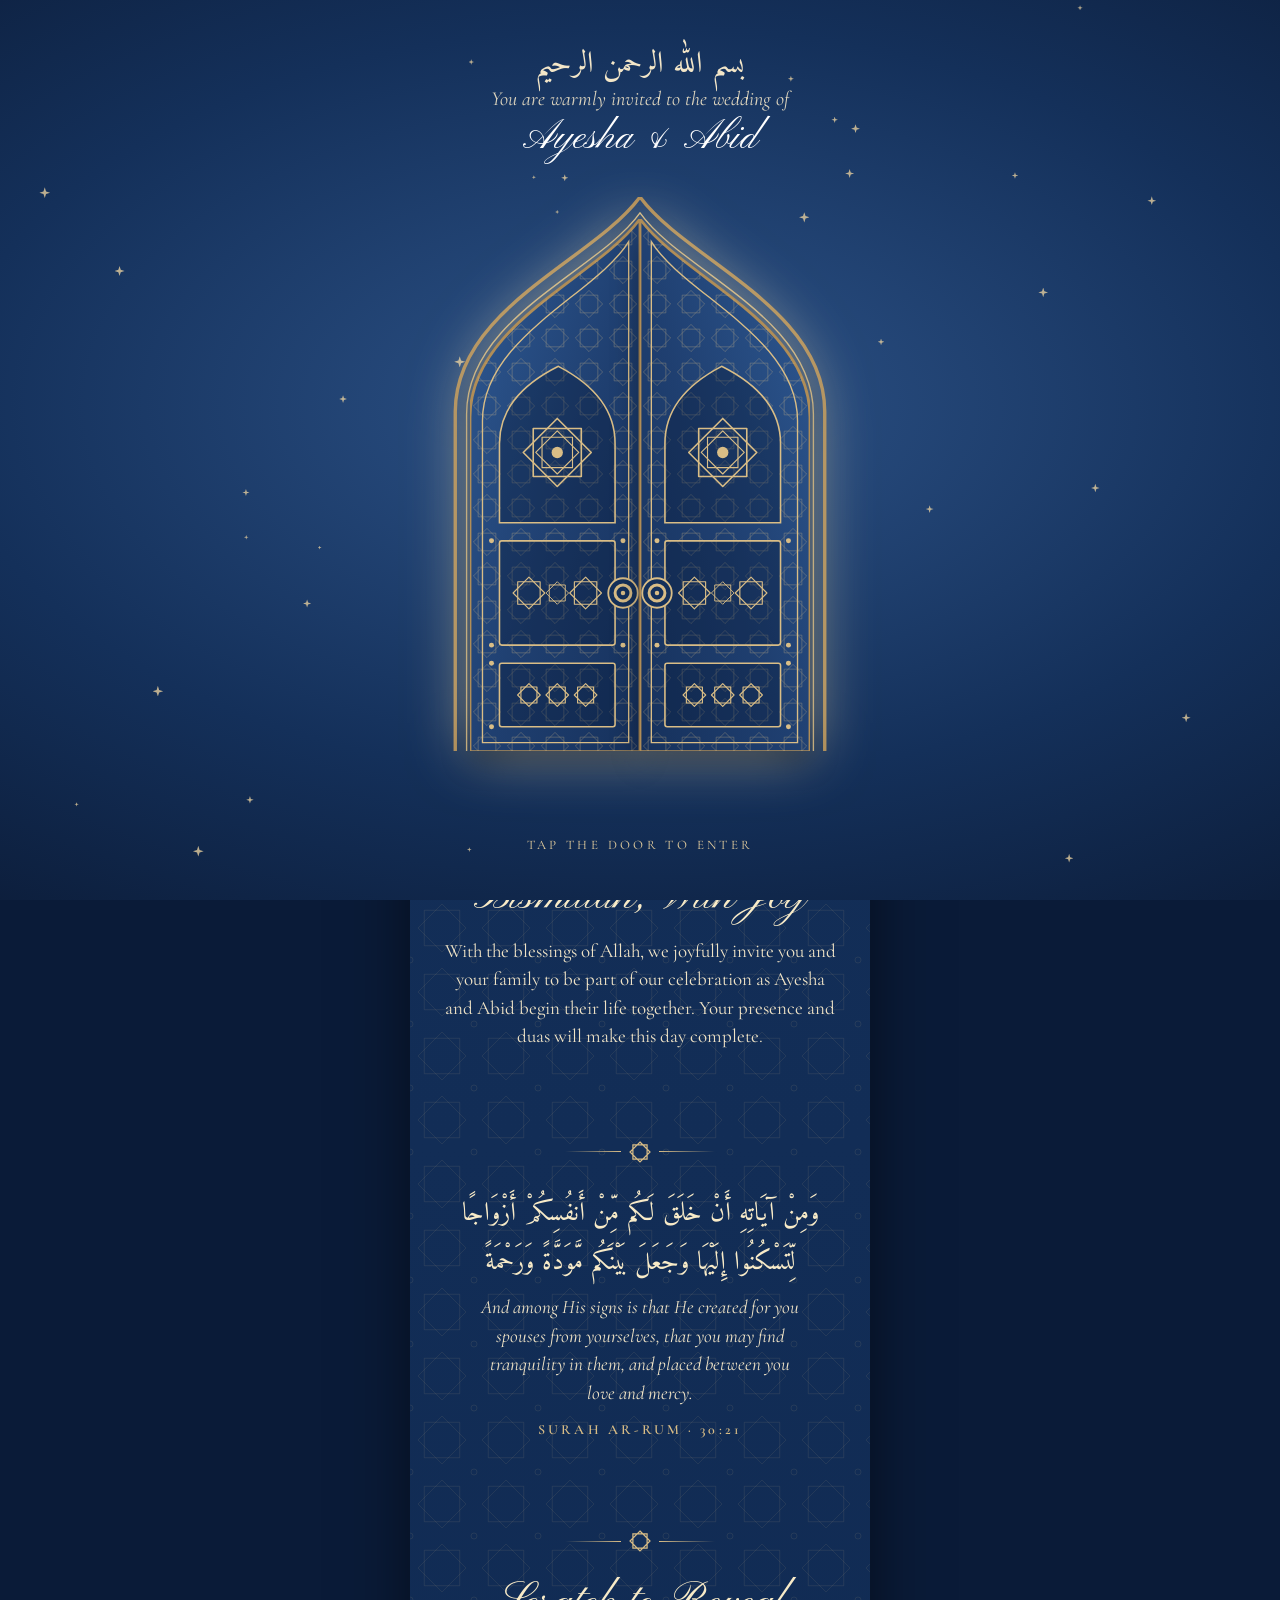
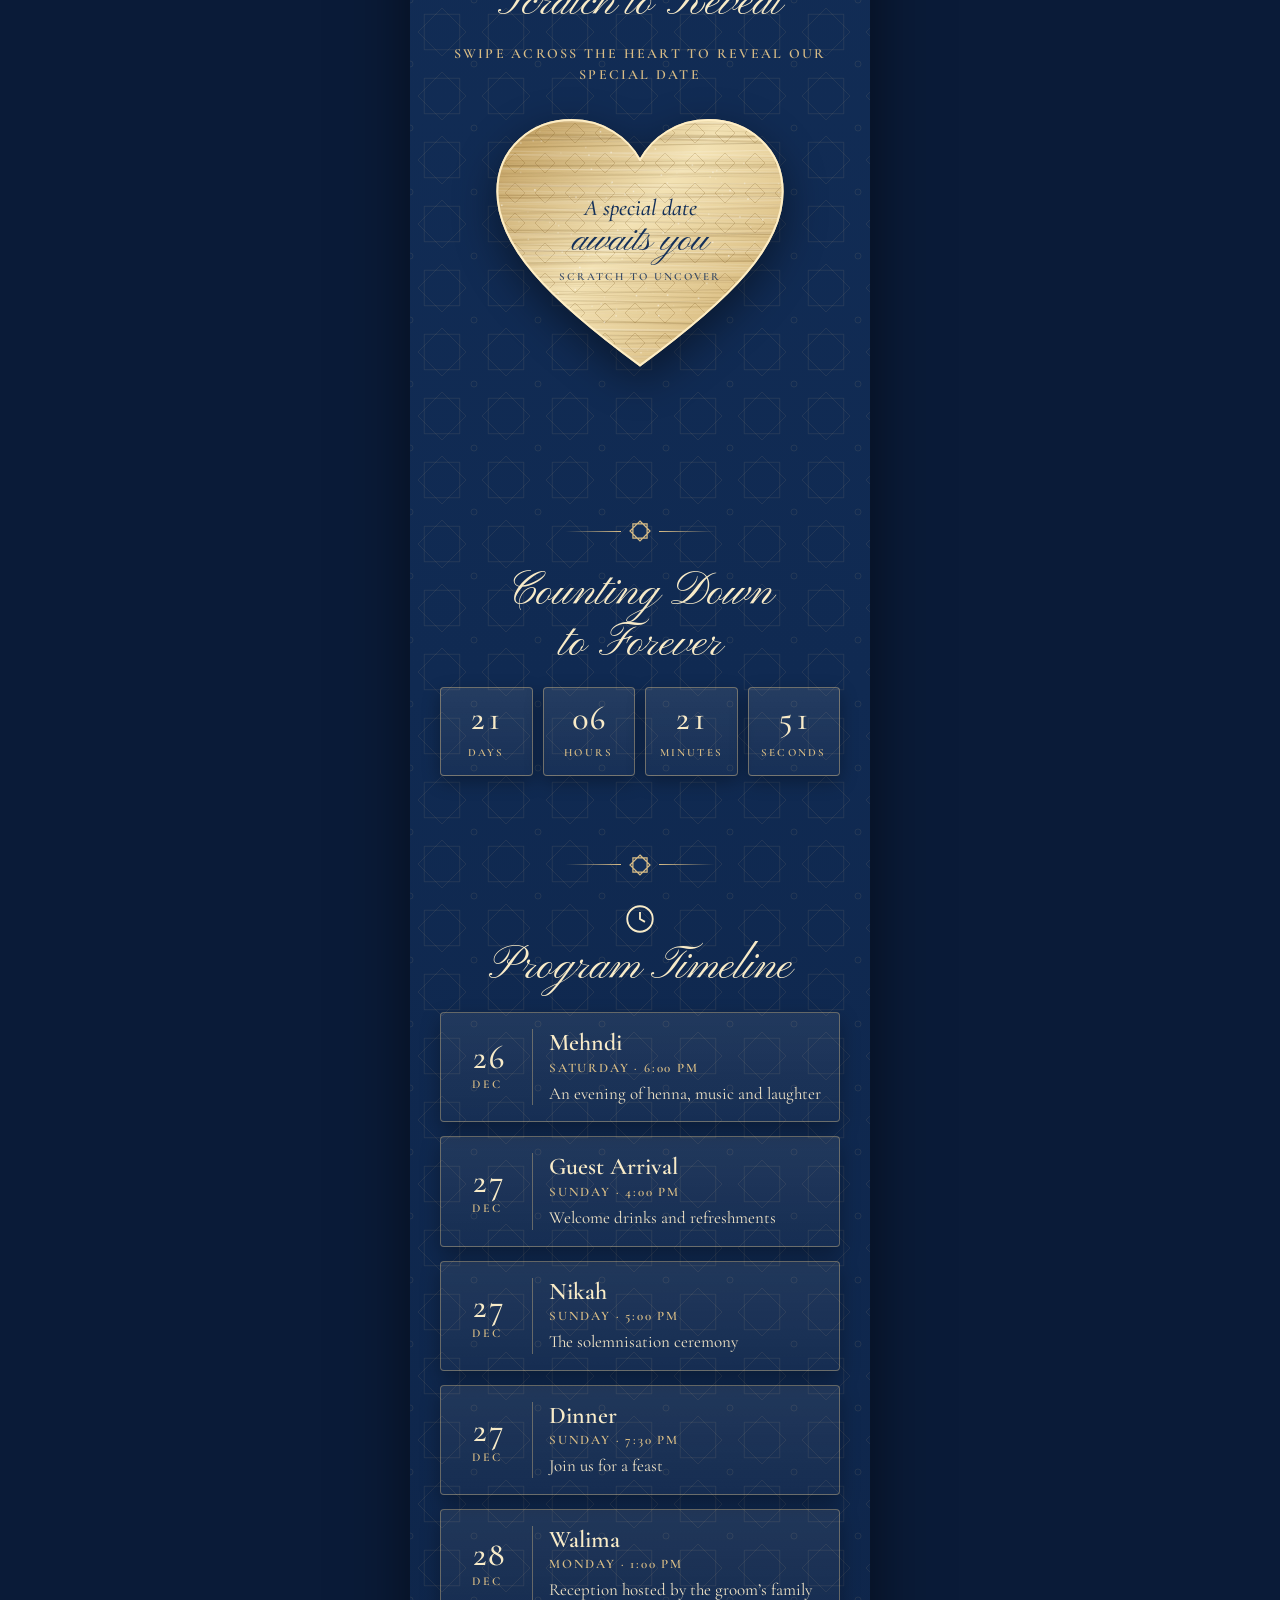
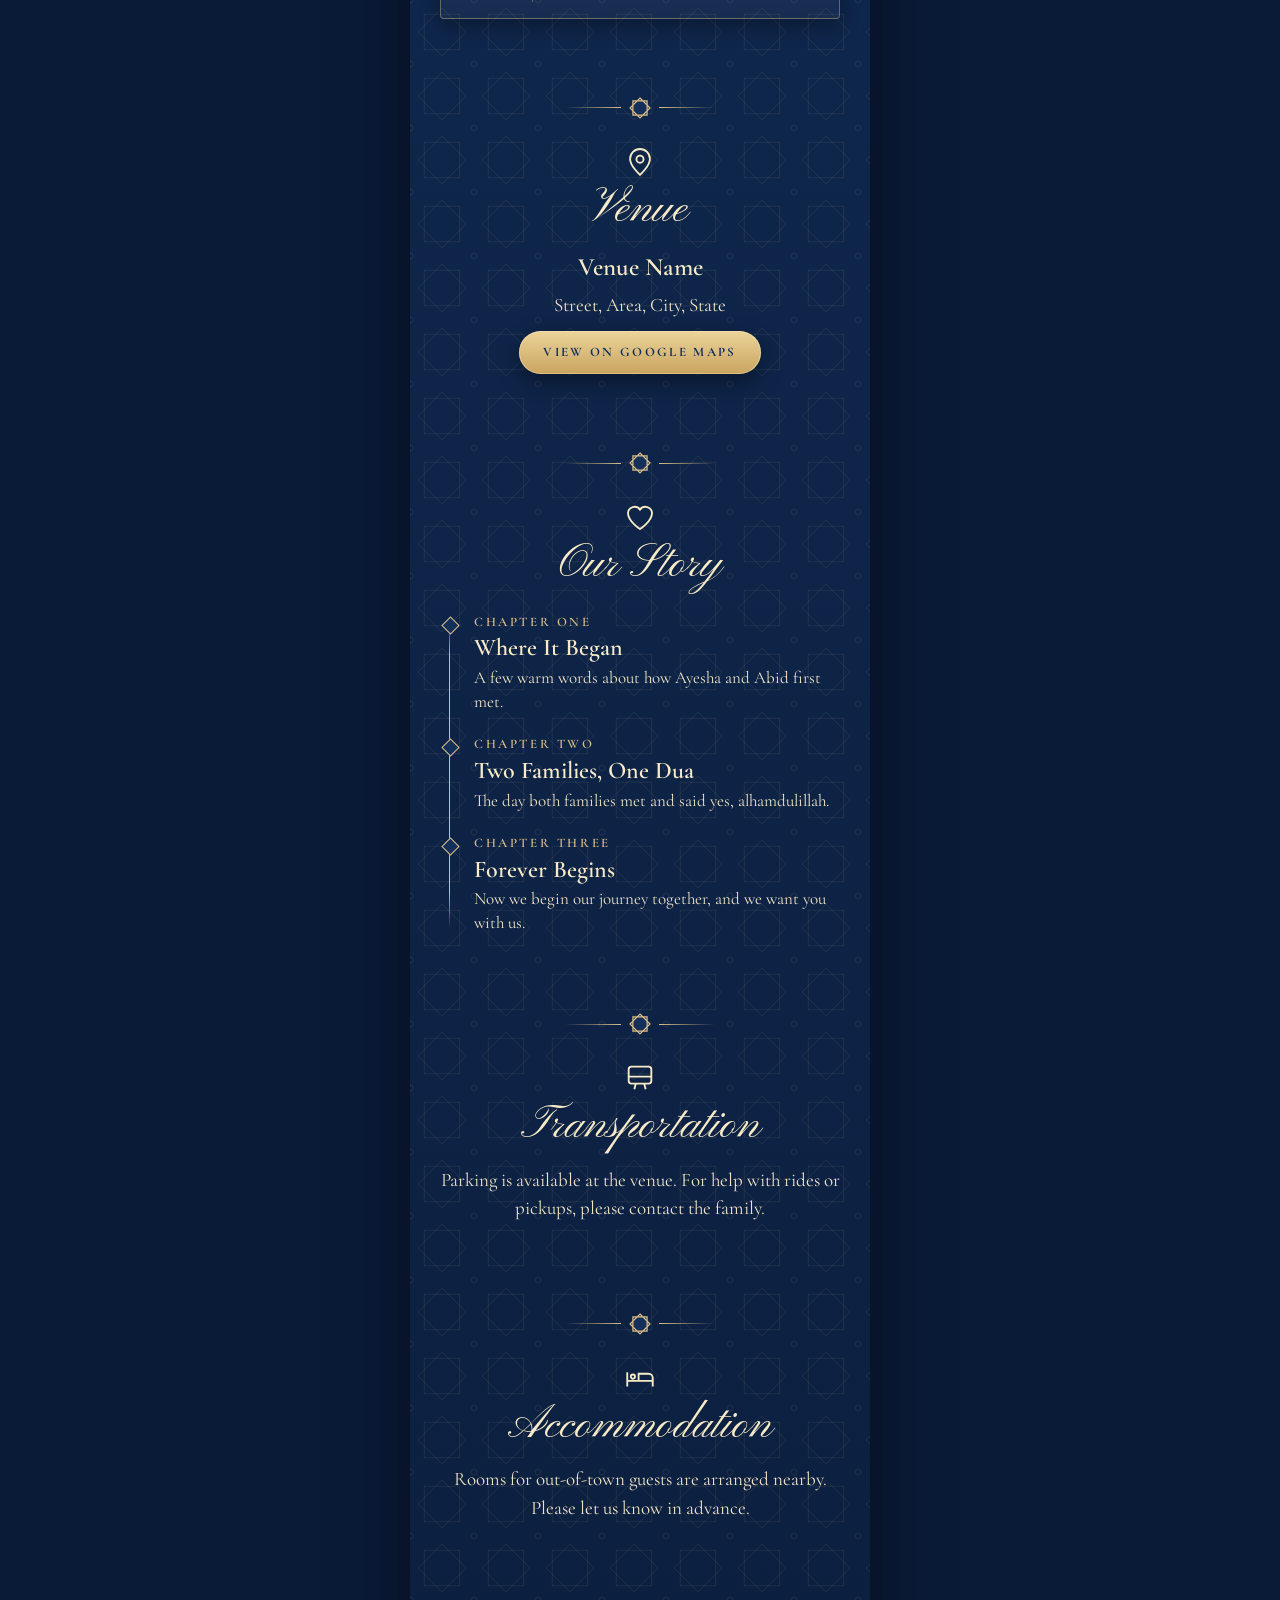
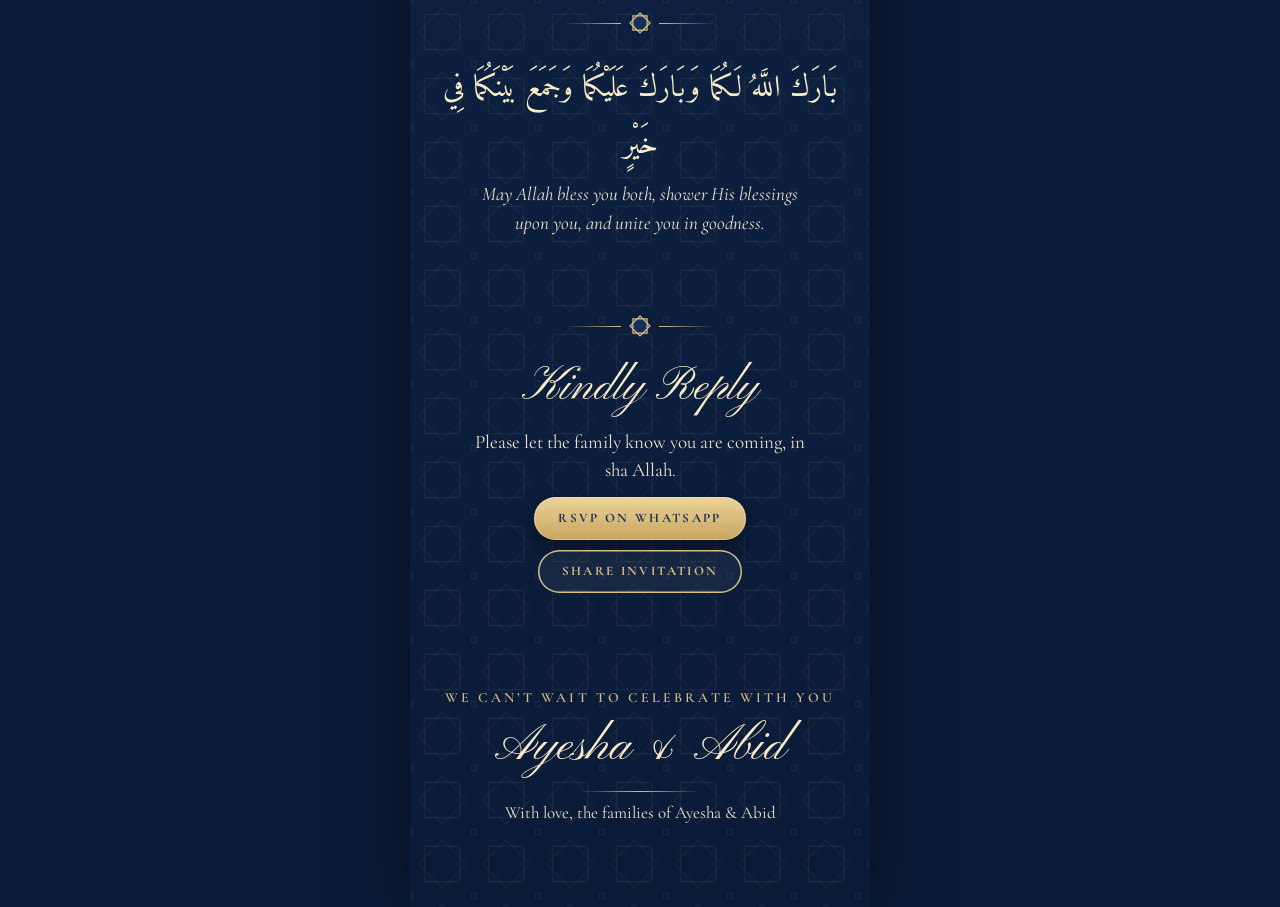
==== index.html @ 870f2bc2 "Initial commit" ====
<!doctype html>
<html lang="en">
<head>
  <meta charset="utf-8">
  <meta name="viewport" content="width=device-width, initial-scale=1, viewport-fit=cover">
  <title>Ayesha &amp; Abid Wedding Invitation</title>
  <link rel="stylesheet" href="https://fonts.googleapis.com/css2?family=Cormorant+Garamond:ital,wght@0,400;0,500;0,600;1,400;1,500&family=Pinyon+Script&family=Amiri:wght@400;700&display=swap">
  <link rel="stylesheet" href="styles.css">
</head>
<body>
  <div id="env" role="dialog" aria-label="Wedding invitation door">
    <div class="cap">
      <div class="a">بسم الله الرحمن الرحيم</div>
      <div class="b">You are warmly invited to the wedding of</div>
      <div class="c" id="lt"></div>
    </div>
    <div class="scene" id="envelope">
      <div class="light" id="doorLight"></div>
      <div class="leaf l" id="leafL"></div>
      <div class="leaf r" id="leafR"></div>
      <div class="glow" id="doorGlow"></div>
      <button class="doorbtn" id="seal" aria-label="Open the door to enter the invitation"></button>
    </div>
    <div class="hint">Tap the door to enter</div>
  </div>

  <canvas id="petals" aria-hidden="true"></canvas>
  <canvas id="spark" aria-hidden="true"></canvas>
  <button class="sound" id="sound" aria-label="Toggle background music">
    <svg class="snd" viewBox="0 0 24 24" fill="none" stroke="currentColor" stroke-width="1.6" stroke-linecap="round"><path d="M4 9v6h4l5 4V5L8 9H4z"/><path d="M16.500 8.500a5 5 0 0 1 0 7M19 6a8.500 8.500 0 0 1 0 12"/></svg>
    <svg class="off" viewBox="0 0 24 24" fill="none" stroke="currentColor" stroke-width="1.6" stroke-linecap="round"><path d="M4 9v6h4l5 4V5L8 9H4z"/><path d="m17 9 5 6M22 9l-5 6"/></svg>
  </button>

  <main class="page" id="page">
    <section class="hero">
      <svg class="hero-art" id="heroArt" viewBox="0 0 400 800" preserveAspectRatio="xMidYMax slice" aria-hidden="true"></svg>
      <div class="arabic bismillah rise">بسم الله الرحمن الرحيم</div>
      <p class="small rise d1" style="margin-bottom:10px">Assalamu Alaikum</p>
      <p class="lead rise d1">Together with our families, we invite you to the Nikah of</p>
      <div class="names rise d2"><span id="n1"></span><span class="amp">&amp;</span><span id="n2"></span></div>
      <p class="fam rise d3" id="parents"></p>
    </section>

    <section class="rule">
      <h2>Bismillah, With Joy</h2>
      <p id="welcome"></p>
    </section>

    <section class="rule">
      <div class="arabic dua" style="font-size:26px">وَمِنْ آيَاتِهِ أَنْ خَلَقَ لَكُم مِّنْ أَنفُسِكُمْ أَزْوَاجًا لِّتَسْكُنُوا إِلَيْهَا وَجَعَلَ بَيْنَكُم مَّوَدَّةً وَرَحْمَةً</div>
      <p style="font-style:italic;max-width:320px;margin:0 auto">And among His signs is that He created for you spouses from yourselves, that you may find tranquility in them, and placed between you love and mercy.</p>
      <p class="small" style="margin-top:12px">Surah Ar-Rum · 30:21</p>
    </section>

    <section class="rule">
      <h2>Scratch to Reveal</h2>
      <p class="small" style="letter-spacing:.16em">Swipe across the heart to reveal our special date</p>
      <div class="scratch-wrap" id="sw">
        <svg class="heart-outline" viewBox="0 0 300 276" aria-hidden="true"><defs><linearGradient id="hf" x1="0" y1="0" x2="0" y2="1"><stop offset="0" stop-color="#244d8a"/><stop offset="1" stop-color="#0f2447"/></linearGradient></defs><path id="hp" d="" fill="url(#hf)" stroke="#e6cf9e" stroke-width="2" stroke-linejoin="round"/></svg>
        <div class="scratch-under">
          <div class="you">Save the date</div>
          <div class="date" id="dDate"></div>
          <div class="day" id="dDay"></div>
        </div>
        <canvas id="sc" aria-label="Scratch card hiding the wedding date. Press Enter to reveal."></canvas>
        <span class="scratch-hint" aria-hidden="true"></span>
      </div>
      <div class="after" id="after"><a class="btn" id="calbtn" href="#" target="_blank" rel="noopener">Add to calendar</a></div>
    </section>

    <section class="rule" id="gal" hidden>
      <div class="gallery" id="galGrid"></div>
    </section>

    <section class="rule">
      <h2>Counting Down to Forever</h2>
      <div class="count" id="count">
        <div><b id="cd">0</b><i>Days</i></div><div><b id="ch">0</b><i>Hours</i></div>
        <div><b id="cm">0</b><i>Minutes</i></div><div><b id="cs">0</b><i>Seconds</i></div>
      </div>
    </section>

    <section class="rule">
      <svg class="icon" viewBox="0 0 24 24" fill="none" stroke="currentColor" stroke-width="1.3" aria-hidden="true"><circle cx="12" cy="12" r="9"/><path d="M12 7v5l3.500 2"/></svg>
      <h2>Program Timeline</h2>
      <div class="events" id="events"></div>
    </section>

    <section class="rule">
      <svg class="icon" viewBox="0 0 24 24" fill="none" stroke="currentColor" stroke-width="1.3" aria-hidden="true"><path d="M12 21s-7-6.200-7-11.200A7 7 0 0 1 19 9.800C19 14.800 12 21 12 21z"/><circle cx="12" cy="10" r="2.500"/></svg>
      <h2>Venue</h2>
      <p class="big" id="vName"></p>
      <p id="vAddr"></p>
      <a class="btn" id="mapbtn" href="#" target="_blank" rel="noopener">View on Google Maps</a>
    </section>

    <section class="rule">
      <svg class="icon" viewBox="0 0 24 24" fill="none" stroke="currentColor" stroke-width="1.3" aria-hidden="true"><path d="M12 20.500S3.500 15 3.500 9.200A4.700 4.700 0 0 1 12 6.800a4.700 4.700 0 0 1 8.500 2.400C20.500 15 12 20.500 12 20.500z"/></svg>
      <h2>Our Story</h2>
      <div class="story" id="story"></div>
    </section>

    <section class="rule">
      <svg class="icon" viewBox="0 0 24 24" fill="none" stroke="currentColor" stroke-width="1.3" aria-hidden="true"><rect x="4" y="4" width="16" height="12" rx="2"/><path d="M4 11h16M8 20l1-4M16 20l-1-4"/></svg>
      <h2>Transportation</h2>
      <p id="transport"></p>
    </section>

    <section class="rule" id="stay">
      <svg class="icon" viewBox="0 0 24 24" fill="none" stroke="currentColor" stroke-width="1.3" aria-hidden="true"><path d="M3 18V8M3 14h18v4M21 14v-2a3 3 0 0 0-3-3h-7v5"/><circle cx="7" cy="11" r="1.500"/></svg>
      <h2>Accommodation</h2>
      <p id="accom"></p>
    </section>

    <section class="rule">
      <div class="arabic dua">بَارَكَ اللَّهُ لَكُمَا وَبَارَكَ عَلَيْكُمَا وَجَمَعَ بَيْنَكُمَا فِي خَيْرٍ</div>
      <p style="font-style:italic;max-width:320px;margin:0 auto">May Allah bless you both, shower His blessings upon you, and unite you in goodness.</p>
    </section>

    <section class="rule">
      <h2>Kindly Reply</h2>
      <p id="rsvpText">Please let us know if you can join us.</p>
      <p class="phone" id="rsvpNum"></p>
      <div class="row">
        <a class="btn" id="rsvpbtn" href="#" target="_blank" rel="noopener">RSVP on WhatsApp</a>
        <a class="btn ghost" id="sharebtn" href="#" target="_blank" rel="noopener">Share invitation</a>
      </div>
    </section>

    <footer>
      <p class="small">We can’t wait to celebrate with you</p>
      <div class="script" id="sign"></div>
      <p style="font-size:17px;margin-top:8px" id="hosts"></p>
    </footer>
  </main>

  <script src="script.js"></script>
</body>
</html>
---- styles.css ----
/* Layout: phone-width invitation. Envelope overlay -> Islamic hero (mihrab arch, mosque, fanoos lanterns, crescent) -> stacked sections on a faint geometric star tile. */
:root{
  --sky:#16315f;
  --mist:#0c1d3a;
  --line:#d9bd86;
  --blue:#d9bd86;
  --gold:#d9bd86;
  --ink:#efe3c6;
  --deep:#f8ebc8;
  --paper:#0f2447;
  --navy:#14305a;
  --serif:'Cormorant Garamond',Georgia,serif;
  --script:'Pinyon Script','Snell Roundhand',cursive;
  --arabic:'Amiri','Times New Roman',serif;
  color-scheme:dark;
}
*{box-sizing:border-box}
html,body{margin:0}
body{
  background:#0a1b38;color:var(--ink);font-family:var(--serif);font-size:19px;line-height:1.5;
  padding-left:max(16px,env(safe-area-inset-left,0px));padding-right:max(16px,env(safe-area-inset-right,0px));
  padding-block:0;-webkit-tap-highlight-color:transparent;
}
body.locked{overflow:hidden;height:100%}
.page{
  max-width:460px;margin:0 auto;position:relative;overflow:hidden;
  background:
    url("data:image/svg+xml,%3Csvg xmlns='http://www.w3.org/2000/svg' width='64' height='64' viewBox='0 0 64 64' fill='none' stroke='%23d9bd86' stroke-opacity='.09' stroke-width='1'%3E%3Cpath d='M32 8 56 32 32 56 8 32ZM14.300 14.300H49.700V49.700H14.300Z'/%3E%3Ccircle cx='0' cy='0' r='3'/%3E%3Ccircle cx='64' cy='0' r='3'/%3E%3Ccircle cx='0' cy='64' r='3'/%3E%3Ccircle cx='64' cy='64' r='3'/%3E%3C/svg%3E") 0 0/64px 64px,
    radial-gradient(120% 600px at 50% 8%,rgba(230,190,110,.16),transparent 70%),
    linear-gradient(180deg,#14305a,#102a52 40%,#0d2244 75%,#0a1b38);
  box-shadow:0 0 60px rgba(0,0,0,.5);
}
section{position:relative;padding:54px 30px;text-align:center}
section.rule::before{content:"";display:block;width:150px;height:22px;margin:-30px auto 26px;
  background:
    url("data:image/svg+xml,%3Csvg xmlns='http://www.w3.org/2000/svg' viewBox='0 0 22 22' fill='%2314305a' stroke='%23d9bd86' stroke-width='1.200'%3E%3Cpath d='M11 1 21 11 11 21 1 11ZM3.900 3.900H18.100V18.100H3.900Z'/%3E%3C/svg%3E") center/22px 22px no-repeat,
    linear-gradient(90deg,transparent,#d9bd86) left center/56px 1px no-repeat,
    linear-gradient(270deg,transparent,#d9bd86) right center/56px 1px no-repeat}
h2{font-family:var(--script);font-weight:400;font-size:46px;line-height:1.1;margin:0 0 14px;color:var(--deep);text-wrap:balance}
p{margin:0 0 12px;text-wrap:pretty}
.small{font-size:14px;letter-spacing:.22em;text-transform:uppercase;color:var(--blue);font-weight:600}
.arabic{font-family:var(--arabic);color:var(--deep);direction:rtl}

.hero{min-height:800px;padding:196px 24px 0;display:flex;flex-direction:column;align-items:center}
.hero-art{position:absolute;inset:0;width:100%;height:100%}
.hero>*:not(.hero-art){position:relative}
.hero .bismillah{font-size:30px;margin-bottom:14px}
.hero .lead{font-style:italic;font-size:20px;max-width:300px;margin-bottom:6px}
.names{font-family:var(--script);font-size:clamp(66px,22vw,92px);line-height:.95;color:var(--deep);margin:2px 0;text-shadow:0 0 28px rgba(230,190,110,.45),0 2px 0 rgba(0,0,0,.25)}
.amp{font-family:var(--script);font-size:40px;color:var(--blue);display:block;margin:-2px 0}
.hero .fam{font-size:17px;max-width:300px}
.rise{animation:rise 1.2s cubic-bezier(.2,.7,.2,1) both}
.d1{animation-delay:.2s}.d2{animation-delay:.5s}.d3{animation-delay:.8s}.d4{animation-delay:1.1s}
@keyframes rise{from{opacity:0;transform:translateY(20px)}to{opacity:1;transform:none}}
.sway{animation:sway 6s ease-in-out infinite;transform-origin:200px 0}
@keyframes sway{50%{transform:rotate(1.6deg)}}
.names span{animation:breathe 6s ease-in-out 1.6s infinite}
@keyframes breathe{0%,100%{filter:drop-shadow(0 0 10px rgba(230,190,110,.28))}50%{filter:drop-shadow(0 0 24px rgba(230,190,110,.55))}}
.lamp{animation:lampF 3.6s ease-in-out infinite}
@keyframes lampF{0%,100%{opacity:.95}18%{opacity:.78}36%{opacity:1}55%{opacity:.82}72%{opacity:1}}
.htw{animation:htw 4.5s ease-in-out infinite}
.htw2{animation-delay:2.2s}
@keyframes htw{0%,100%{opacity:.35}50%{opacity:1}}

.scratch-wrap{position:relative;width:min(310px,100%);aspect-ratio:1/.92;margin:18px auto 8px;touch-action:none}
.scratch-under,.scratch-wrap canvas,.heart-outline{position:absolute;inset:0;width:100%;height:100%}
.heart-outline{filter:drop-shadow(0 14px 22px rgba(0,0,0,.45))}
.scratch-under{display:flex;flex-direction:column;align-items:center;justify-content:center;padding:6% 16% 0}
.scratch-under .you{font-style:italic;font-size:18px;color:var(--gold);letter-spacing:.03em}
.scratch-under .date{font-family:var(--script);font-size:40px;line-height:1.1;color:var(--deep);margin:2px 0}
.scratch-under .day{font-size:14px;letter-spacing:.18em;text-transform:uppercase;color:var(--blue);font-weight:600}

.scratch-hint{position:absolute;top:30%;left:8%;width:18px;height:18px;border-radius:50%;background:#d9bd86;box-shadow:0 0 0 5px rgba(217,189,134,.2);pointer-events:none;opacity:0;animation:swipe 2.4s ease-in-out .6s 3 forwards}
@keyframes swipe{0%{top:30%;left:8%;opacity:0}8%{opacity:1}30%{top:26%;left:30%}50%{top:28%;left:60%}72%{top:26%;left:82%;opacity:1}92%,100%{opacity:0}}

.btn{
  display:inline-flex;align-items:center;gap:8px;border:0;cursor:pointer;text-decoration:none;position:relative;overflow:hidden;
  background:linear-gradient(180deg,#ecd49a,#c9a45f);color:#14305a;font:700 13px/1 var(--serif);letter-spacing:.18em;text-transform:uppercase;
  padding:15px 24px;border-radius:999px;box-shadow:0 8px 22px rgba(0,0,0,.4),0 0 0 1px rgba(255,236,190,.4) inset;
}
.btn.ghost{background:rgba(255,255,255,.05);color:var(--gold);box-shadow:inset 0 0 0 1.5px var(--gold)}
.btn::after{content:"";position:absolute;inset:-2px;background:linear-gradient(115deg,transparent 32%,rgba(255,255,255,.5) 50%,transparent 68%);transform:translateX(-130%);transition:transform .7s ease;pointer-events:none}
.btn:hover::after,.btn:focus-visible::after{transform:translateX(130%)}
.btn:active{transform:translateY(1px)}
.btn:focus-visible,.seal:focus-visible,.sound:focus-visible,#sc:focus-visible{outline:3px solid var(--gold);outline-offset:3px}
.row{display:flex;flex-wrap:wrap;gap:10px;justify-content:center}
.after{opacity:0;transform:translateY(8px);transition:.8s;pointer-events:none;min-height:46px}
.after.on{opacity:1;transform:none;pointer-events:auto}

.gallery{display:grid;gap:12px;margin-top:6px}
.gallery img{width:100%;border-radius:4px;border:6px solid #e6cf9e;box-shadow:0 10px 28px rgba(0,0,0,.4)}

.count{display:grid;grid-template-columns:repeat(4,1fr);gap:10px;margin-top:18px}
.count div{background:linear-gradient(180deg,rgba(255,255,255,.09),rgba(255,255,255,.03));border:1px solid rgba(217,189,134,.45);padding:14px 4px 10px;border-radius:4px;box-shadow:0 6px 18px rgba(0,0,0,.3)}
.count b{display:block;font-size:34px;font-weight:500;color:var(--deep);font-variant-numeric:tabular-nums;line-height:1;transform-origin:center}
.count i{font-style:normal;font-size:11px;letter-spacing:.2em;text-transform:uppercase;color:var(--blue);font-weight:600}

.events{display:grid;gap:14px;margin-top:20px;text-align:left}
.ev{display:grid;grid-template-columns:76px 1fr;gap:16px;background:linear-gradient(180deg,rgba(255,255,255,.08),rgba(255,255,255,.03));border:1px solid rgba(217,189,134,.4);border-radius:4px;padding:16px;box-shadow:0 8px 20px rgba(0,0,0,.3);transition:transform .35s ease,border-color .35s ease}
.ev .dt{text-align:center;border-right:1px solid rgba(217,189,134,.4);padding-right:14px;display:flex;flex-direction:column;justify-content:center}
.ev .dd{font-size:34px;line-height:1;color:var(--deep);font-weight:500;font-variant-numeric:tabular-nums}
.ev .mm{font-size:12px;letter-spacing:.2em;text-transform:uppercase;color:var(--blue);font-weight:600}
.ev .n{font-size:24px;font-weight:600;color:var(--deep);line-height:1.15}
.ev .t{font-size:13px;letter-spacing:.14em;text-transform:uppercase;color:var(--blue);font-weight:600;margin:2px 0 4px}
.ev .d{font-size:17px;line-height:1.35}
.ev:hover{transform:translateY(-3px);border-color:rgba(217,189,134,.75)}
.story{position:relative;display:grid;gap:22px;margin-top:22px;text-align:left;padding-left:34px}
.story::before{content:"";position:absolute;left:9px;top:6px;bottom:6px;width:1px;background:linear-gradient(180deg,transparent,#d9bd86 12%,#d9bd86 88%,transparent)}
.st{position:relative}
.st::before{content:"";position:absolute;left:-30px;top:6px;width:11px;height:11px;background:#14305a;border:1.5px solid #d9bd86;transform:rotate(45deg)}
.st .y{font-size:13px;letter-spacing:.2em;text-transform:uppercase;color:var(--blue);font-weight:600}
.st .h{font-size:24px;font-weight:600;color:var(--deep);line-height:1.15;margin:2px 0 4px}
.st .b{font-size:17px;line-height:1.4}
.icon{width:34px;height:34px;margin:0 auto 6px;display:block;color:var(--deep)}
.big{font-size:25px;font-weight:600;color:var(--deep);margin-bottom:4px}
.dua{font-size:30px;line-height:1.9;margin-bottom:6px}
.phone{font-variant-numeric:tabular-nums;user-select:all;font-weight:600;color:var(--deep);font-size:22px}
footer{padding:40px 30px 70px;text-align:center;position:relative}
footer .script{font-family:var(--script);font-size:50px;color:var(--deep);line-height:1.1}
footer .script::after{content:"";display:block;width:120px;height:1px;margin:16px auto 0;background:linear-gradient(90deg,transparent,var(--gold),transparent)}

.sound{
  position:fixed;z-index:30;top:max(14px,env(safe-area-inset-top,0px));right:max(14px,env(safe-area-inset-right,0px));
  width:42px;height:42px;border-radius:50%;cursor:pointer;background:rgba(15,36,71,.85);color:var(--gold);border:1px solid rgba(217,189,134,.5);
  box-shadow:0 4px 14px rgba(0,0,0,.4);display:grid;place-items:center;opacity:0;pointer-events:none;transition:opacity .6s;
}
.sound.on{opacity:1;pointer-events:auto}
.sound svg{width:22px;height:22px}
.sound .off{display:none}.sound.muted .off{display:block}.sound.muted .snd{display:none}
.sound.on:not(.muted)::before{content:"";position:absolute;inset:-5px;border-radius:50%;border:1.5px solid rgba(217,189,134,.65);animation:ring 2.4s ease-out infinite;pointer-events:none}
@keyframes ring{from{transform:scale(.75);opacity:.9}to{transform:scale(1.55);opacity:0}}

#env{
  position:fixed;inset:0;z-index:50;display:grid;place-items:center;overflow:hidden;
  background:radial-gradient(90% 70% at 50% 45%,#2d5388,#14305a 60%,#0c1d3a);
  transition:opacity .6s ease 1.1s,visibility 0s linear 1.7s;
  animation:envIn .8s ease;
}
#env.gone{opacity:0;visibility:hidden}
@keyframes envIn{from{opacity:0}}
#env .tw{position:absolute;width:9px;height:9px;background:#e6cf9e;clip-path:polygon(50% 0,62% 38%,100% 50%,62% 62%,50% 100%,38% 62%,0 50%,38% 38%);opacity:.8;animation:tw 3s ease-in-out infinite}
@keyframes tw{50%{opacity:.15;transform:scale(.6)}}
#env .cap{position:absolute;top:max(5vh,calc(env(safe-area-inset-top,0px) + 20px));left:0;right:0;text-align:center;color:#f3e6c8;padding:0 24px;transition:opacity .6s}
#env .cap .a{font-family:var(--arabic);font-size:clamp(22px,4.5vh,30px);line-height:1.3}
#env .cap .b{font-style:italic;font-size:20px;opacity:.9}
#env .cap .c{font-family:var(--script);font-size:clamp(30px,5.5vh,40px);line-height:1.1;color:#fff;margin-top:2px}
#env .hint{position:absolute;bottom:max(5vh,calc(env(safe-area-inset-bottom,0px) + 20px));left:0;right:0;text-align:center;font-size:13px;letter-spacing:.26em;text-transform:uppercase;color:#e6cf9e;animation:pulse 2s infinite;transition:opacity .5s}
@keyframes pulse{50%{opacity:.35}}
#env.opening .cap,#env.opening .hint{opacity:0;animation:none}
.scene{
  position:relative;width:min(80vw,340px,calc((100vh - 270px)*300/470));min-width:150px;aspect-ratio:300/470;perspective:1500px;margin-top:70px;
  transition:transform 1s cubic-bezier(.55,0,.3,1) .6s,opacity .5s ease 1.1s;
}
.scene.open{transform:scale(2.6);opacity:0}
.scene svg{display:block;width:100%;height:100%}
.frame{position:absolute;inset:-4% -5% 0;width:110%;height:104%}
.light{position:absolute;inset:0;transition:opacity 1.2s ease .2s}
.light svg{filter:drop-shadow(0 0 30px rgba(255,236,190,.6))}
.leaf{position:absolute;top:0;bottom:0;width:50%;transition:transform 1.1s cubic-bezier(.6,0,.2,1)}
.leaf.l{left:0;transform-origin:0 50%}
.leaf.r{right:0;transform-origin:100% 50%}
.scene.open .leaf.l{transform:rotateY(78deg)}
.scene.open .leaf.r{transform:rotateY(-78deg)}
.leaf svg{filter:drop-shadow(0 10px 14px rgba(0,0,0,.35))}
.glow{position:absolute;inset:0;pointer-events:none;opacity:0;transition:opacity 1.2s ease .3s;mix-blend-mode:screen}
.scene.open .glow{opacity:1}
.doorbtn{position:absolute;inset:0;z-index:5;border:0;background:transparent;cursor:pointer;border-radius:40% 40% 0 0}
.doorbtn:focus-visible{outline:3px solid #e6cf9e;outline-offset:6px}
.knock{animation:knock 2.6s ease-in-out infinite}
@keyframes knock{0%,60%,100%{transform:scale(1)}70%{transform:scale(1.12)}80%{transform:scale(1)}90%{transform:scale(1.08)}}
canvas#petals{position:fixed;inset:0;width:100%;height:100%;pointer-events:none;z-index:20}
canvas#spark{position:fixed;inset:0;width:100%;height:100%;pointer-events:none;z-index:90}

.rv{opacity:0}
.rv.in{animation:rise 1s cubic-bezier(.2,.7,.2,1) both}
.count b.pop{animation:pop .55s cubic-bezier(.2,.7,.2,1)}
@keyframes pop{from{transform:scale(1.3);color:#fffbe9}to{transform:scale(1)}}
::-webkit-scrollbar{width:10px}
::-webkit-scrollbar-track{background:#0a1b38}
::-webkit-scrollbar-thumb{background:linear-gradient(180deg,#2c4d7e,#1b355c);border-radius:99px;border:2px solid #0a1b38}
html{scrollbar-color:#2c4d7e #0a1b38;scrollbar-width:thin}
@media (prefers-reduced-motion:reduce){
  .rise,.sway,#env .hint,#env .tw,.knock,.names span,.lamp,.htw,.count b.pop{animation:none}
  .scene,.leaf,.glow,.light,#env,.after{transition-duration:.01s;transition-delay:0s}
  .rv{opacity:1}
  .btn::after{display:none}
  .sound.on:not(.muted)::before{display:none}
  .scratch-hint{display:none}
  #env{animation:none}
}
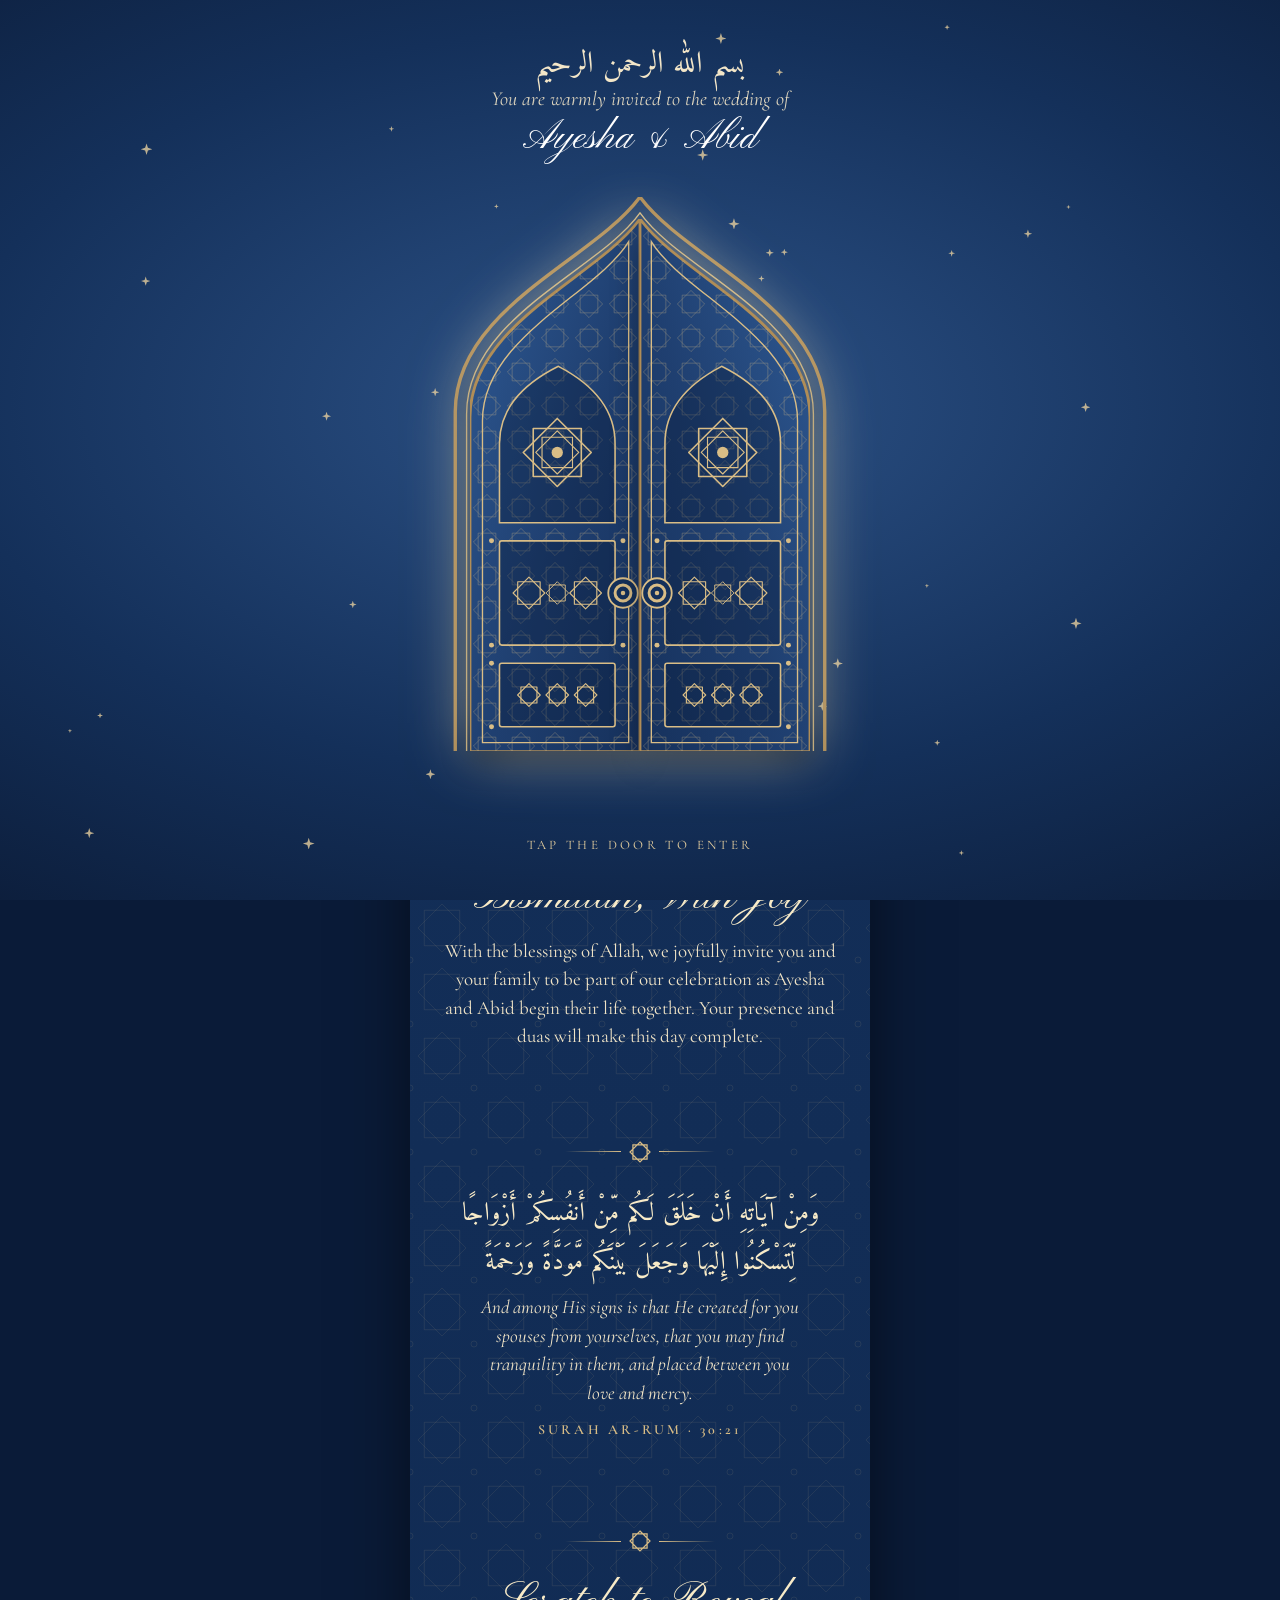
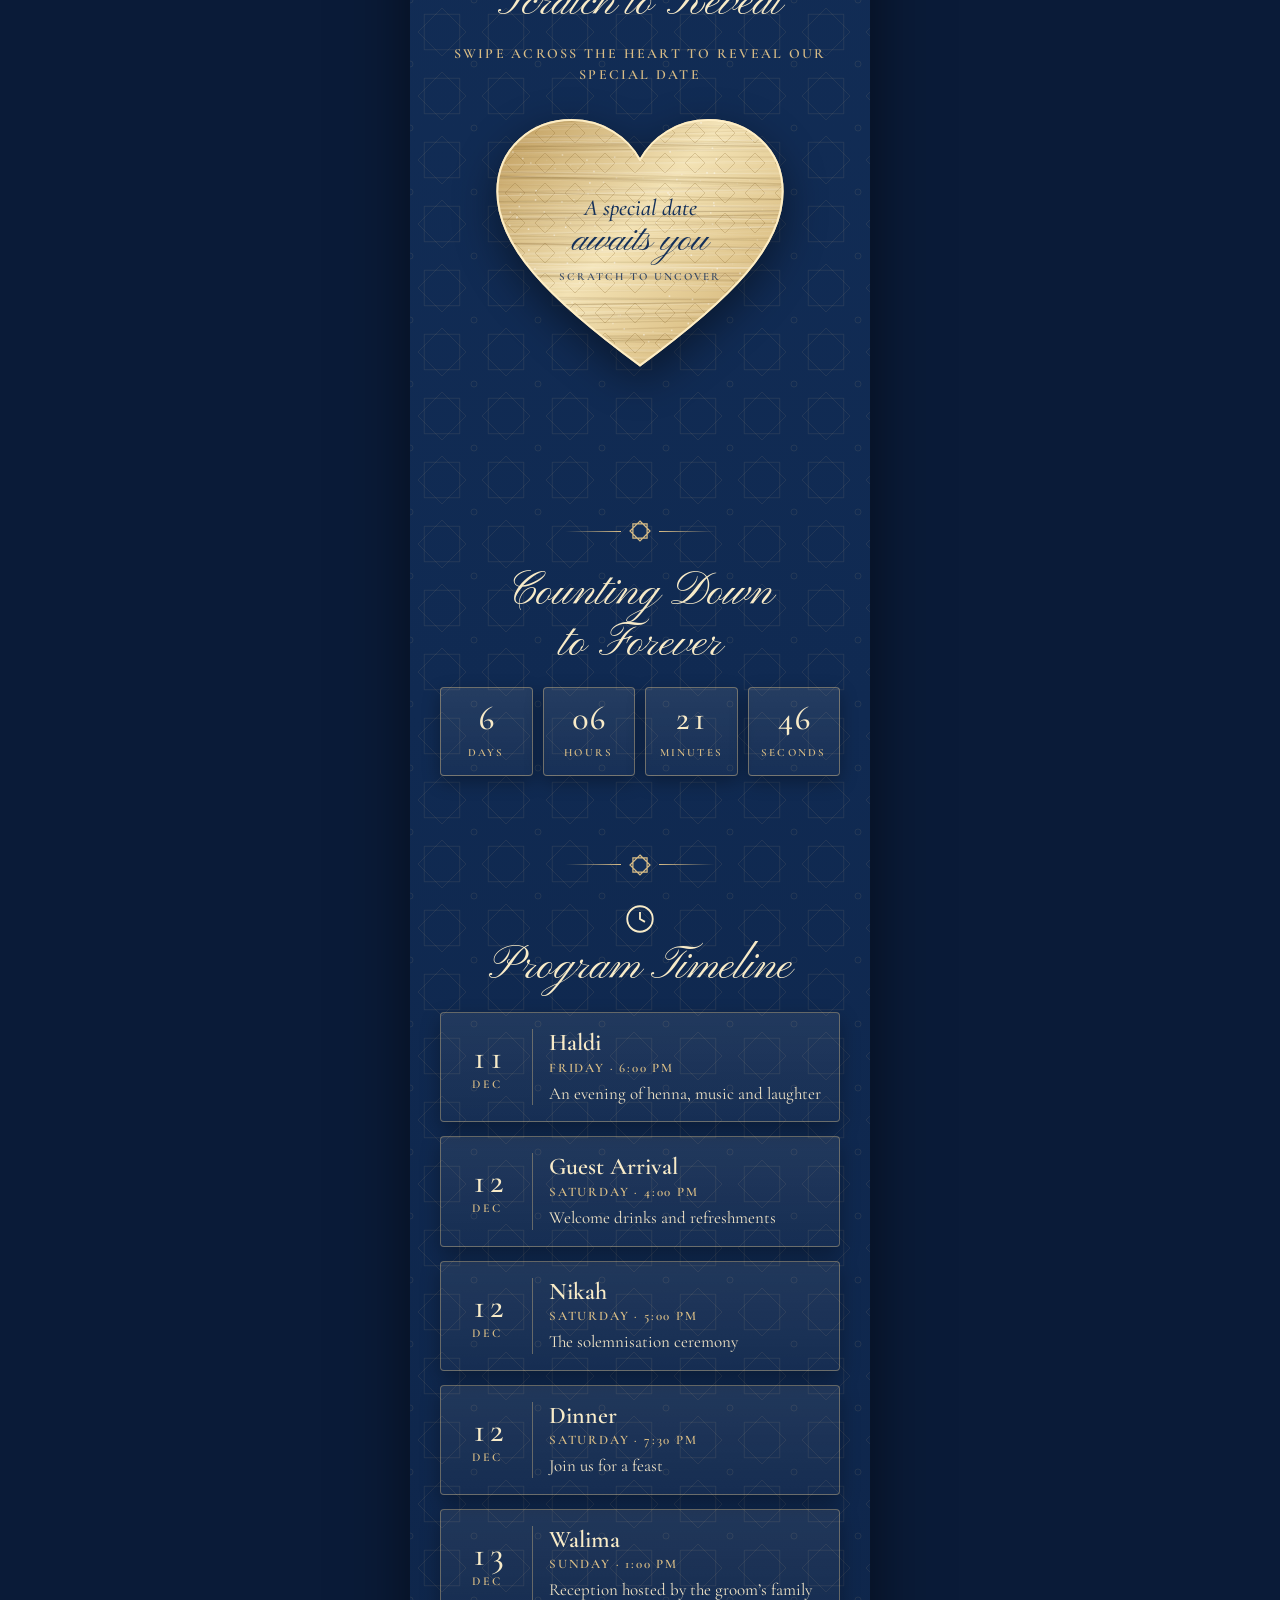
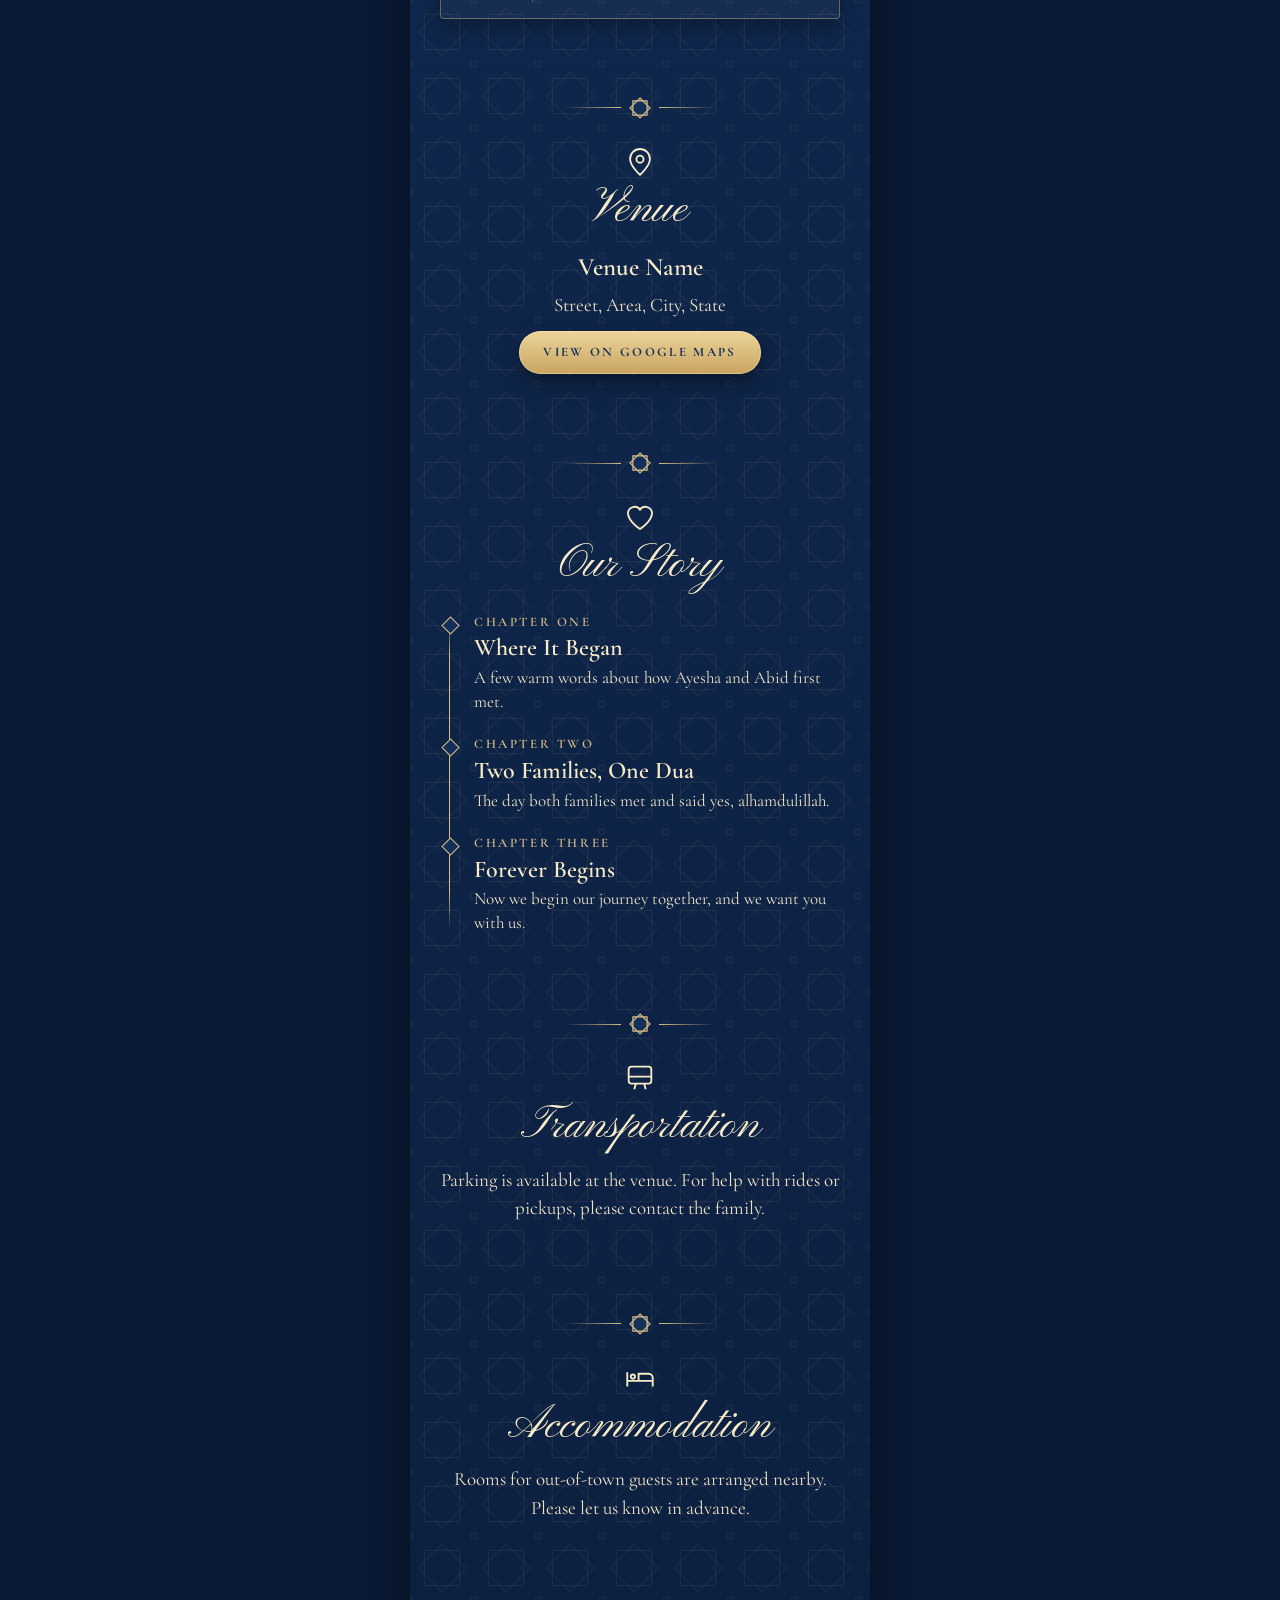
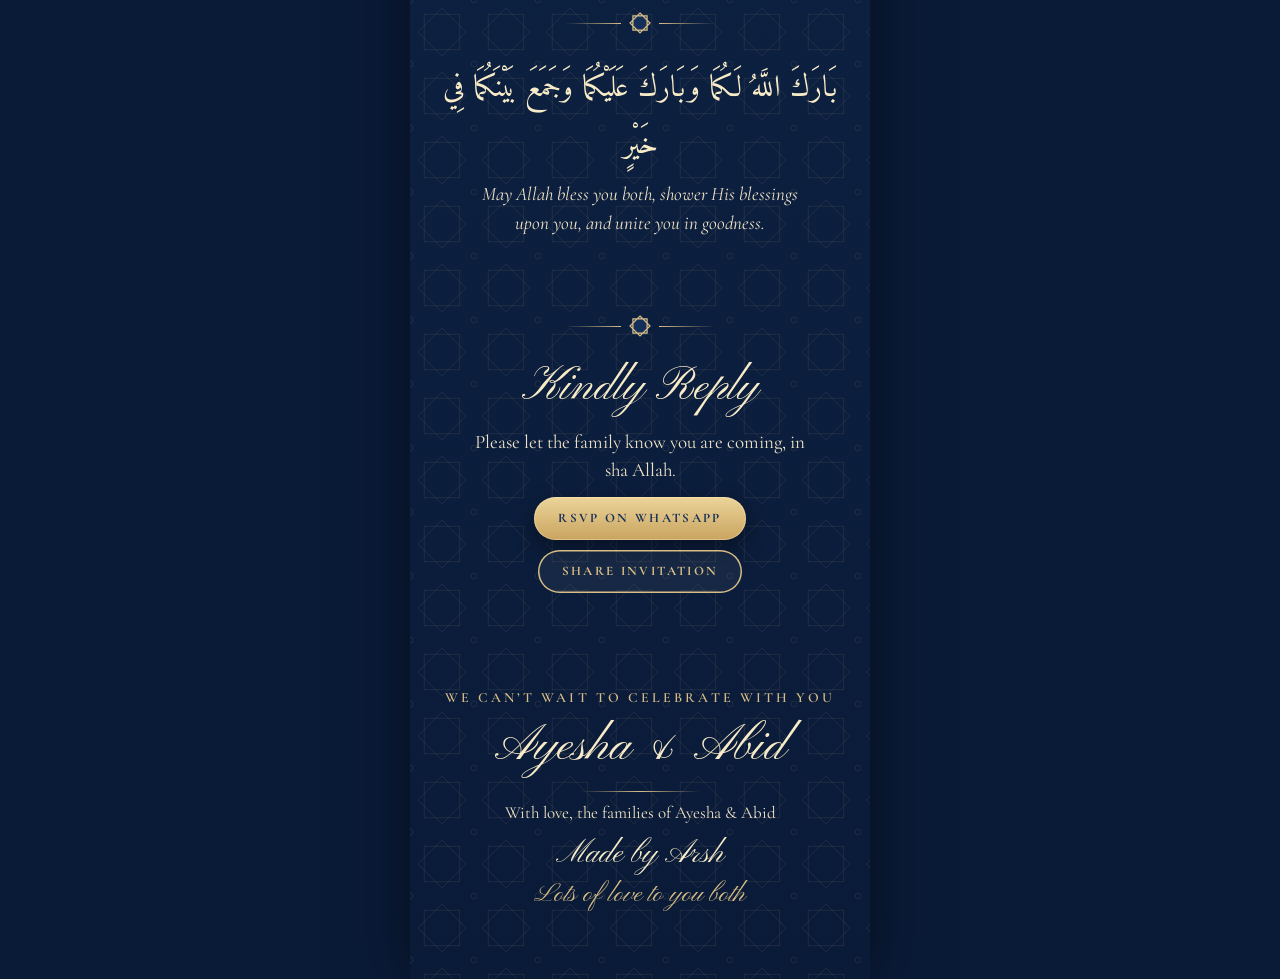
==== commit e5a366ed: "Done with perfect date and all" ====
--- a/index.html
+++ b/index.html
@@ -131,10 +131,11 @@
       <p class="small">We can’t wait to celebrate with you</p>
       <div class="script" id="sign"></div>
       <p style="font-size:17px;margin-top:8px" id="hosts"></p>
+      <p class="made-by" id="madeBy">Made by Arsh</p>
+      <p class="love-note" id="loveNote">Lots of love to you both</p>
     </footer>
   </main>
 
   <script src="script.js"></script>
 </body>
 </html>
-
--- a/styles.css
+++ b/styles.css
@@ -189,3 +189,17 @@
   #env{animation:none}
 }
 
+
+footer .made-by,
+footer .love-note{
+  margin:12px auto 0;
+  color:var(--deep);
+  font-family:var(--script);
+  font-size:32px;
+  line-height:1.1;
+}
+footer .love-note{
+  margin-top:8px;
+  font-size:26px;
+  color:var(--gold);
+}
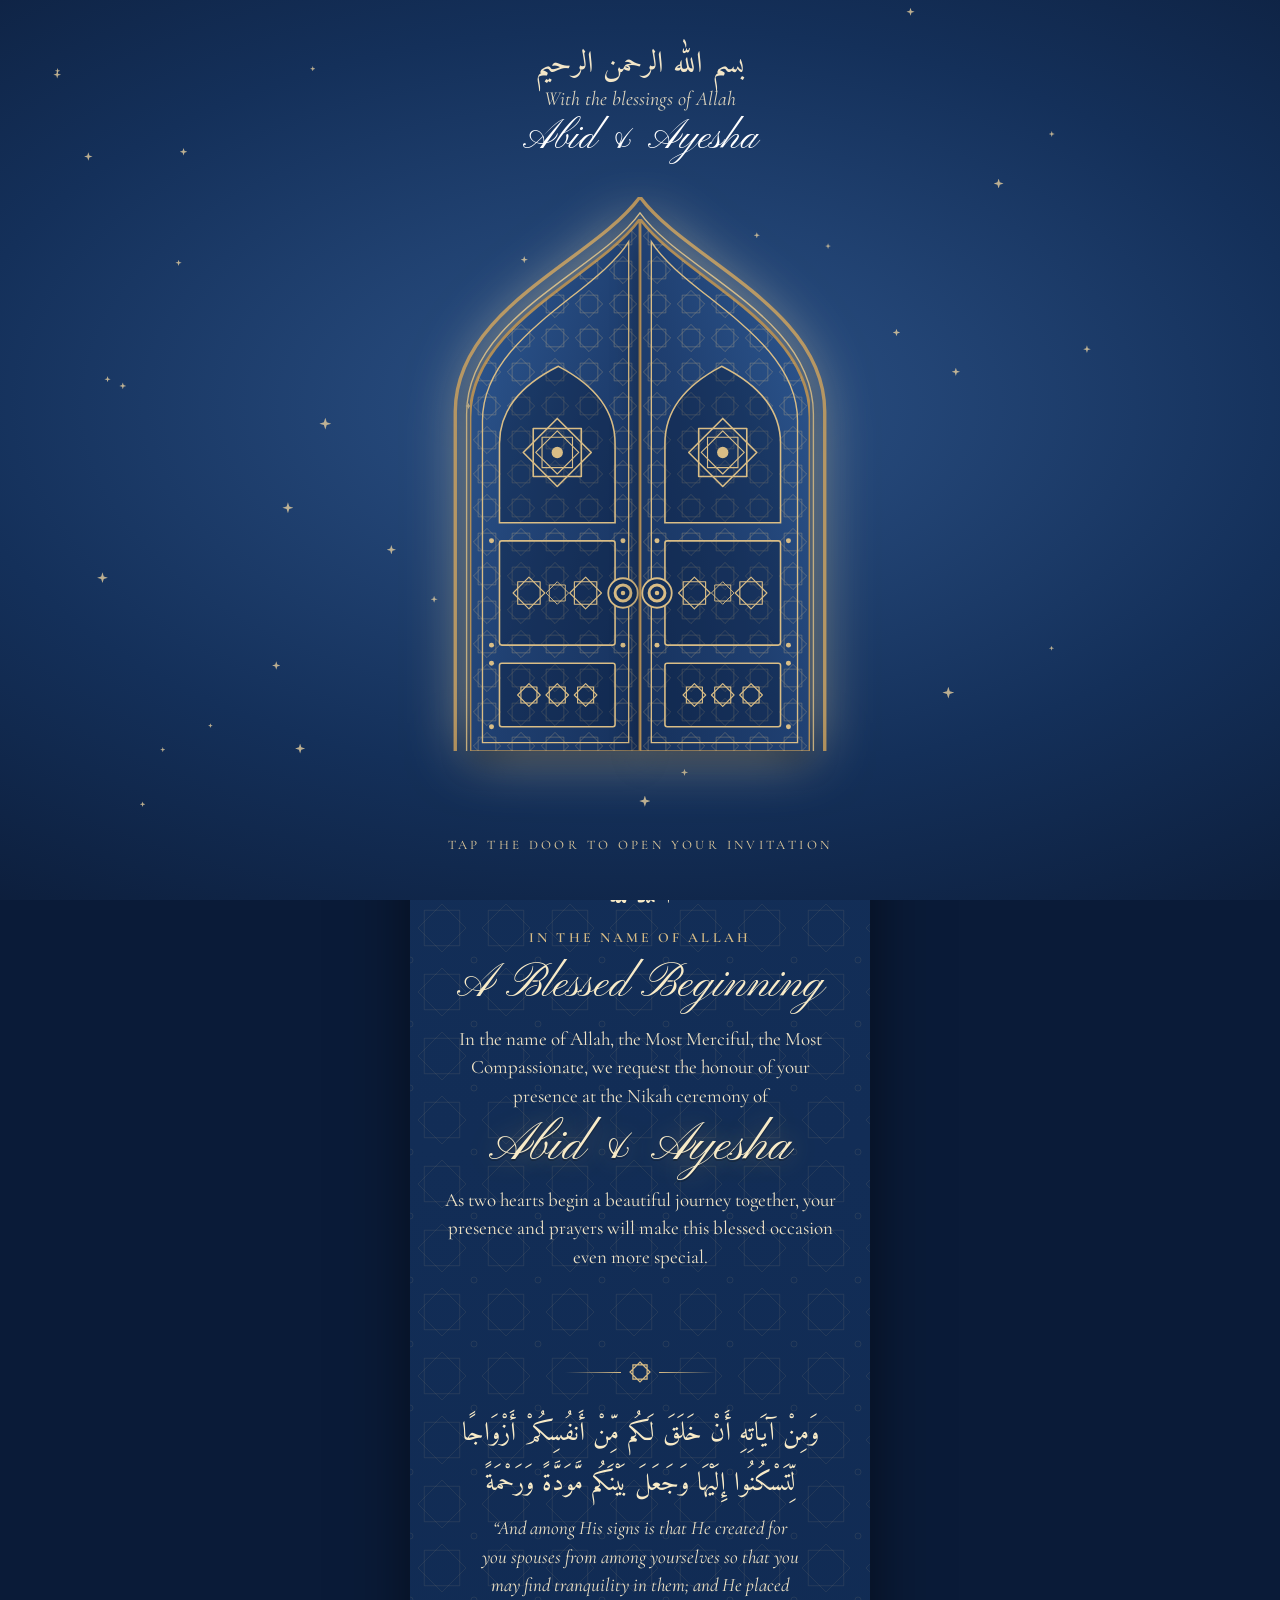
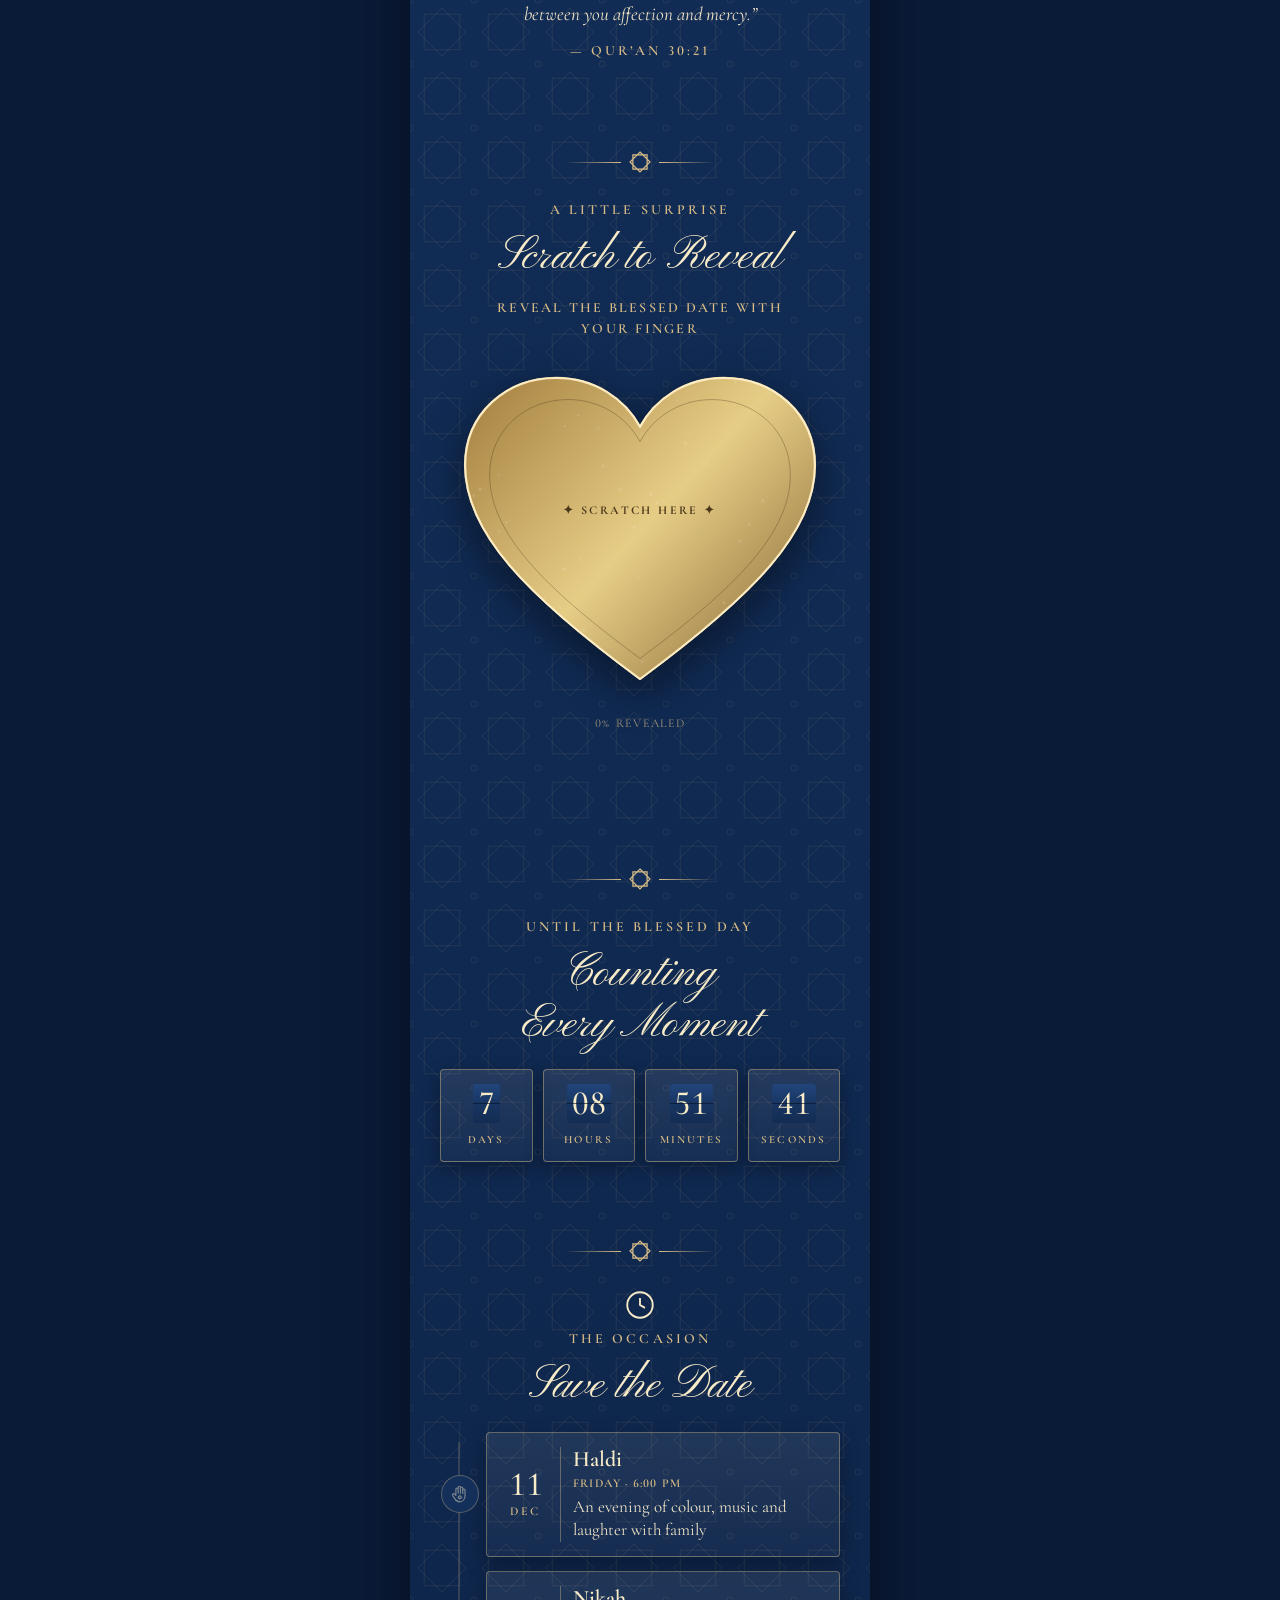
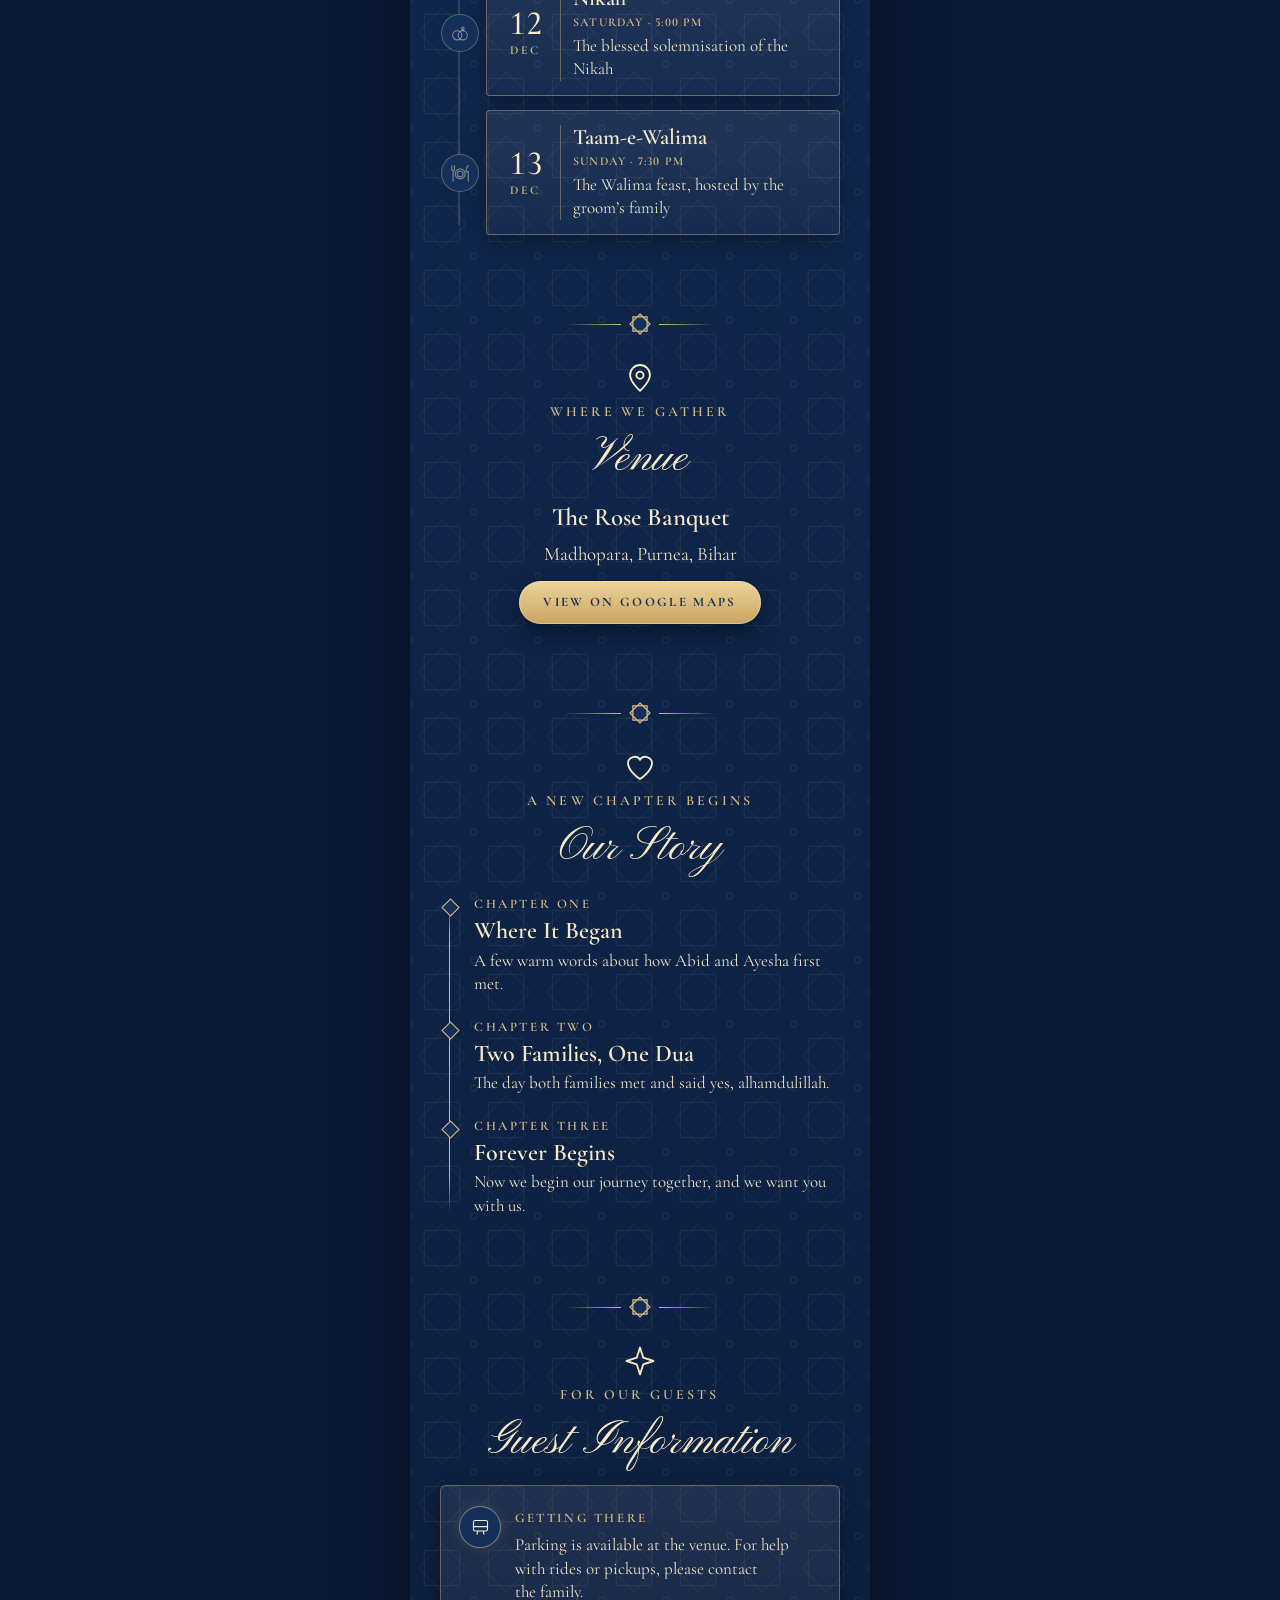
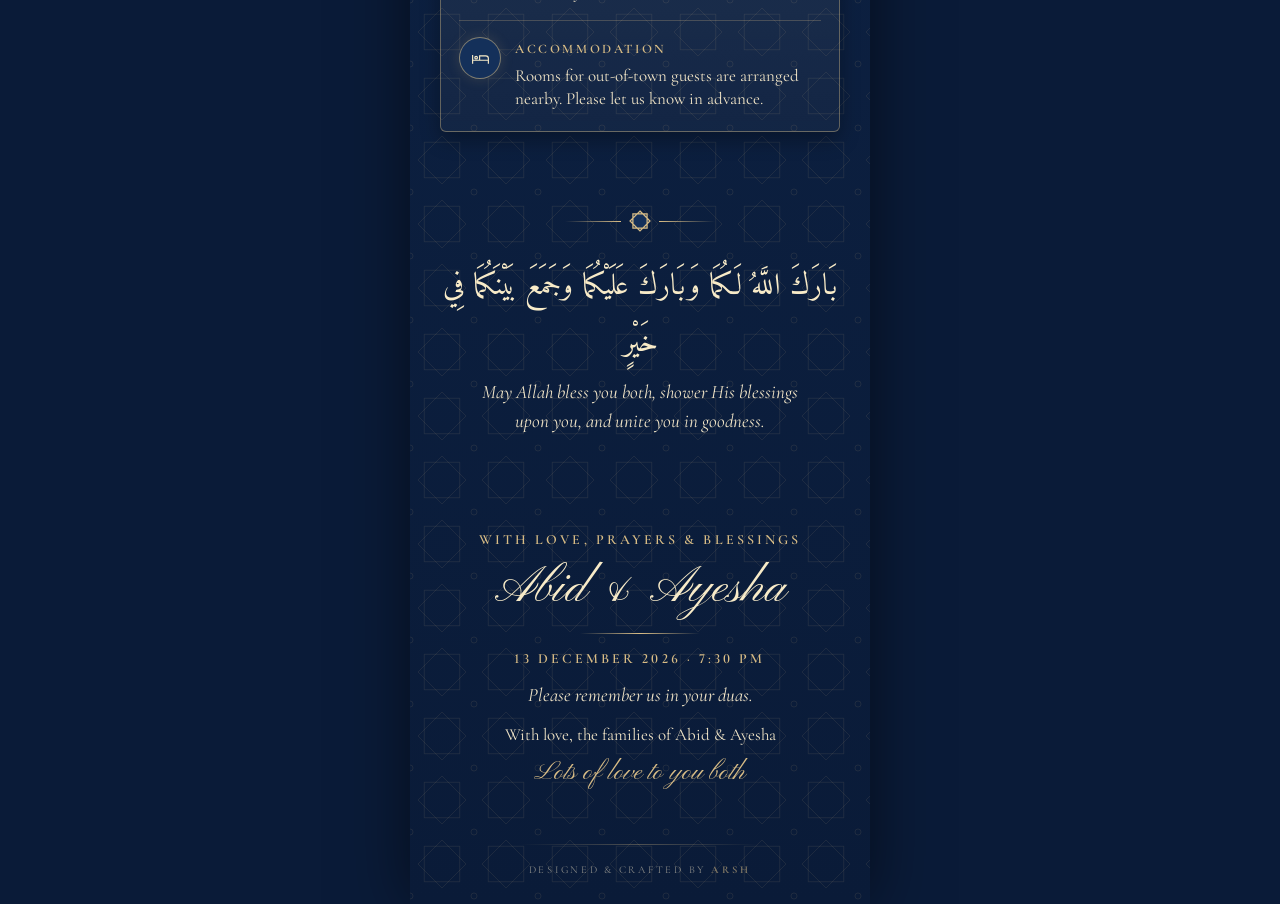
==== commit b2643df8: "Redesign invitation: new content, scratch card, animations and venue - Rewrite copy in a blessed/for" ====
--- a/index.html
+++ b/index.html
@@ -3,17 +3,18 @@
 <head>
   <meta charset="utf-8">
   <meta name="viewport" content="width=device-width, initial-scale=1, viewport-fit=cover">
-  <title>Ayesha &amp; Abid Wedding Invitation</title>
+  <title>Abid &amp; Ayesha Wedding Invitation</title>
   <link rel="stylesheet" href="https://fonts.googleapis.com/css2?family=Cormorant+Garamond:ital,wght@0,400;0,500;0,600;1,400;1,500&family=Pinyon+Script&family=Amiri:wght@400;700&display=swap">
-  <link rel="stylesheet" href="styles.css">
+  <link rel="stylesheet" href="css/styles.css">
 </head>
 <body>
   <div id="env" role="dialog" aria-label="Wedding invitation door">
     <div class="cap">
       <div class="a">بسم الله الرحمن الرحيم</div>
-      <div class="b">You are warmly invited to the wedding of</div>
+      <div class="b">With the blessings of Allah</div>
       <div class="c" id="lt"></div>
     </div>
+    <div class="rays" aria-hidden="true"></div>
     <div class="scene" id="envelope">
       <div class="light" id="doorLight"></div>
       <div class="leaf l" id="leafL"></div>
@@ -21,13 +22,15 @@
       <div class="glow" id="doorGlow"></div>
       <button class="doorbtn" id="seal" aria-label="Open the door to enter the invitation"></button>
     </div>
-    <div class="hint">Tap the door to enter</div>
+    <div class="hint">Tap the door to open your invitation</div>
   </div>
 
+  <audio id="bgAudio" src="assets/tere-bina-na-guzara-ae.mp3" loop preload="auto"></audio>
   <canvas id="petals" aria-hidden="true"></canvas>
   <canvas id="spark" aria-hidden="true"></canvas>
+  <div class="dust" id="dust" aria-hidden="true"></div>
   <button class="sound" id="sound" aria-label="Toggle background music">
-    <svg class="snd" viewBox="0 0 24 24" fill="none" stroke="currentColor" stroke-width="1.6" stroke-linecap="round"><path d="M4 9v6h4l5 4V5L8 9H4z"/><path d="M16.500 8.500a5 5 0 0 1 0 7M19 6a8.500 8.500 0 0 1 0 12"/></svg>
+    <span class="snd bars" aria-hidden="true"><i></i><i></i><i></i><i></i></span>
     <svg class="off" viewBox="0 0 24 24" fill="none" stroke="currentColor" stroke-width="1.6" stroke-linecap="round"><path d="M4 9v6h4l5 4V5L8 9H4z"/><path d="m17 9 5 6M22 9l-5 6"/></svg>
   </button>
 
@@ -35,37 +38,47 @@
     <section class="hero">
       <svg class="hero-art" id="heroArt" viewBox="0 0 400 800" preserveAspectRatio="xMidYMax slice" aria-hidden="true"></svg>
       <div class="arabic bismillah rise">بسم الله الرحمن الرحيم</div>
-      <p class="small rise d1" style="margin-bottom:10px">Assalamu Alaikum</p>
-      <p class="lead rise d1">Together with our families, we invite you to the Nikah of</p>
+      <p class="small rise d1" style="margin-bottom:10px">A Wedding Celebration</p>
       <div class="names rise d2"><span id="n1"></span><span class="amp">&amp;</span><span id="n2"></span></div>
-      <p class="fam rise d3" id="parents"></p>
+      <p class="lead rise d5" id="tagline"></p>
+      <p class="fam rise d5" id="parents"></p>
     </section>
 
     <section class="rule">
-      <h2>Bismillah, With Joy</h2>
+      <div class="arabic dua" style="font-size:26px">الحمد لله</div>
+      <p class="small">In the Name of Allah</p>
+      <h2>A Blessed Beginning</h2>
       <p id="welcome"></p>
+      <div class="names" style="font-size:52px;margin:10px 0 14px" id="wNames"></div>
+      <p id="welcomeNote"></p>
     </section>
 
     <section class="rule">
       <div class="arabic dua" style="font-size:26px">وَمِنْ آيَاتِهِ أَنْ خَلَقَ لَكُم مِّنْ أَنفُسِكُمْ أَزْوَاجًا لِّتَسْكُنُوا إِلَيْهَا وَجَعَلَ بَيْنَكُم مَّوَدَّةً وَرَحْمَةً</div>
-      <p style="font-style:italic;max-width:320px;margin:0 auto">And among His signs is that He created for you spouses from yourselves, that you may find tranquility in them, and placed between you love and mercy.</p>
-      <p class="small" style="margin-top:12px">Surah Ar-Rum · 30:21</p>
+      <p style="font-style:italic;max-width:320px;margin:0 auto">“And among His signs is that He created for you spouses from among yourselves so that you may find tranquility in them; and He placed between you affection and mercy.”</p>
+      <p class="small" style="margin-top:12px">— Qur’an 30:21</p>
     </section>
 
     <section class="rule">
+      <p class="small">A Little Surprise</p>
       <h2>Scratch to Reveal</h2>
-      <p class="small" style="letter-spacing:.16em">Swipe across the heart to reveal our special date</p>
+      <p class="small" style="letter-spacing:.16em">Reveal the blessed date with your finger</p>
       <div class="scratch-wrap" id="sw">
         <svg class="heart-outline" viewBox="0 0 300 276" aria-hidden="true"><defs><linearGradient id="hf" x1="0" y1="0" x2="0" y2="1"><stop offset="0" stop-color="#244d8a"/><stop offset="1" stop-color="#0f2447"/></linearGradient></defs><path id="hp" d="" fill="url(#hf)" stroke="#e6cf9e" stroke-width="2" stroke-linejoin="round"/></svg>
         <div class="scratch-under">
-          <div class="you">Save the date</div>
+          <div class="you">The Blessed Day</div>
           <div class="date" id="dDate"></div>
           <div class="day" id="dDay"></div>
+          <div class="dua-line">Please keep the couple in your duas.</div>
         </div>
         <canvas id="sc" aria-label="Scratch card hiding the wedding date. Press Enter to reveal."></canvas>
+        <div class="scratch-instruction" aria-hidden="true">✦ Scratch Here ✦</div>
         <span class="scratch-hint" aria-hidden="true"></span>
       </div>
-      <div class="after" id="after"><a class="btn" id="calbtn" href="#" target="_blank" rel="noopener">Add to calendar</a></div>
+      <p class="scratch-progress" id="scProg" aria-live="polite">0% revealed</p>
+      <div class="after" id="after">
+        <a class="btn" id="calbtn" href="#" target="_blank" rel="noopener">Add to calendar</a>
+      </div>
     </section>
 
     <section class="rule" id="gal" hidden>
@@ -73,7 +86,8 @@
     </section>
 
     <section class="rule">
-      <h2>Counting Down to Forever</h2>
+      <p class="small">Until the Blessed Day</p>
+      <h2>Counting Every Moment</h2>
       <div class="count" id="count">
         <div><b id="cd">0</b><i>Days</i></div><div><b id="ch">0</b><i>Hours</i></div>
         <div><b id="cm">0</b><i>Minutes</i></div><div><b id="cs">0</b><i>Seconds</i></div>
@@ -82,12 +96,14 @@
 
     <section class="rule">
       <svg class="icon" viewBox="0 0 24 24" fill="none" stroke="currentColor" stroke-width="1.3" aria-hidden="true"><circle cx="12" cy="12" r="9"/><path d="M12 7v5l3.500 2"/></svg>
-      <h2>Program Timeline</h2>
+      <p class="small">The Occasion</p>
+      <h2>Save the Date</h2>
       <div class="events" id="events"></div>
     </section>
 
     <section class="rule">
       <svg class="icon" viewBox="0 0 24 24" fill="none" stroke="currentColor" stroke-width="1.3" aria-hidden="true"><path d="M12 21s-7-6.200-7-11.200A7 7 0 0 1 19 9.800C19 14.800 12 21 12 21z"/><circle cx="12" cy="10" r="2.500"/></svg>
+      <p class="small">Where We Gather</p>
       <h2>Venue</h2>
       <p class="big" id="vName"></p>
       <p id="vAddr"></p>
@@ -96,20 +112,25 @@
 
     <section class="rule">
       <svg class="icon" viewBox="0 0 24 24" fill="none" stroke="currentColor" stroke-width="1.3" aria-hidden="true"><path d="M12 20.500S3.500 15 3.500 9.200A4.700 4.700 0 0 1 12 6.800a4.700 4.700 0 0 1 8.500 2.400C20.500 15 12 20.500 12 20.500z"/></svg>
+      <p class="small">A New Chapter Begins</p>
       <h2>Our Story</h2>
       <div class="story" id="story"></div>
     </section>
 
     <section class="rule">
-      <svg class="icon" viewBox="0 0 24 24" fill="none" stroke="currentColor" stroke-width="1.3" aria-hidden="true"><rect x="4" y="4" width="16" height="12" rx="2"/><path d="M4 11h16M8 20l1-4M16 20l-1-4"/></svg>
-      <h2>Transportation</h2>
-      <p id="transport"></p>
-    </section>
-
-    <section class="rule" id="stay">
-      <svg class="icon" viewBox="0 0 24 24" fill="none" stroke="currentColor" stroke-width="1.3" aria-hidden="true"><path d="M3 18V8M3 14h18v4M21 14v-2a3 3 0 0 0-3-3h-7v5"/><circle cx="7" cy="11" r="1.500"/></svg>
-      <h2>Accommodation</h2>
-      <p id="accom"></p>
+      <svg class="icon" viewBox="0 0 24 24" fill="none" stroke="currentColor" stroke-width="1.3" stroke-linejoin="round" aria-hidden="true"><path d="M12 2.500 14.300 9.700 21.500 12 14.300 14.300 12 21.500 9.700 14.300 2.500 12 9.700 9.700Z"/></svg>
+      <p class="small">For Our Guests</p>
+      <h2>Guest Information</h2>
+      <div class="info">
+        <div class="info-row">
+          <span class="info-ico"><svg viewBox="0 0 24 24" fill="none" stroke="currentColor" stroke-width="1.3" aria-hidden="true"><rect x="4" y="4" width="16" height="12" rx="2"/><path d="M4 11h16M8 20l1-4M16 20l-1-4"/></svg></span>
+          <div><div class="info-h">Getting There</div><p id="transport"></p></div>
+        </div>
+        <div class="info-row" id="stay">
+          <span class="info-ico"><svg viewBox="0 0 24 24" fill="none" stroke="currentColor" stroke-width="1.3" aria-hidden="true"><path d="M3 18V8M3 14h18v4M21 14v-2a3 3 0 0 0-3-3h-7v5"/><circle cx="7" cy="11" r="1.500"/></svg></span>
+          <div><div class="info-h">Accommodation</div><p id="accom"></p></div>
+        </div>
+      </div>
     </section>
 
     <section class="rule">
@@ -117,25 +138,17 @@
       <p style="font-style:italic;max-width:320px;margin:0 auto">May Allah bless you both, shower His blessings upon you, and unite you in goodness.</p>
     </section>
 
-    <section class="rule">
-      <h2>Kindly Reply</h2>
-      <p id="rsvpText">Please let us know if you can join us.</p>
-      <p class="phone" id="rsvpNum"></p>
-      <div class="row">
-        <a class="btn" id="rsvpbtn" href="#" target="_blank" rel="noopener">RSVP on WhatsApp</a>
-        <a class="btn ghost" id="sharebtn" href="#" target="_blank" rel="noopener">Share invitation</a>
-      </div>
-    </section>
-
     <footer>
-      <p class="small">We can’t wait to celebrate with you</p>
+      <p class="small">With love, prayers &amp; blessings</p>
       <div class="script" id="sign"></div>
+      <p class="small" id="fDate" style="margin-top:14px"></p>
+      <p style="font-style:italic">Please remember us in your duas.</p>
       <p style="font-size:17px;margin-top:8px" id="hosts"></p>
-      <p class="made-by" id="madeBy">Made by Arsh</p>
       <p class="love-note" id="loveNote">Lots of love to you both</p>
+      <p class="credit" id="madeBy">Designed &amp; crafted by <b>Arsh</b></p>
     </footer>
   </main>
 
-  <script src="script.js"></script>
+  <script src="js/script.js"></script>
 </body>
 </html>
--- a/css/styles.css
+++ b/css/styles.css
@@ -0,0 +1,288 @@
+/* Layout: phone-width invitation. Envelope overlay -> Islamic hero (mihrab arch, mosque, fanoos lanterns, crescent) -> stacked sections on a faint geometric star tile. */
+:root{
+  --sky:#16315f;
+  --mist:#0c1d3a;
+  --line:#d9bd86;
+  --blue:#d9bd86;
+  --gold:#d9bd86;
+  --ink:#efe3c6;
+  --deep:#f8ebc8;
+  --paper:#0f2447;
+  --navy:#14305a;
+  --serif:'Cormorant Garamond',Georgia,serif;
+  --script:'Pinyon Script','Snell Roundhand',cursive;
+  --arabic:'Amiri','Times New Roman',serif;
+  color-scheme:dark;
+}
+*{box-sizing:border-box}
+html,body{margin:0}
+body{
+  background:#0a1b38;color:var(--ink);font-family:var(--serif);font-size:19px;line-height:1.5;font-variant-numeric:lining-nums;
+  padding-left:max(16px,env(safe-area-inset-left,0px));padding-right:max(16px,env(safe-area-inset-right,0px));
+  padding-block:0;-webkit-tap-highlight-color:transparent;
+}
+body.locked{overflow:hidden;height:100%}
+.page{
+  max-width:460px;margin:0 auto;position:relative;overflow:hidden;
+  background:
+    url("data:image/svg+xml,%3Csvg xmlns='http://www.w3.org/2000/svg' width='64' height='64' viewBox='0 0 64 64' fill='none' stroke='%23d9bd86' stroke-opacity='.09' stroke-width='1'%3E%3Cpath d='M32 8 56 32 32 56 8 32ZM14.300 14.300H49.700V49.700H14.300Z'/%3E%3Ccircle cx='0' cy='0' r='3'/%3E%3Ccircle cx='64' cy='0' r='3'/%3E%3Ccircle cx='0' cy='64' r='3'/%3E%3Ccircle cx='64' cy='64' r='3'/%3E%3C/svg%3E") 0 0/64px 64px,
+    radial-gradient(120% 600px at 50% 8%,rgba(230,190,110,.16),transparent 70%),
+    linear-gradient(180deg,#14305a,#102a52 40%,#0d2244 75%,#0a1b38);
+  box-shadow:0 0 60px rgba(0,0,0,.5);
+}
+section{position:relative;padding:54px 30px;text-align:center}
+section.rule::before{content:"";display:block;width:150px;height:22px;margin:-30px auto 26px;
+  background:url("data:image/svg+xml,%3Csvg xmlns='http://www.w3.org/2000/svg' viewBox='0 0 22 22' fill='%2314305a' stroke='%23d9bd86' stroke-width='1.200'%3E%3Cpath d='M11 1 21 11 11 21 1 11ZM3.900 3.900H18.100V18.100H3.900Z'/%3E%3C/svg%3E") center/22px 22px no-repeat;
+  opacity:0;transform:scale(0) rotate(-135deg);transition:transform .9s cubic-bezier(.2,.8,.2,1) .1s,opacity .5s ease .1s}
+section.rule::after{content:"";position:absolute;top:35px;left:50%;width:150px;height:1px;margin-left:-75px;pointer-events:none;
+  background:linear-gradient(90deg,transparent,#d9bd86 37.3%,transparent 37.3% 62.7%,#d9bd86 62.7%,transparent);
+  transform:scaleX(0);transition:transform 1.1s cubic-bezier(.2,.8,.2,1) .35s}
+section.rule.drawn::before{opacity:1;transform:none}
+section.rule.drawn::after{transform:scaleX(1)}
+h2{font-family:var(--script);font-weight:400;font-size:46px;line-height:1.1;margin:0 0 14px;color:var(--deep);text-wrap:balance}
+p{margin:0 0 12px;text-wrap:pretty}
+.small{font-size:14px;letter-spacing:.22em;text-transform:uppercase;color:var(--blue);font-weight:600}
+.arabic{font-family:var(--arabic);color:var(--deep);direction:rtl}
+
+.hero{min-height:800px;padding:120px 24px 0;display:flex;flex-direction:column;align-items:center}
+.hero-art{position:absolute;inset:0;width:100%;height:100%}
+.hero>*:not(.hero-art){position:relative}
+.hero .bismillah{font-size:30px;margin-bottom:14px}
+.hero .lead{font-style:italic;font-size:20px;max-width:300px;margin-bottom:6px}
+.names{font-family:var(--script);font-size:clamp(66px,22vw,92px);line-height:.95;color:var(--deep);margin:2px 0;text-shadow:0 0 28px rgba(230,190,110,.45),0 2px 0 rgba(0,0,0,.25)}
+.amp{font-family:var(--script);font-size:40px;color:var(--blue);display:block;margin:-2px 0}
+.hero .fam{font-size:17px;max-width:300px}
+/* hero waits behind the door; body.entered (set as the door opens) starts it */
+.rise{opacity:0}
+body.entered .rise{animation-name:rise;animation-duration:1.2s;animation-timing-function:cubic-bezier(.2,.7,.2,1);animation-fill-mode:both}
+.d1{animation-delay:.2s}.d2{animation-delay:.5s}.d3{animation-delay:.8s}.d4{animation-delay:1.1s}.d5{animation-delay:3.4s}
+
+/* names write themselves in with a gold pen, then a shimmer sweeps across */
+.hero #n1,.hero #n2{display:inline-block;padding:.15em .3em .35em;margin:-.15em -.3em -.35em;
+  background:linear-gradient(105deg,#f8ebc8 0 40%,#fffaf0 47%,#ffdf9a 50%,#f8ebc8 57% 100%) 100% 0/300% 100% no-repeat;
+  -webkit-background-clip:text;background-clip:text;-webkit-text-fill-color:transparent;text-shadow:none;filter:drop-shadow(0 0 14px rgba(230,190,110,.35))}
+.hero #n1,.hero #n2,.hero .amp{-webkit-mask-image:linear-gradient(90deg,#000 40%,transparent 60%);mask-image:linear-gradient(90deg,#000 40%,transparent 60%);
+  -webkit-mask-size:260% 100%;mask-size:260% 100%;-webkit-mask-repeat:no-repeat;mask-repeat:no-repeat;-webkit-mask-position:100% 0;mask-position:100% 0}
+.hero .amp{padding:.1em 0;margin:-.1em 0}
+body.entered .hero #n1{animation:write 1.5s cubic-bezier(.45,.1,.3,1) .6s both,shimmer 7s ease-in-out 4.6s infinite,breathe 6s ease-in-out 4s infinite}
+body.entered .hero .amp{animation:write .6s cubic-bezier(.45,.1,.3,1) 2s both,breathe 6s ease-in-out 4s infinite}
+body.entered .hero #n2{animation:write 1.7s cubic-bezier(.45,.1,.3,1) 2.4s both,shimmer 7s ease-in-out 4.9s infinite,breathe 6s ease-in-out 4s infinite}
+@keyframes write{to{-webkit-mask-position:0 0;mask-position:0 0}}
+@keyframes shimmer{0%,60%{background-position:100% 0}90%,100%{background-position:0 0}}
+
+/* night sky */
+.sky{animation:skytw 3s ease-in-out infinite}
+@keyframes skytw{0%,100%{opacity:.2}50%{opacity:1}}
+.moonglow{animation:moonp 5s ease-in-out infinite}
+@keyframes moonp{50%{opacity:.55}}
+.shoot{opacity:0;animation:shoot 11s linear 3s infinite}
+@keyframes shoot{0%{transform:translate(60px,150px);opacity:0}2%{opacity:1}9%{transform:translate(330px,250px);opacity:0}100%{transform:translate(330px,250px);opacity:0}}
+@keyframes rise{from{opacity:0;transform:translateY(20px)}to{opacity:1;transform:none}}
+.sway{animation:sway 6s ease-in-out infinite;transform-origin:200px 0}
+@keyframes sway{50%{transform:rotate(1.6deg)}}
+.names span{animation:breathe 6s ease-in-out 1.6s infinite}
+@keyframes breathe{0%,100%{filter:drop-shadow(0 0 10px rgba(230,190,110,.28))}50%{filter:drop-shadow(0 0 24px rgba(230,190,110,.55))}}
+.lamp{animation:lampF 3.6s ease-in-out infinite}
+@keyframes lampF{0%,100%{opacity:.95}18%{opacity:.78}36%{opacity:1}55%{opacity:.82}72%{opacity:1}}
+.htw{animation:htw 4.5s ease-in-out infinite}
+.htw2{animation-delay:2.2s}
+@keyframes htw{0%,100%{opacity:.35}50%{opacity:1}}
+
+.scratch-wrap{position:relative;width:min(380px,100%);aspect-ratio:1/.92;margin:18px auto 8px;touch-action:none;container-type:inline-size;animation:beat 2.4s ease-in-out infinite}
+.scratch-wrap.touched,.scratch-wrap.revealed{animation:none}
+@keyframes beat{0%,40%,100%{transform:scale(1)}10%{transform:scale(1.045)}20%{transform:scale(.995)}30%{transform:scale(1.03)}}
+.scratch-under,.scratch-wrap canvas,.heart-outline{position:absolute;inset:0;width:100%;height:100%}
+.scratch-wrap canvas{touch-action:none;cursor:crosshair;-webkit-user-select:none;user-select:none;-webkit-touch-callout:none}
+.heart-outline{filter:drop-shadow(0 14px 22px rgba(0,0,0,.45))}
+.scratch-under{display:flex;flex-direction:column;align-items:center;justify-content:center;padding:0 6% 16%;text-align:center}
+.scratch-under .you{font-size:3.4cqw;letter-spacing:.24em;text-transform:uppercase;color:var(--gold);font-weight:600}
+.scratch-under .date{font-size:8.2cqw;font-weight:500;line-height:1.1;text-transform:uppercase;color:#f1d98f;margin:2.5cqw 0 1.8cqw;white-space:nowrap;text-shadow:0 0 18px rgba(240,200,120,.35)}
+.scratch-under .day{font-size:3.4cqw;letter-spacing:.16em;text-transform:uppercase;color:var(--ink);font-weight:600}
+.scratch-under .dua-line{font-size:4.2cqw;font-style:italic;color:var(--ink);opacity:.8;margin-top:1.6cqw}
+.scratch-instruction{position:absolute;left:0;right:0;top:42%;text-align:center;font:700 12px/1 var(--serif);letter-spacing:.2em;text-transform:uppercase;color:#4b371a;pointer-events:none;transition:opacity .6s}
+.scratch-wrap.revealed .scratch-instruction{opacity:0}
+.scratch-progress{font-size:12px;letter-spacing:.14em;text-transform:uppercase;color:var(--gold);opacity:.75;margin:4px 0 12px}
+
+.scratch-hint{position:absolute;top:30%;left:8%;width:18px;height:18px;border-radius:50%;background:#d9bd86;box-shadow:0 0 0 5px rgba(217,189,134,.2);pointer-events:none;opacity:0;animation:swipe 2.4s ease-in-out .6s 3 forwards}
+@keyframes swipe{0%{top:30%;left:8%;opacity:0}8%{opacity:1}30%{top:26%;left:30%}50%{top:28%;left:60%}72%{top:26%;left:82%;opacity:1}92%,100%{opacity:0}}
+
+.btn{
+  display:inline-flex;align-items:center;gap:8px;border:0;cursor:pointer;text-decoration:none;position:relative;overflow:hidden;
+  background:linear-gradient(180deg,#ecd49a,#c9a45f);color:#14305a;font:700 13px/1 var(--serif);letter-spacing:.18em;text-transform:uppercase;
+  padding:15px 24px;border-radius:999px;box-shadow:0 8px 22px rgba(0,0,0,.4),0 0 0 1px rgba(255,236,190,.4) inset;
+}
+.btn::after{content:"";position:absolute;inset:-2px;background:linear-gradient(115deg,transparent 32%,rgba(255,255,255,.5) 50%,transparent 68%);transform:translateX(-130%);transition:transform .7s ease;pointer-events:none}
+.btn:hover::after,.btn:focus-visible::after{transform:translateX(130%)}
+.btn:active{transform:translateY(1px)}
+.btn:focus-visible,.seal:focus-visible,.sound:focus-visible,#sc:focus-visible{outline:3px solid var(--gold);outline-offset:3px}
+.after{opacity:0;transform:translateY(8px);transition:.8s;pointer-events:none;min-height:46px}
+.after.on{opacity:1;transform:none;pointer-events:auto}
+
+.gallery{display:grid;gap:12px;margin-top:6px}
+.gallery img{width:100%;border-radius:4px;border:6px solid #e6cf9e;box-shadow:0 10px 28px rgba(0,0,0,.4)}
+
+.count{display:grid;grid-template-columns:repeat(4,1fr);gap:10px;margin-top:18px}
+.count div{background:linear-gradient(180deg,rgba(255,255,255,.09),rgba(255,255,255,.03));border:1px solid rgba(217,189,134,.45);padding:14px 4px 10px;border-radius:4px;box-shadow:0 6px 18px rgba(0,0,0,.3)}
+.count b{display:block;font-size:34px;font-weight:500;color:var(--deep);font-variant-numeric:lining-nums tabular-nums;line-height:1;transform-origin:center}
+.flip{position:relative;display:inline-block;height:1.15em;line-height:1.15em;padding:0 .14em;perspective:260px}
+.flip .sz{visibility:hidden}
+.flip .h{position:absolute;left:0;right:0;height:50%;overflow:hidden;background:linear-gradient(180deg,#21457c,#183663);-webkit-backface-visibility:hidden;backface-visibility:hidden}
+.flip .h>span{display:block;height:1.15em;line-height:1.15em}
+.flip .u,.flip .fu{top:0;border-radius:4px 4px 0 0}
+.flip .l,.flip .fl{bottom:0;border-radius:0 0 4px 4px;background:linear-gradient(180deg,#183663,#132c52)}
+.flip .l>span,.flip .fl>span{margin-top:-.575em}
+.flip .fu{transform-origin:50% 100%}
+.flip .fl{transform-origin:50% 0;transform:rotateX(90deg)}
+.flip.go .fu{animation:fu .3s ease-in forwards}
+.flip.go .fl{animation:fl .3s ease-out .3s forwards}
+@keyframes fu{to{transform:rotateX(-90deg)}}
+@keyframes fl{to{transform:rotateX(0)}}
+.flip::after{content:"";position:absolute;left:0;right:0;top:50%;height:1px;background:rgba(5,15,35,.6);z-index:3}
+.count i{font-style:normal;font-size:11px;letter-spacing:.2em;text-transform:uppercase;color:var(--blue);font-weight:600}
+
+.events{display:grid;gap:14px;margin-top:20px;text-align:left;position:relative;padding-left:46px;--tl:0}
+.events::before,.events::after{content:"";position:absolute;left:18px;top:10px;bottom:10px;width:1.5px}
+.events::before{background:rgba(217,189,134,.18)}
+.events::after{background:linear-gradient(180deg,#f3e2b4,#d9bd86);transform-origin:top;transform:scaleY(var(--tl));box-shadow:0 0 8px rgba(240,200,120,.6)}
+.ev .node{position:absolute;left:-46px;top:50%;margin-top:-19px;width:38px;height:38px;border-radius:50%;display:grid;place-items:center;z-index:1;
+  background:#14305a;border:1px solid rgba(217,189,134,.35);color:rgba(248,235,200,.45);transition:color .6s ease,border-color .6s ease,box-shadow .6s ease}
+.ev .node svg{width:22px;height:22px}
+.ev.lit .node{border-color:#e6cf9e;color:var(--deep);box-shadow:0 0 0 4px rgba(217,189,134,.12),0 0 18px rgba(240,200,120,.45)}
+.ev{position:relative;display:grid;grid-template-columns:60px 1fr;gap:12px;background:linear-gradient(180deg,rgba(255,255,255,.08),rgba(255,255,255,.03));border:1px solid rgba(217,189,134,.4);border-radius:4px;padding:14px;box-shadow:0 8px 20px rgba(0,0,0,.3);transition:transform .35s ease,border-color .35s ease}
+.ev .dt{text-align:center;border-right:1px solid rgba(217,189,134,.4);padding-right:10px;display:flex;flex-direction:column;justify-content:center}
+.ev .dd{font-size:34px;line-height:1;color:var(--deep);font-weight:500;font-variant-numeric:lining-nums tabular-nums}
+.ev .mm{font-size:12px;letter-spacing:.2em;text-transform:uppercase;color:var(--blue);font-weight:600}
+.ev .n{font-size:22px;font-weight:600;color:var(--deep);line-height:1.15}
+.ev .t{font-size:12px;letter-spacing:.1em;text-transform:uppercase;color:var(--blue);font-weight:600;margin:2px 0 4px}
+.ev .d{font-size:17px;line-height:1.35}
+.ev:hover{transform:translateY(-3px);border-color:rgba(217,189,134,.75)}
+.story{position:relative;display:grid;gap:22px;margin-top:22px;text-align:left;padding-left:34px}
+.story::before{content:"";position:absolute;left:9px;top:6px;bottom:6px;width:1px;background:linear-gradient(180deg,transparent,#d9bd86 12%,#d9bd86 88%,transparent)}
+.st{position:relative}
+.st::before{content:"";position:absolute;left:-30px;top:6px;width:11px;height:11px;background:#14305a;border:1.5px solid #d9bd86;transform:rotate(45deg)}
+.st .y{font-size:13px;letter-spacing:.2em;text-transform:uppercase;color:var(--blue);font-weight:600}
+.st .h{font-size:24px;font-weight:600;color:var(--deep);line-height:1.15;margin:2px 0 4px}
+.st .b{font-size:17px;line-height:1.4}
+.info{margin-top:18px;text-align:left;border:1px solid rgba(217,189,134,.4);border-radius:6px;background:linear-gradient(180deg,rgba(255,255,255,.08),rgba(255,255,255,.03));box-shadow:0 8px 20px rgba(0,0,0,.3);padding:4px 18px}
+.info-row{display:grid;grid-template-columns:42px 1fr;gap:14px;align-items:start;padding:16px 0}
+.info-row[hidden]{display:none}
+.info-row+.info-row{border-top:1px solid rgba(217,189,134,.25)}
+.info-ico{width:42px;height:42px;border-radius:50%;display:grid;place-items:center;border:1px solid rgba(217,189,134,.55);background:#14305a;color:var(--deep);box-shadow:0 0 14px rgba(240,200,120,.15)}
+.info-ico svg{width:21px;height:21px}
+.info-h{font-size:13px;letter-spacing:.2em;text-transform:uppercase;color:var(--gold);font-weight:600;margin:3px 0 4px}
+.info p{font-size:17px;line-height:1.4;margin:0}
+.icon{width:34px;height:34px;margin:0 auto 6px;display:block;color:var(--deep)}
+.big{font-size:25px;font-weight:600;color:var(--deep);margin-bottom:4px}
+.dua{font-size:30px;line-height:1.9;margin-bottom:6px}
+footer{padding:40px 30px 26px;text-align:center;position:relative}
+footer .script{font-family:var(--script);font-size:50px;color:var(--deep);line-height:1.1}
+footer .script::after{content:"";display:block;width:120px;height:1px;margin:16px auto 0;background:linear-gradient(90deg,transparent,var(--gold),transparent)}
+
+.sound{
+  position:fixed;z-index:30;top:max(14px,env(safe-area-inset-top,0px));right:max(14px,env(safe-area-inset-right,0px));
+  width:42px;height:42px;border-radius:50%;cursor:pointer;background:rgba(15,36,71,.85);color:var(--gold);border:1px solid rgba(217,189,134,.5);
+  box-shadow:0 4px 14px rgba(0,0,0,.4);display:grid;place-items:center;opacity:0;pointer-events:none;transition:opacity .6s;
+}
+.sound.on{opacity:1;pointer-events:auto}
+.sound svg{width:22px;height:22px}
+.bars{display:flex;align-items:flex-end;gap:2.5px;height:16px}
+.bars i{width:3px;height:100%;background:currentColor;border-radius:2px;transform-origin:bottom;animation:eq 1s ease-in-out infinite}
+.bars i:nth-child(2){animation-delay:-.4s;animation-duration:.8s}.bars i:nth-child(3){animation-delay:-.2s;animation-duration:1.15s}.bars i:nth-child(4){animation-delay:-.6s;animation-duration:.9s}
+@keyframes eq{0%,100%{transform:scaleY(.3)}50%{transform:scaleY(1)}}
+.sound .off{display:none}.sound.muted .off{display:block}.sound.muted .snd{display:none}
+.sound.on:not(.muted)::before{content:"";position:absolute;inset:-5px;border-radius:50%;border:1.5px solid rgba(217,189,134,.65);animation:ring 2.4s ease-out infinite;pointer-events:none}
+@keyframes ring{from{transform:scale(.75);opacity:.9}to{transform:scale(1.55);opacity:0}}
+
+#env{
+  position:fixed;inset:0;z-index:50;display:grid;place-items:center;overflow:hidden;
+  background:radial-gradient(90% 70% at 50% 45%,#2d5388,#14305a 60%,#0c1d3a);
+  transition:opacity .7s ease,visibility 0s linear .7s;
+  animation:envIn .8s ease;
+}
+#env.gone{opacity:0;visibility:hidden}
+#env .rays{position:absolute;left:50%;top:calc(50% + 35px);width:240vmax;height:240vmax;margin:-120vmax 0 0 -120vmax;pointer-events:none;opacity:0;transform:scale(.2);
+  background:repeating-conic-gradient(from 0deg,rgba(255,228,170,0) 0deg 7deg,rgba(255,228,170,.28) 9deg 11deg,rgba(255,228,170,0) 13deg 20deg);
+  -webkit-mask-image:radial-gradient(circle,#000 0,rgba(0,0,0,.6) 18%,transparent 42%);mask-image:radial-gradient(circle,#000 0,rgba(0,0,0,.6) 18%,transparent 42%);
+  transition:opacity .7s ease .25s,transform 2.4s cubic-bezier(.2,.7,.2,1) .2s}
+#env.opening .rays{opacity:1;transform:scale(1) rotate(30deg)}
+@keyframes envIn{from{opacity:0}}
+#env .tw{position:absolute;width:9px;height:9px;background:#e6cf9e;clip-path:polygon(50% 0,62% 38%,100% 50%,62% 62%,50% 100%,38% 62%,0 50%,38% 38%);opacity:.8;animation:tw 3s ease-in-out infinite}
+@keyframes tw{50%{opacity:.15;transform:scale(.6)}}
+#env .cap{position:absolute;top:max(5vh,calc(env(safe-area-inset-top,0px) + 20px));left:0;right:0;text-align:center;color:#f3e6c8;padding:0 24px;transition:opacity .6s}
+#env .cap .a{font-family:var(--arabic);font-size:clamp(22px,4.5vh,30px);line-height:1.3}
+#env .cap .b{font-style:italic;font-size:20px;opacity:.9}
+#env .cap .c{font-family:var(--script);font-size:clamp(30px,5.5vh,40px);line-height:1.1;color:#fff;margin-top:2px}
+#env .hint{position:absolute;bottom:max(5vh,calc(env(safe-area-inset-bottom,0px) + 20px));left:0;right:0;text-align:center;font-size:13px;letter-spacing:.26em;text-transform:uppercase;color:#e6cf9e;animation:pulse 2s infinite;transition:opacity .5s}
+@keyframes pulse{50%{opacity:.35}}
+#env.opening .cap,#env.opening .hint{opacity:0;animation:none}
+.scene{
+  position:relative;width:min(80vw,340px,calc((100vh - 270px)*300/470));min-width:150px;aspect-ratio:300/470;perspective:1500px;margin-top:70px;
+  transition:transform 1s cubic-bezier(.55,0,.3,1) .6s,opacity .5s ease 1.1s;
+}
+.scene.open{transform:scale(2.6);opacity:0}
+.scene svg{display:block;width:100%;height:100%}
+.frame{position:absolute;inset:-4% -5% 0;width:110%;height:104%}
+.light{position:absolute;inset:0;transition:opacity 1.2s ease .2s}
+.light svg{filter:drop-shadow(0 0 30px rgba(255,236,190,.6))}
+.leaf{position:absolute;top:0;bottom:0;width:50%;transition:transform 1.1s cubic-bezier(.6,0,.2,1)}
+.leaf.l{left:0;transform-origin:0 50%}
+.leaf.r{right:0;transform-origin:100% 50%}
+.scene.open .leaf.l{transform:rotateY(78deg)}
+.scene.open .leaf.r{transform:rotateY(-78deg)}
+.leaf svg{filter:drop-shadow(0 10px 14px rgba(0,0,0,.35))}
+.glow{position:absolute;inset:0;pointer-events:none;opacity:0;transition:opacity 1.2s ease .3s;mix-blend-mode:screen}
+.scene.open .glow{opacity:1}
+.doorbtn{position:absolute;inset:0;z-index:5;border:0;background:transparent;cursor:pointer;border-radius:40% 40% 0 0}
+.doorbtn:focus-visible{outline:3px solid #e6cf9e;outline-offset:6px}
+.knock{animation:knock 2.6s ease-in-out infinite}
+@keyframes knock{0%,60%,100%{transform:scale(1)}70%{transform:scale(1.12)}80%{transform:scale(1)}90%{transform:scale(1.08)}}
+canvas#petals{position:fixed;inset:0;width:100%;height:100%;pointer-events:none;z-index:20}
+.dust{position:fixed;inset:0;pointer-events:none;z-index:6;overflow:hidden}
+.dust i{position:absolute;bottom:-10px;border-radius:50%;background:#f0d48f;box-shadow:0 0 8px 1px rgba(240,200,120,.55);opacity:0;animation:dust 16s linear infinite}
+@keyframes dust{0%{transform:translate(0,0);opacity:0}15%{opacity:.7}85%{opacity:.45}100%{transform:translate(var(--dx),-108vh);opacity:0}}
+canvas#spark{position:fixed;inset:0;width:100%;height:100%;pointer-events:none;z-index:90}
+
+.rv{opacity:0}
+.rv.in{animation:rise 1s cubic-bezier(.2,.7,.2,1) both}
+.count b.pop{animation:pop .55s cubic-bezier(.2,.7,.2,1)}
+@keyframes pop{from{transform:scale(1.3);color:#fffbe9}to{transform:scale(1)}}
+::-webkit-scrollbar{width:10px}
+::-webkit-scrollbar-track{background:#0a1b38}
+::-webkit-scrollbar-thumb{background:linear-gradient(180deg,#2c4d7e,#1b355c);border-radius:99px;border:2px solid #0a1b38}
+html{scrollbar-color:#2c4d7e #0a1b38;scrollbar-width:thin}
+@media (prefers-reduced-motion:reduce){
+  .rise,.sway,#env .hint,#env .tw,.knock,.names span,.lamp,.htw,.count b.pop{animation:none}
+  .scene,.leaf,.glow,.light,#env,.after{transition-duration:.01s;transition-delay:0s}
+  .rv{opacity:1}
+  .rise{opacity:1}
+  .hero #n1,.hero #n2,.hero .amp{-webkit-mask:none;mask:none}
+  .dust,.shoot,#env .rays{display:none}
+  .scratch-wrap,.sky,.moonglow,.bars i{animation:none}
+  section.rule::before,section.rule::after{transition:none}
+  .btn::after{display:none}
+  .sound.on:not(.muted)::before{display:none}
+  .scratch-hint{display:none}
+  #env{animation:none}
+}
+
+
+footer .love-note{
+  margin:12px auto 0;
+  font-family:var(--script);
+  font-size:26px;
+  line-height:1.1;
+  color:var(--gold);
+}
+/* designer credit: small, quiet, at the very bottom */
+footer .credit{
+  margin:56px auto 0;
+  padding-top:18px;
+  max-width:240px;
+  font-size:10.5px;
+  letter-spacing:.26em;
+  text-transform:uppercase;
+  color:var(--ink);
+  opacity:.55;
+  background:linear-gradient(90deg,transparent,rgba(217,189,134,.6),transparent) top center/100% 1px no-repeat;
+}
+footer .credit b{font-weight:700;color:var(--gold);letter-spacing:.3em}
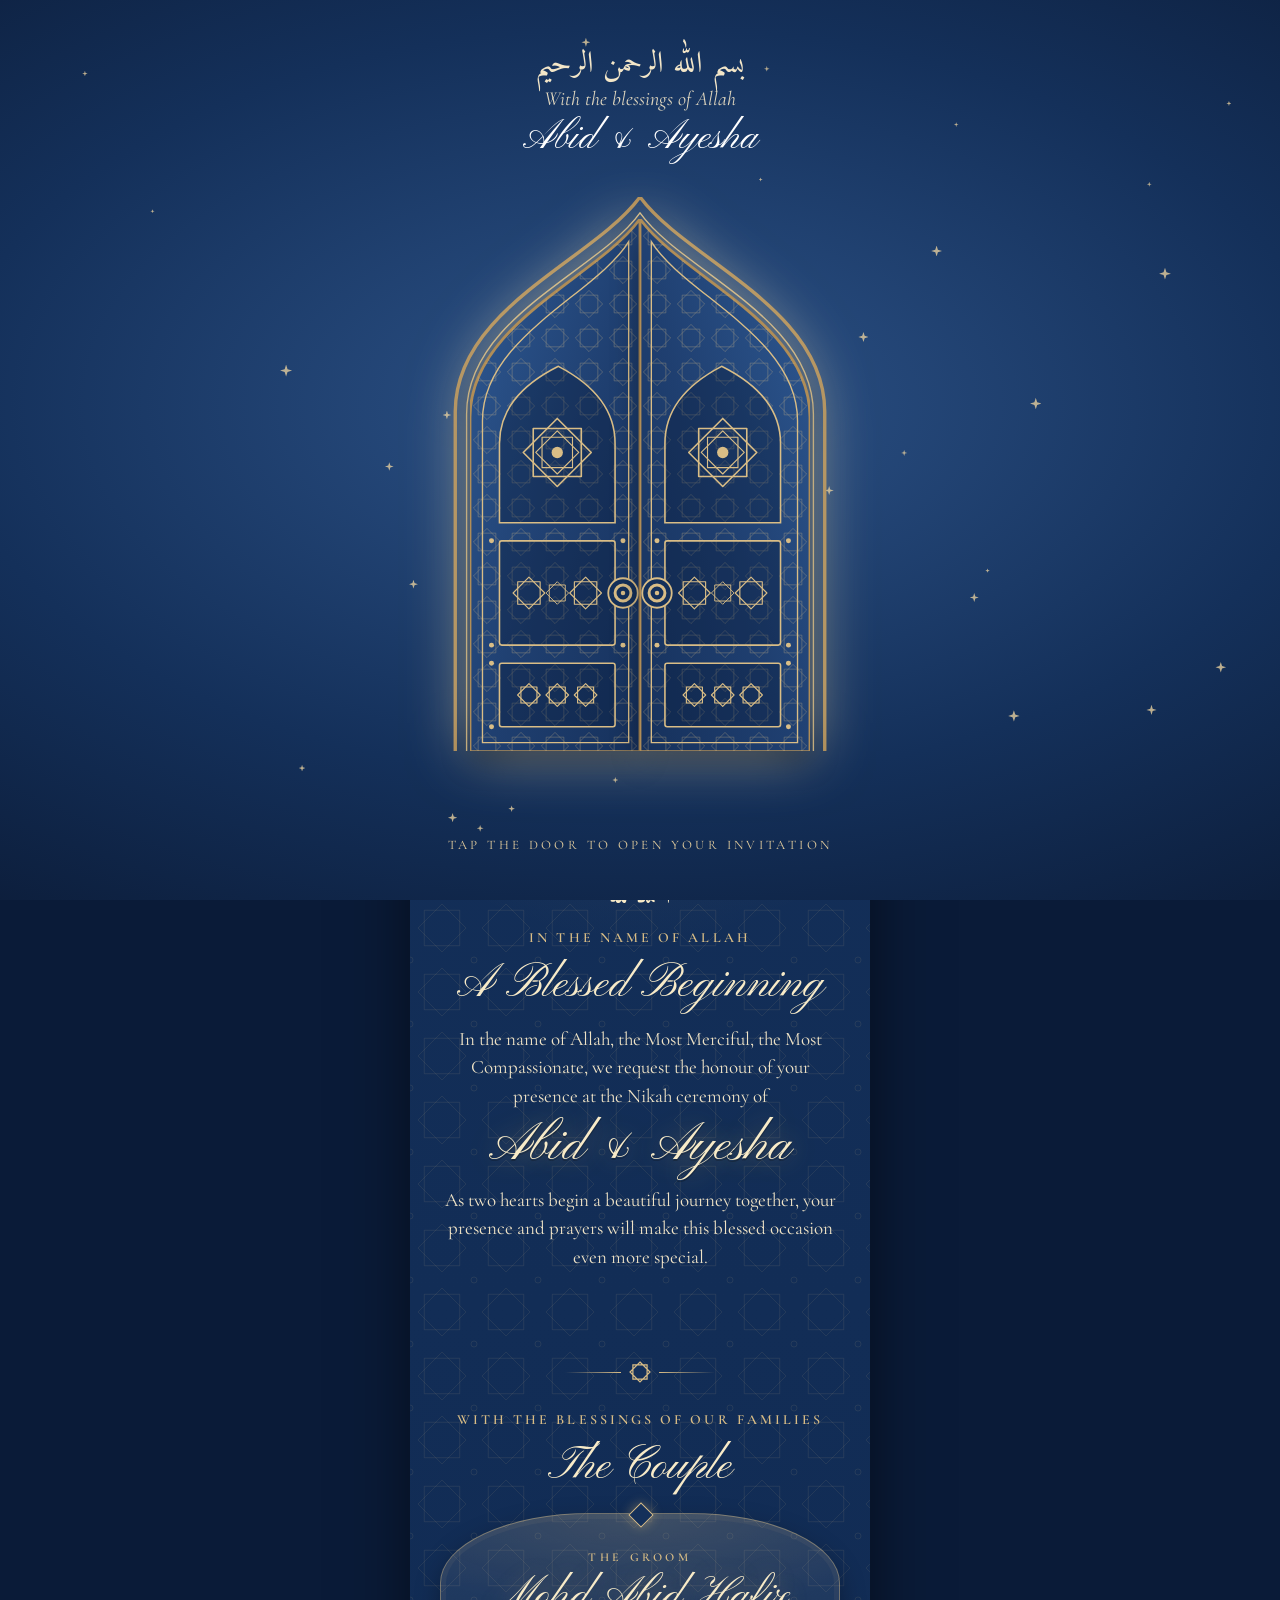
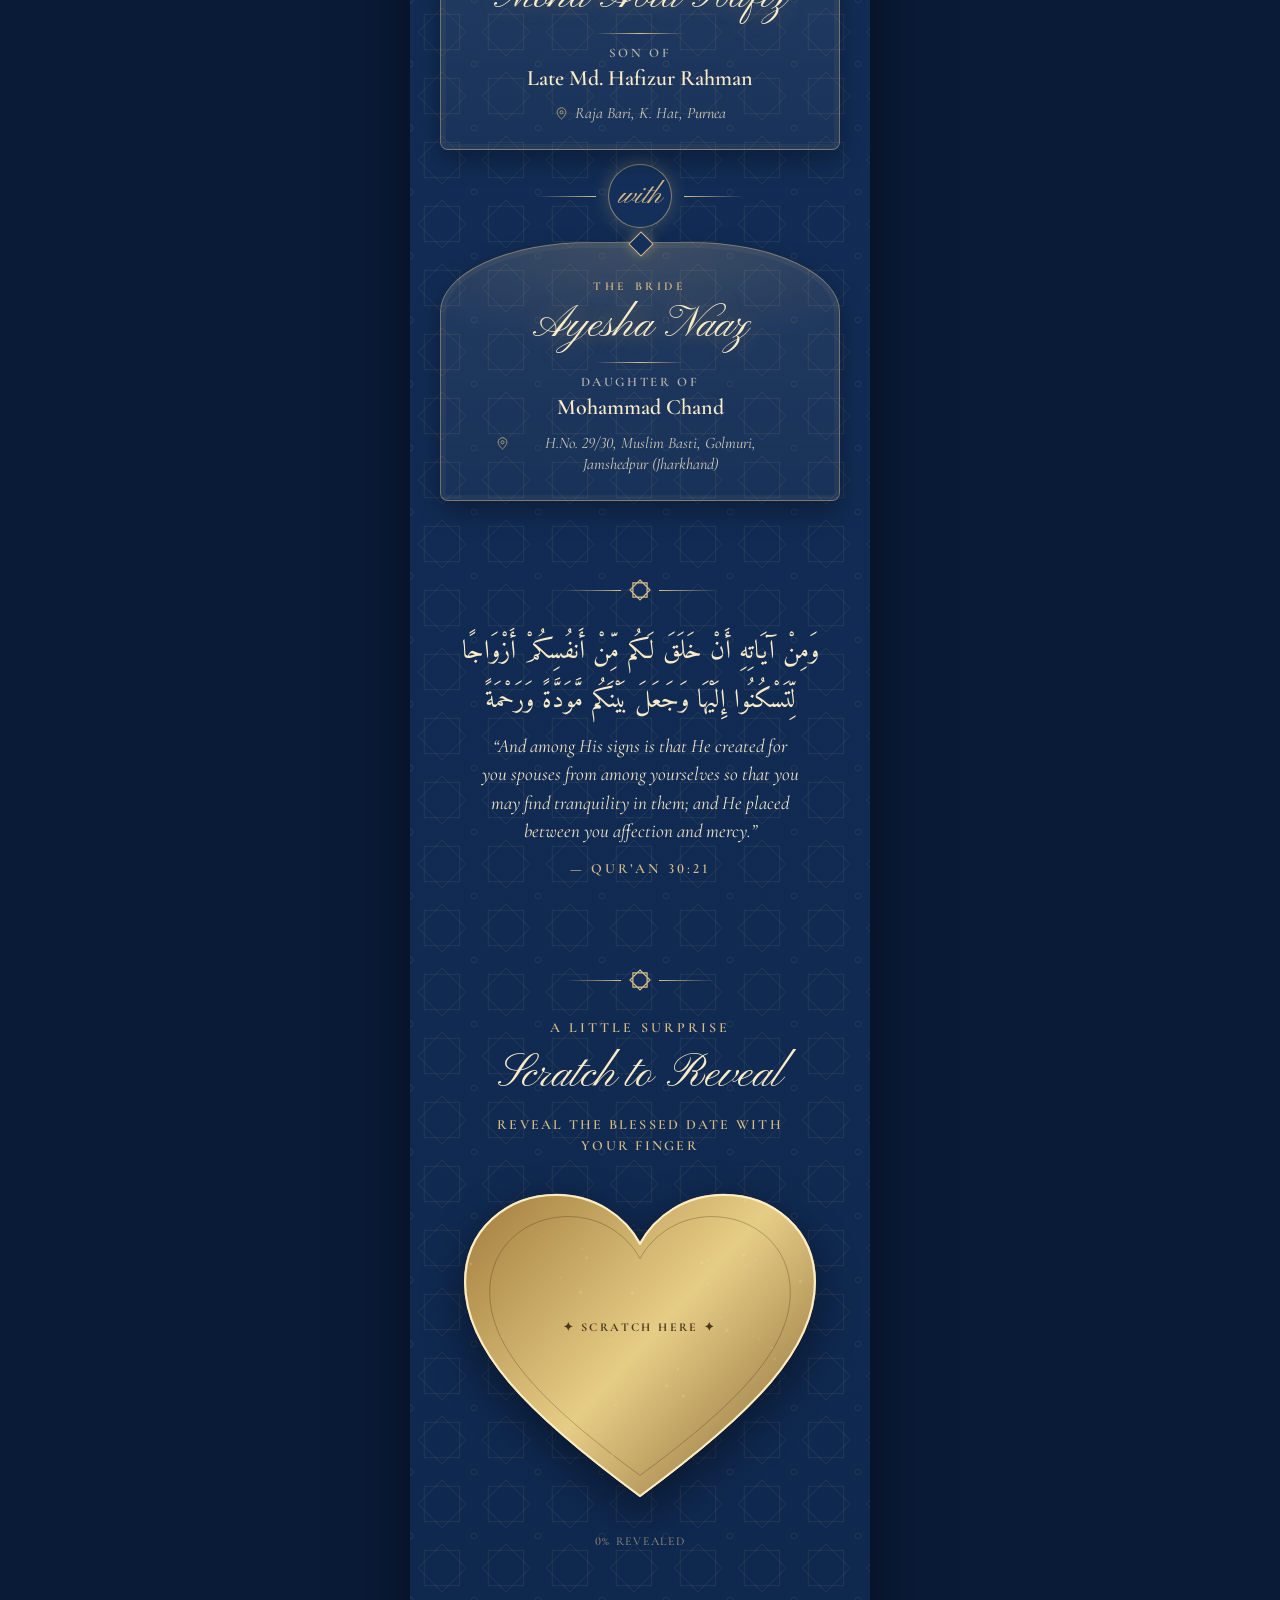
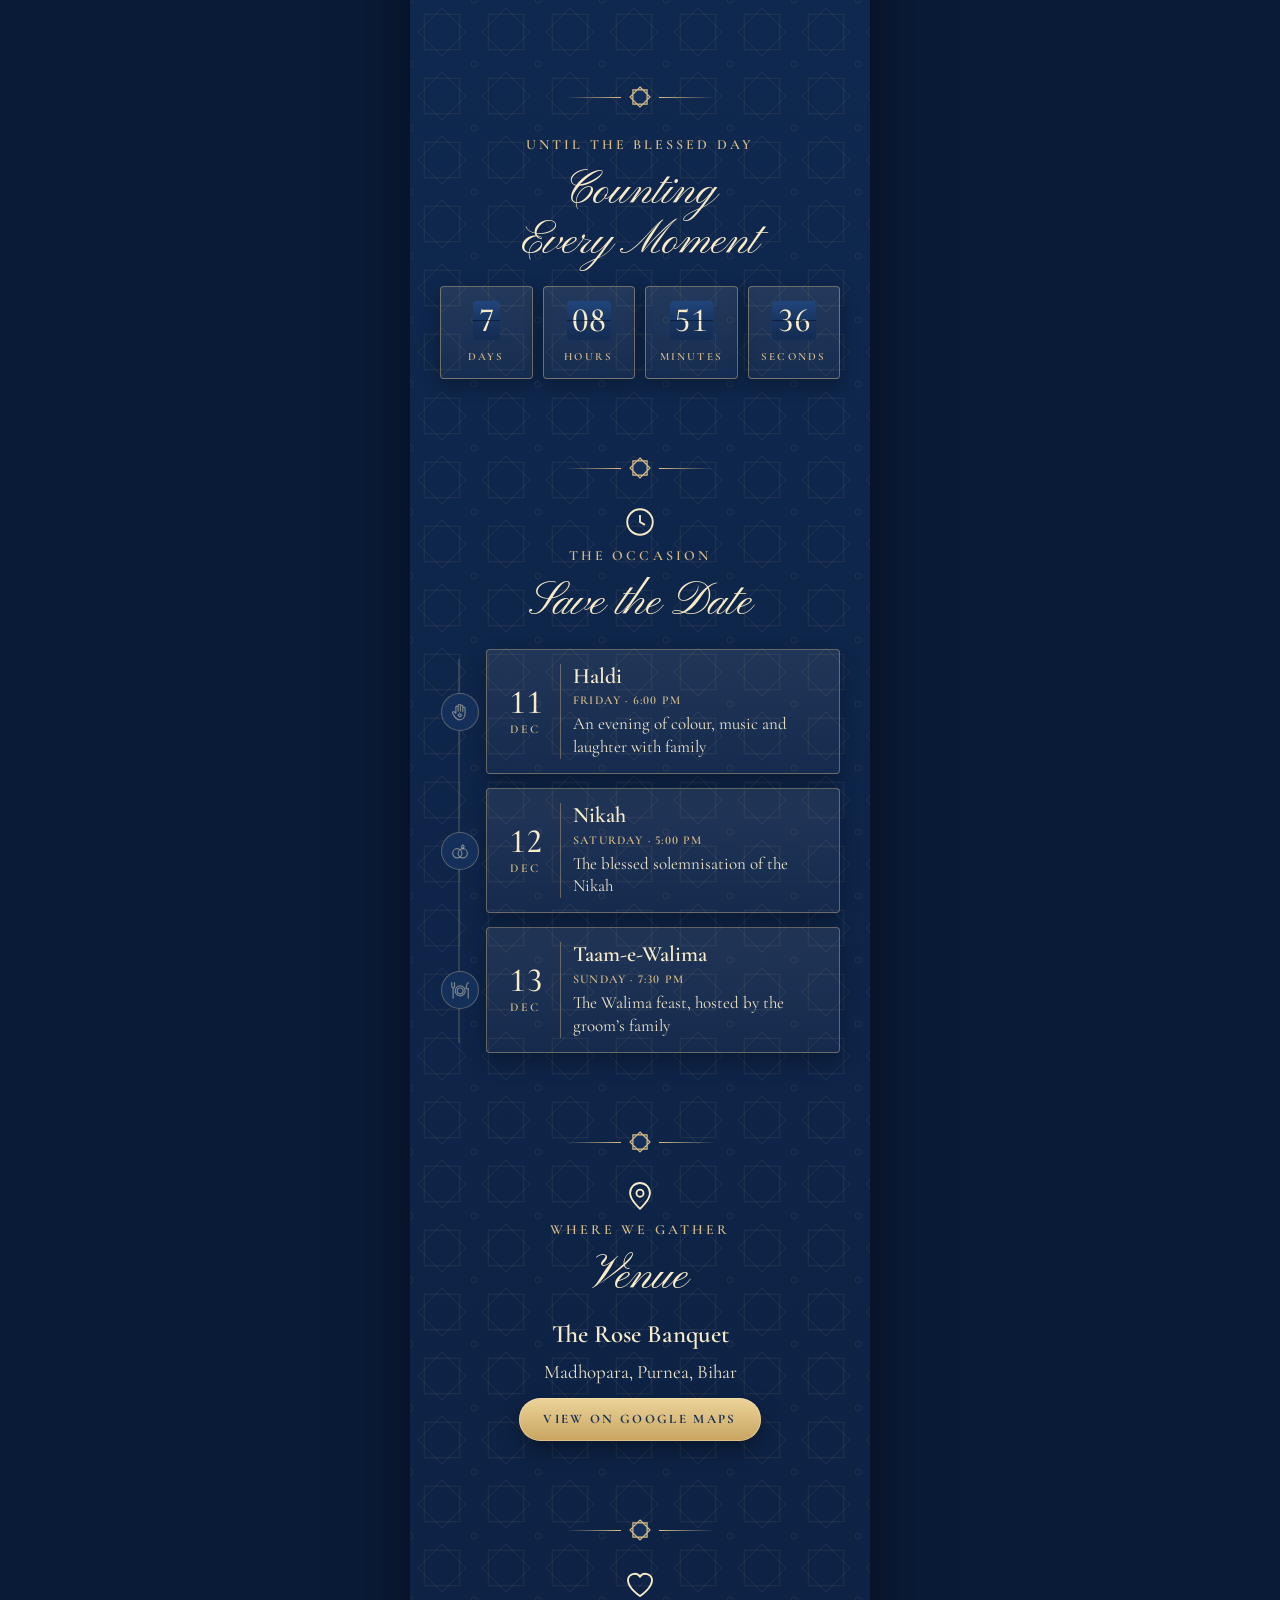
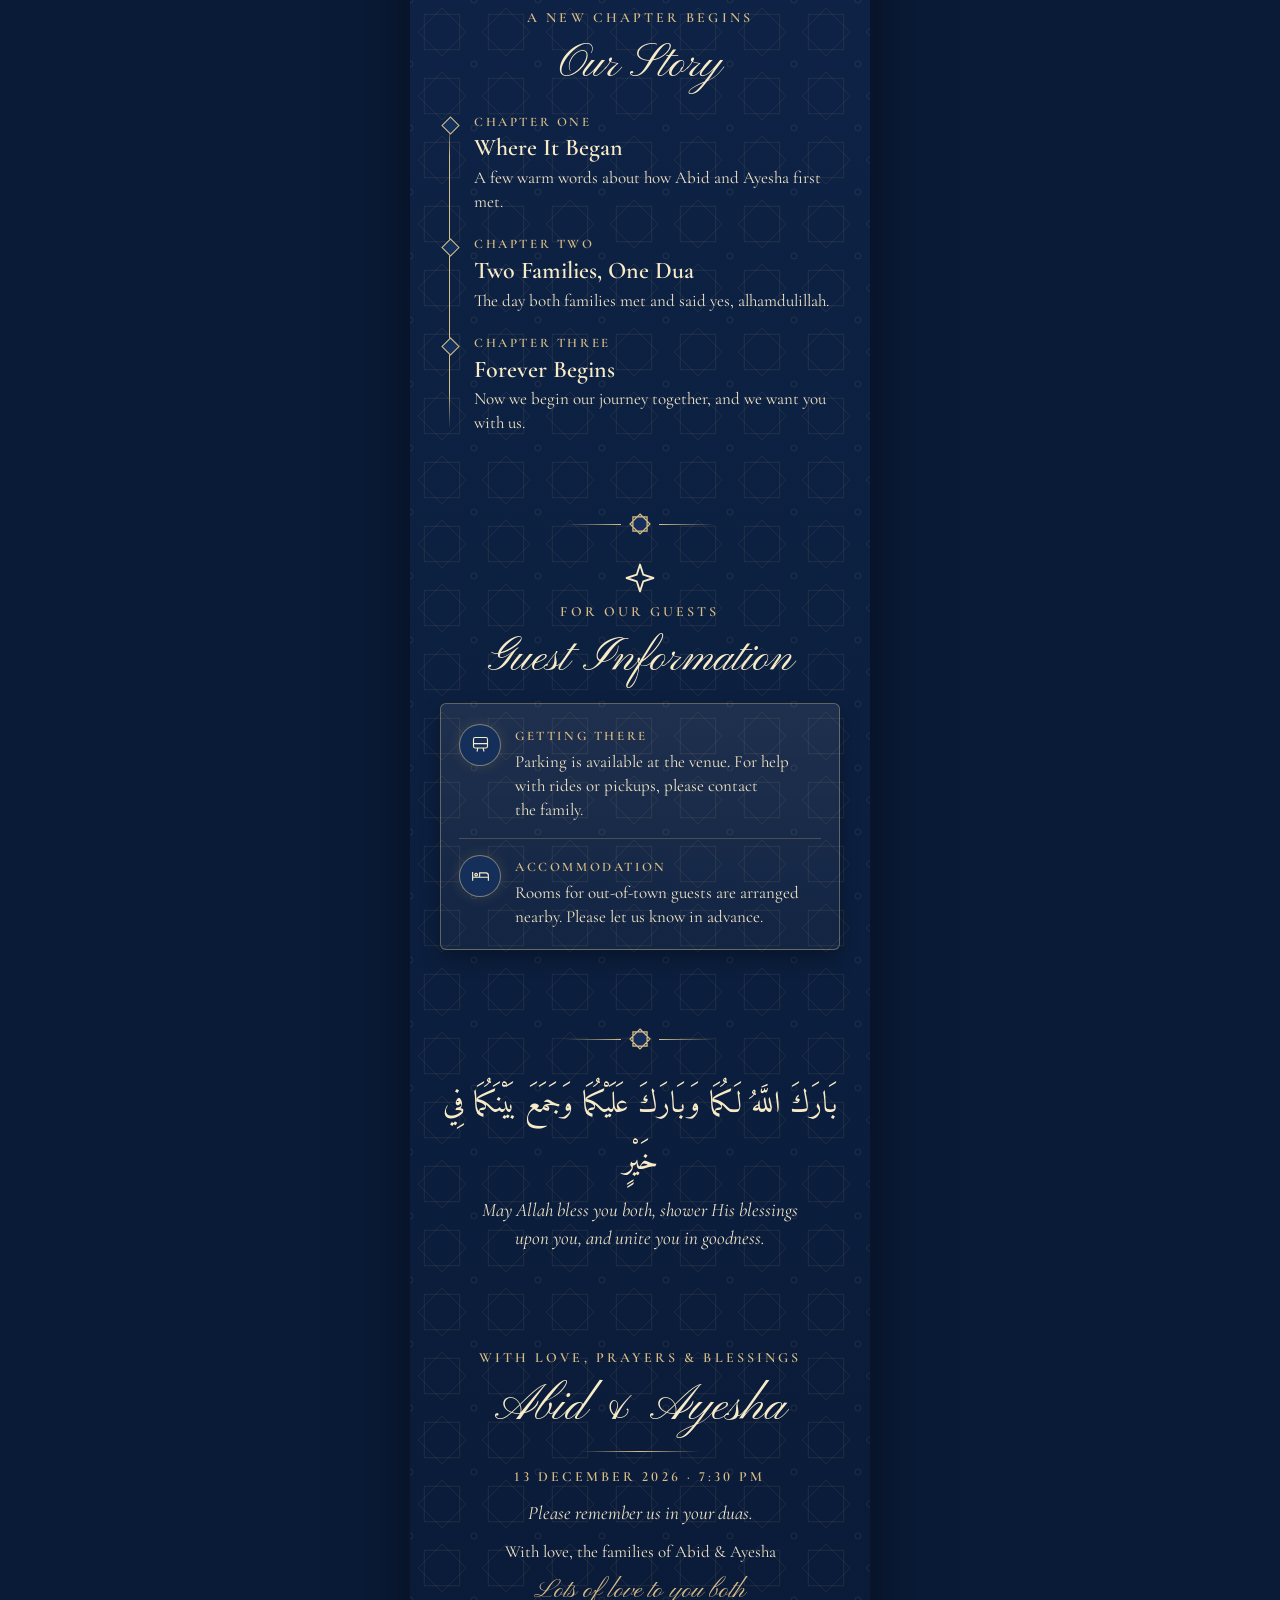
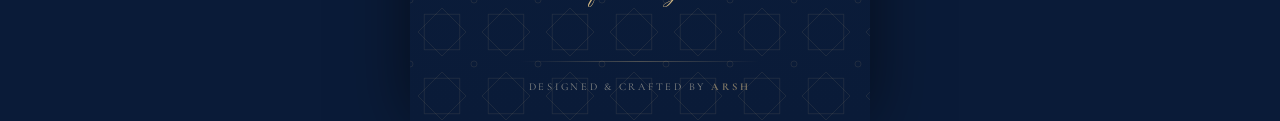
==== commit dd4b40ee: "Add The Couple section with groom and bride family details Full names, parents and addresses from th" ====
--- a/index.html
+++ b/index.html
@@ -41,7 +41,6 @@
       <p class="small rise d1" style="margin-bottom:10px">A Wedding Celebration</p>
       <div class="names rise d2"><span id="n1"></span><span class="amp">&amp;</span><span id="n2"></span></div>
       <p class="lead rise d5" id="tagline"></p>
-      <p class="fam rise d5" id="parents"></p>
     </section>
 
     <section class="rule">
@@ -51,6 +50,12 @@
       <p id="welcome"></p>
       <div class="names" style="font-size:52px;margin:10px 0 14px" id="wNames"></div>
       <p id="welcomeNote"></p>
+    </section>
+
+    <section class="rule">
+      <p class="small">With the Blessings of Our Families</p>
+      <h2>The Couple</h2>
+      <div class="couple" id="couple"></div>
     </section>
 
     <section class="rule">
--- a/css/styles.css
+++ b/css/styles.css
@@ -163,6 +163,23 @@
 .st .y{font-size:13px;letter-spacing:.2em;text-transform:uppercase;color:var(--blue);font-weight:600}
 .st .h{font-size:24px;font-weight:600;color:var(--deep);line-height:1.15;margin:2px 0 4px}
 .st .b{font-size:17px;line-height:1.4}
+.couple{display:grid;gap:4px;margin-top:20px}
+.cc{position:relative;padding:34px 16px 24px;border:1px solid rgba(217,189,134,.45);border-radius:150px 150px 8px 8px/70px 70px 8px 8px;
+  background:radial-gradient(120% 70% at 50% 0,rgba(240,200,120,.13),transparent 60%),linear-gradient(180deg,rgba(255,255,255,.08),rgba(255,255,255,.03));
+  box-shadow:0 10px 26px rgba(0,0,0,.32),inset 0 0 0 5px rgba(217,189,134,.06)}
+.cc::before{content:"";position:absolute;top:-8px;left:50%;width:16px;height:16px;margin-left:-8px;background:#14305a;border:1.5px solid #d9bd86;transform:rotate(45deg);box-shadow:0 0 12px rgba(240,200,120,.4)}
+.cc .role{font-size:12px;letter-spacing:.3em;text-transform:uppercase;color:var(--gold);font-weight:600}
+.cc .fn{font-family:var(--script);font-size:clamp(30px,8.6vw,44px);white-space:nowrap;line-height:1.15;color:var(--deep);margin:6px 0 10px;text-shadow:0 0 22px rgba(230,190,110,.35)}
+.cc .fn::after{content:"";display:block;width:90px;height:1px;margin:10px auto 0;background:linear-gradient(90deg,transparent,var(--gold),transparent)}
+.cc .rel{font-size:13px;letter-spacing:.2em;text-transform:uppercase;color:var(--ink);opacity:.75;font-weight:600}
+.cc .par{font-size:22px;font-weight:600;color:var(--deep);line-height:1.2;margin:2px 0 12px}
+.cc .addr{display:flex;align-items:flex-start;justify-content:center;gap:6px;font-size:16px;line-height:1.35;font-style:italic;color:var(--ink);opacity:.85;max-width:290px;margin:0 auto}
+.cc .addr svg{width:15px;height:15px;flex:none;margin-top:3px;color:var(--gold)}
+.cc [hidden]{display:none}
+.with{display:flex;align-items:center;justify-content:center;gap:12px;padding:10px 0}
+.with::before,.with::after{content:"";width:60px;height:1px;background:linear-gradient(90deg,transparent,#d9bd86)}
+.with::after{transform:scaleX(-1)}
+.with span{font-family:var(--script);font-size:30px;line-height:1;color:var(--gold);width:64px;height:64px;display:grid;place-items:center;border-radius:50%;border:1px solid rgba(217,189,134,.55);background:#14305a;box-shadow:0 0 18px rgba(240,200,120,.25)}
 .info{margin-top:18px;text-align:left;border:1px solid rgba(217,189,134,.4);border-radius:6px;background:linear-gradient(180deg,rgba(255,255,255,.08),rgba(255,255,255,.03));box-shadow:0 8px 20px rgba(0,0,0,.3);padding:4px 18px}
 .info-row{display:grid;grid-template-columns:42px 1fr;gap:14px;align-items:start;padding:16px 0}
 .info-row[hidden]{display:none}
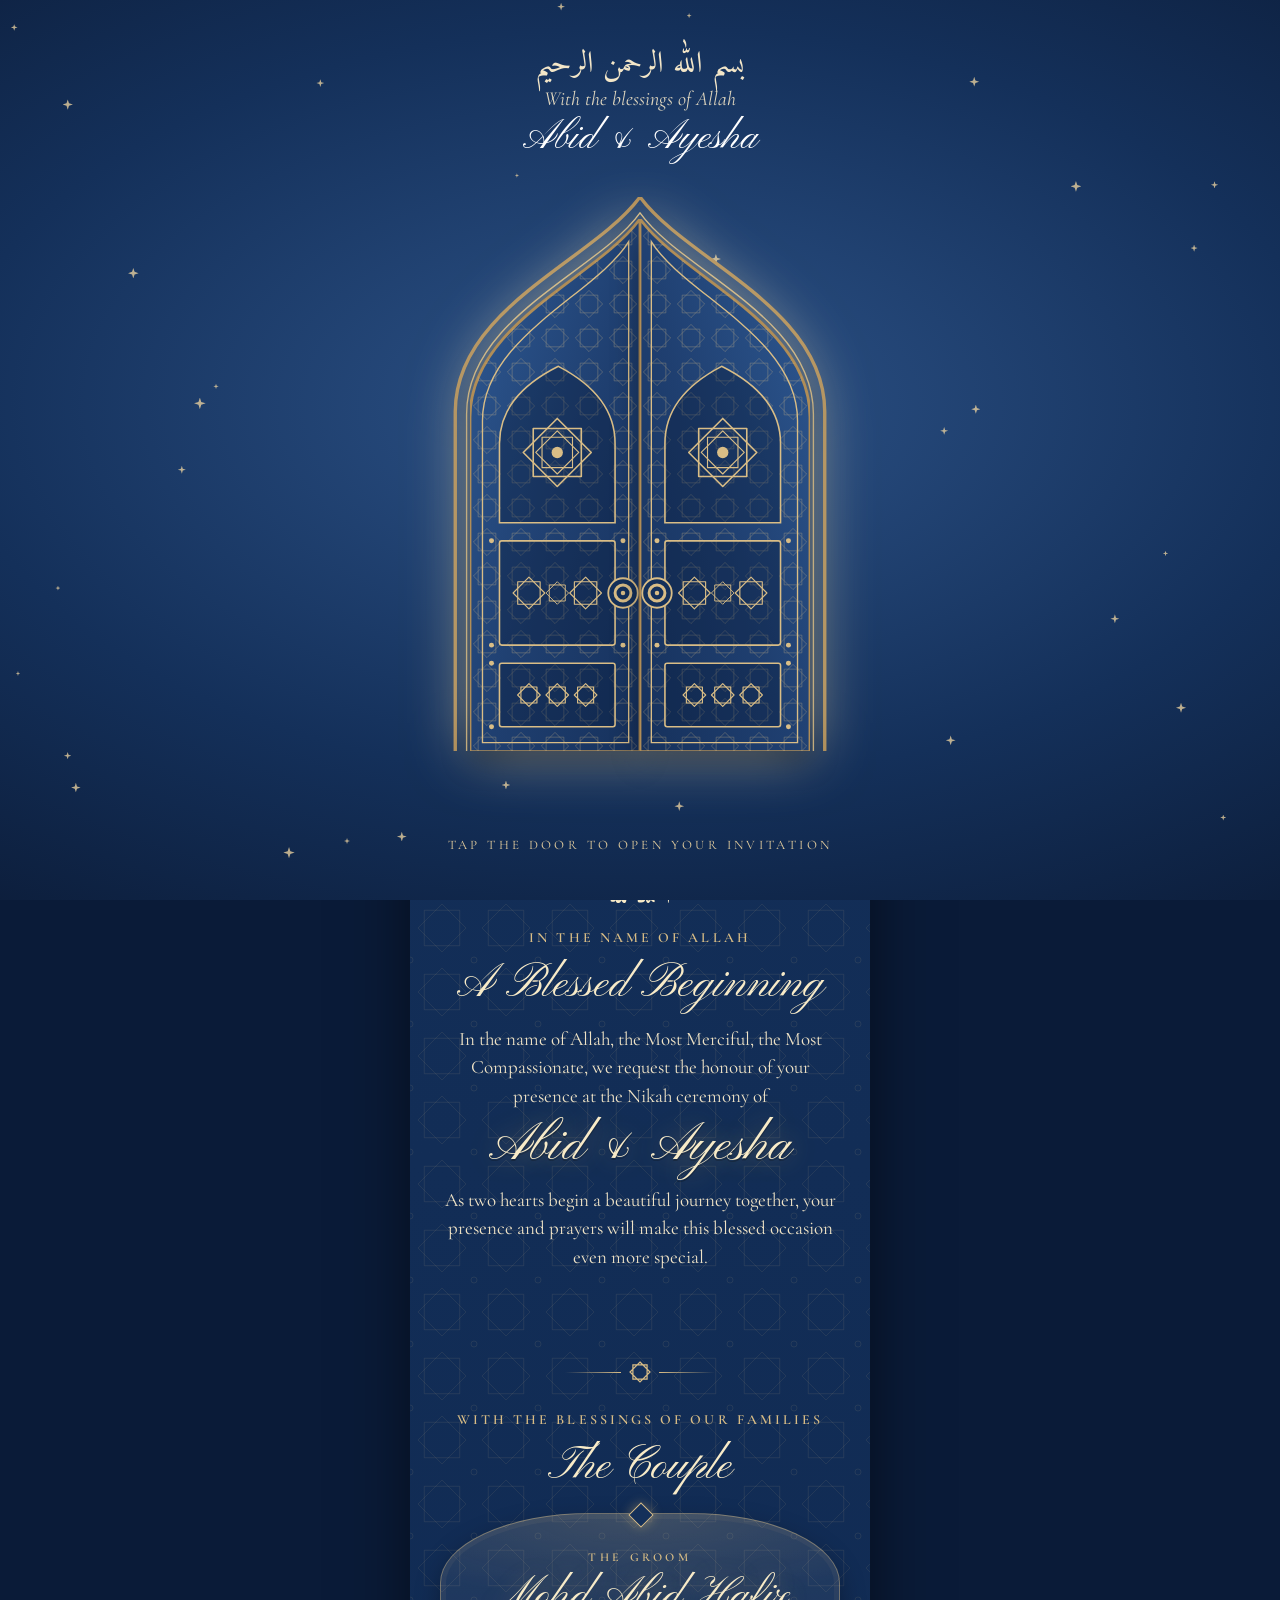
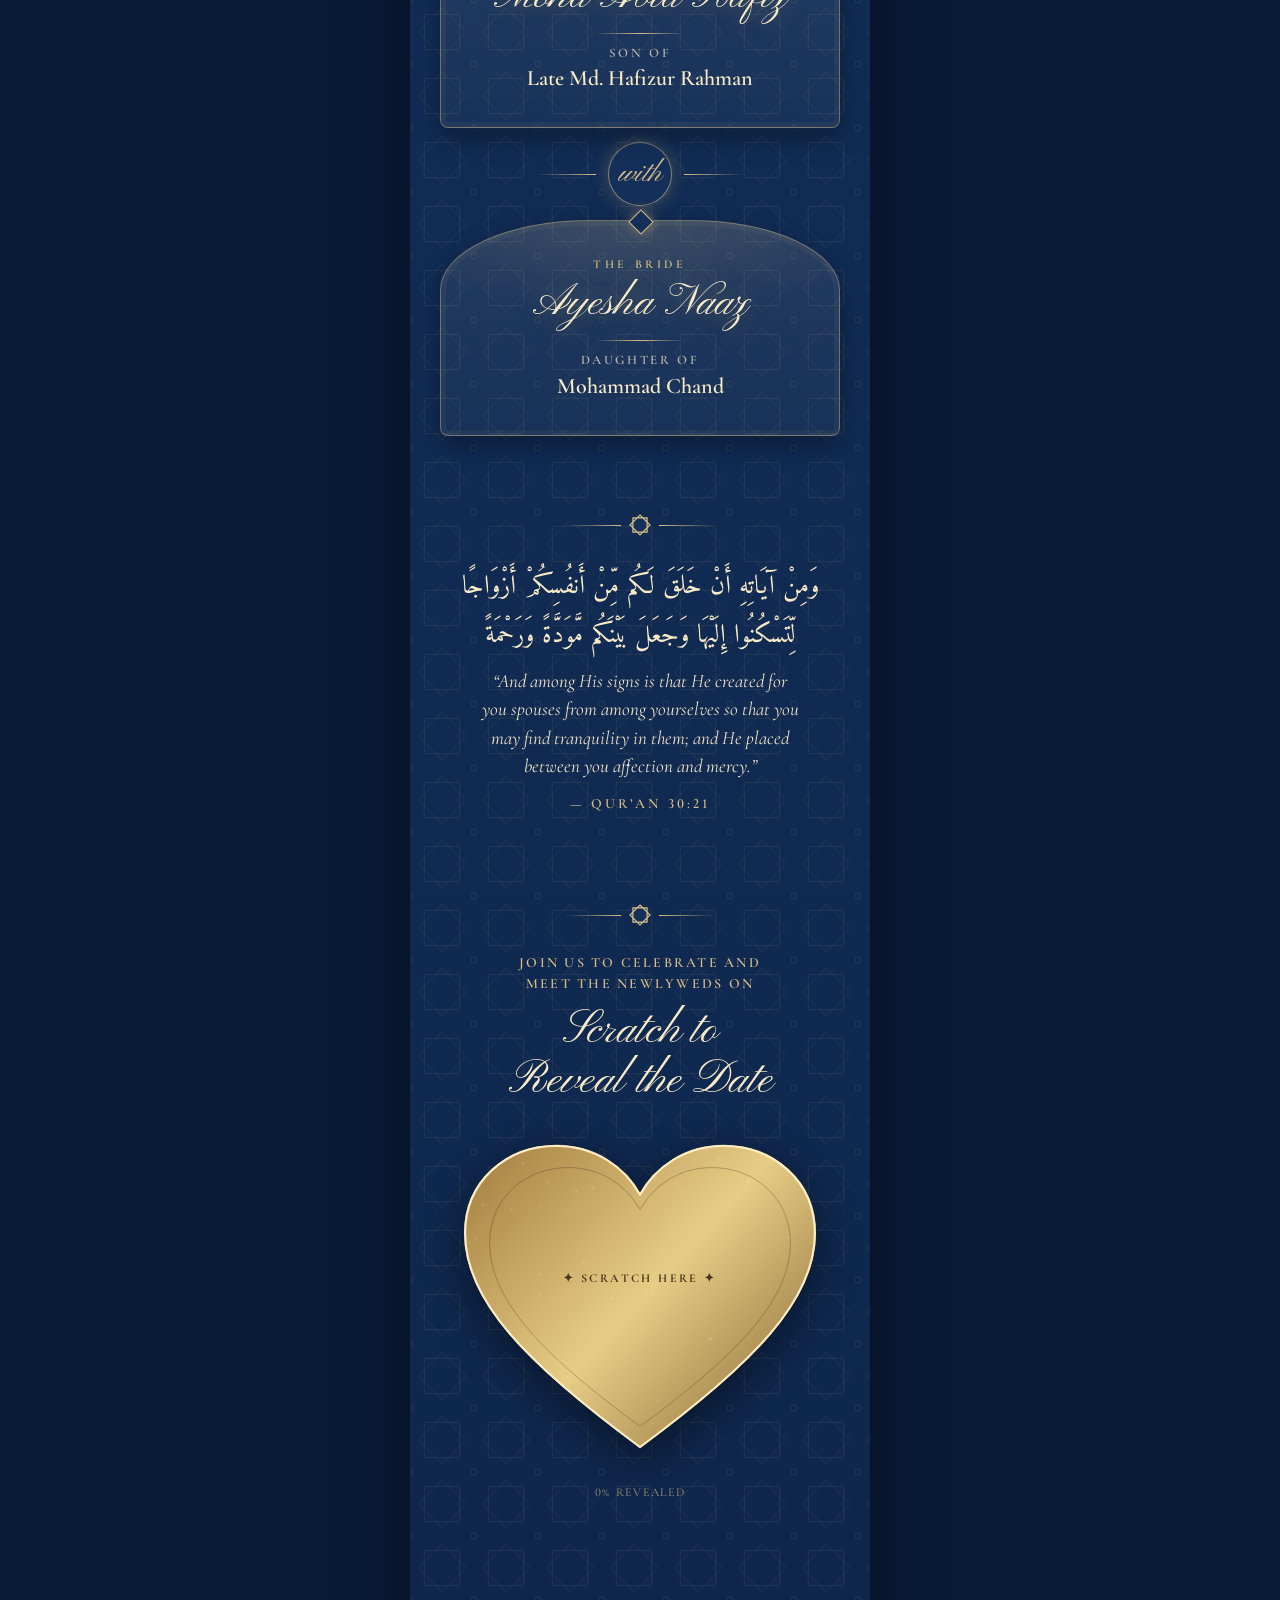
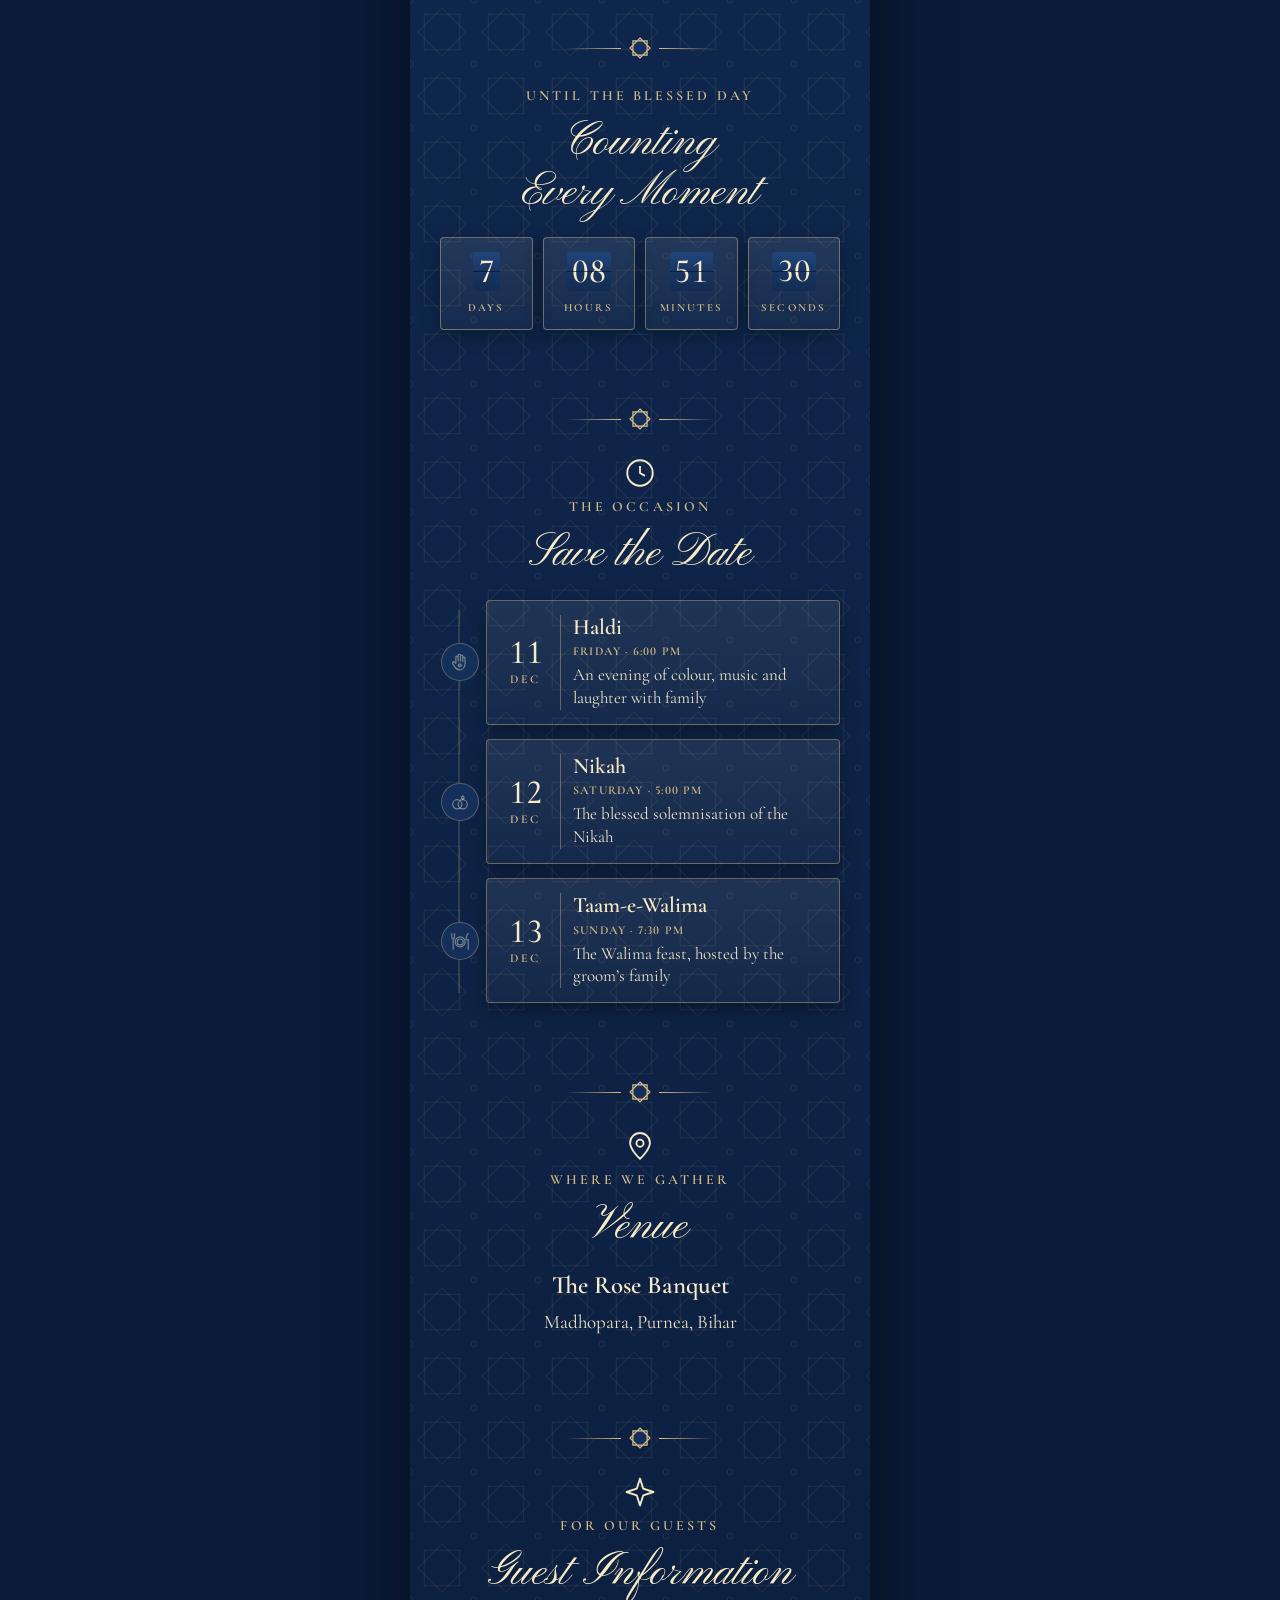
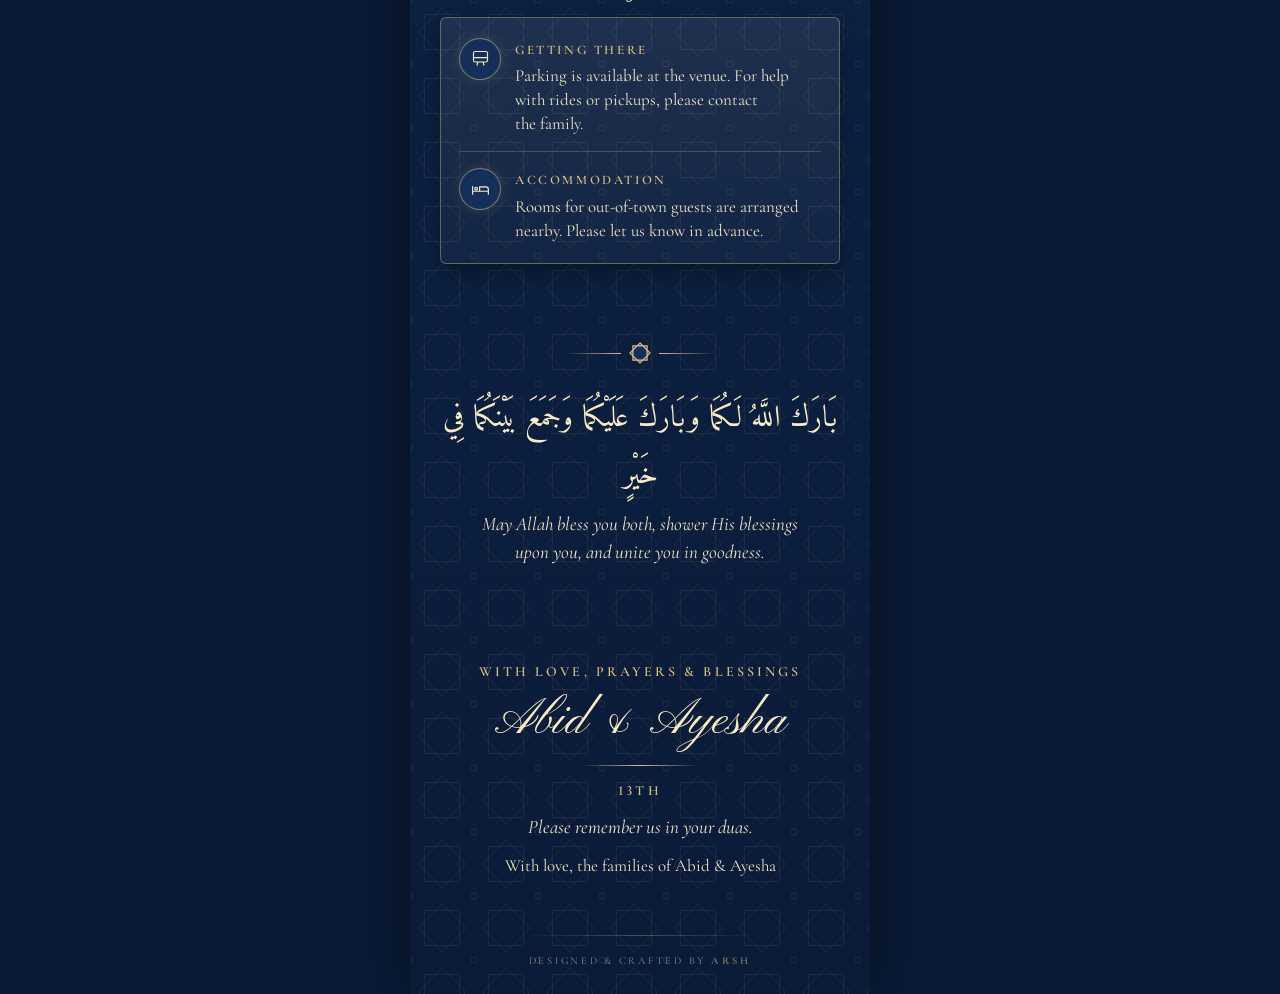
==== commit 73ffa3ec: "Refine invitation: scroll hint, scratch text, remove map/story/addresses, add RSVP, guest greeting a" ====
--- a/index.html
+++ b/index.html
@@ -4,6 +4,18 @@
   <meta charset="utf-8">
   <meta name="viewport" content="width=device-width, initial-scale=1, viewport-fit=cover">
   <title>Abid &amp; Ayesha Wedding Invitation</title>
+  <meta name="description" content="With the blessings of Allah, Abid &amp; Ayesha joyfully invite you to their wedding celebration. Open your invitation.">
+  <meta name="theme-color" content="#0a1b38">
+  <!-- link preview (WhatsApp / Facebook / iMessage). og:image must be a full https:// address: replace the placeholder host below with your live site address -->
+  <meta property="og:type" content="website">
+  <meta property="og:title" content="Abid &amp; Ayesha | Wedding Invitation">
+  <meta property="og:description" content="You are warmly invited. Open the door to your invitation.">
+  <meta property="og:image" content="assets/share.png">
+  <meta property="og:image:width" content="1200">
+  <meta property="og:image:height" content="630">
+  <meta name="twitter:card" content="summary_large_image">
+  <link rel="preconnect" href="https://fonts.googleapis.com">
+  <link rel="preconnect" href="https://fonts.gstatic.com" crossorigin>
   <link rel="stylesheet" href="https://fonts.googleapis.com/css2?family=Cormorant+Garamond:ital,wght@0,400;0,500;0,600;1,400;1,500&family=Pinyon+Script&family=Amiri:wght@400;700&display=swap">
   <link rel="stylesheet" href="css/styles.css">
 </head>
@@ -25,13 +37,14 @@
     <div class="hint">Tap the door to open your invitation</div>
   </div>
 
-  <audio id="bgAudio" src="assets/tere-bina-na-guzara-ae.mp3" loop preload="auto"></audio>
+  <audio id="bgAudio" src="assets/tere-bina-na-guzara-ae.mp3" loop preload="metadata"></audio>
   <canvas id="petals" aria-hidden="true"></canvas>
   <canvas id="spark" aria-hidden="true"></canvas>
   <div class="dust" id="dust" aria-hidden="true"></div>
-  <button class="sound" id="sound" aria-label="Toggle background music">
+  <button class="sound" id="sound" aria-label="Toggle background music" title="Music on / off">
     <span class="snd bars" aria-hidden="true"><i></i><i></i><i></i><i></i></span>
     <svg class="off" viewBox="0 0 24 24" fill="none" stroke="currentColor" stroke-width="1.6" stroke-linecap="round"><path d="M4 9v6h4l5 4V5L8 9H4z"/><path d="m17 9 5 6M22 9l-5 6"/></svg>
+    <span class="snd-label" aria-hidden="true">Music</span>
   </button>
 
   <main class="page" id="page">
@@ -41,12 +54,14 @@
       <p class="small rise d1" style="margin-bottom:10px">A Wedding Celebration</p>
       <div class="names rise d2"><span id="n1"></span><span class="amp">&amp;</span><span id="n2"></span></div>
       <p class="lead rise d5" id="tagline"></p>
+      <div class="scroll-hint rise d6" aria-hidden="true"><span>Please scroll</span><i></i></div>
     </section>
 
     <section class="rule">
       <div class="arabic dua" style="font-size:26px">الحمد لله</div>
       <p class="small">In the Name of Allah</p>
       <h2>A Blessed Beginning</h2>
+      <p class="dear" id="dear" hidden></p>
       <p id="welcome"></p>
       <div class="names" style="font-size:52px;margin:10px 0 14px" id="wNames"></div>
       <p id="welcomeNote"></p>
@@ -65,9 +80,8 @@
     </section>
 
     <section class="rule">
-      <p class="small">A Little Surprise</p>
-      <h2>Scratch to Reveal</h2>
-      <p class="small" style="letter-spacing:.16em">Reveal the blessed date with your finger</p>
+      <p class="small" style="letter-spacing:.16em">Join us to celebrate and meet the newlyweds on</p>
+      <h2>Scratch to Reveal the Date</h2>
       <div class="scratch-wrap" id="sw">
         <svg class="heart-outline" viewBox="0 0 300 276" aria-hidden="true"><defs><linearGradient id="hf" x1="0" y1="0" x2="0" y2="1"><stop offset="0" stop-color="#244d8a"/><stop offset="1" stop-color="#0f2447"/></linearGradient></defs><path id="hp" d="" fill="url(#hf)" stroke="#e6cf9e" stroke-width="2" stroke-linejoin="round"/></svg>
         <div class="scratch-under">
@@ -82,11 +96,13 @@
       </div>
       <p class="scratch-progress" id="scProg" aria-live="polite">0% revealed</p>
       <div class="after" id="after">
-        <a class="btn" id="calbtn" href="#" target="_blank" rel="noopener">Add to calendar</a>
+        <a class="btn" id="calbtn" href="#" target="_blank" rel="noopener"><svg viewBox="0 0 24 24" width="16" height="16" fill="none" stroke="currentColor" stroke-width="1.8" stroke-linecap="round" stroke-linejoin="round" aria-hidden="true"><rect x="3.500" y="5" width="17" height="15.500" rx="2"/><path d="M3.500 10h17M8 3v4M16 3v4"/></svg>Add to Google Calendar</a>
       </div>
     </section>
 
     <section class="rule" id="gal" hidden>
+      <p class="small">A Glimpse of Us</p>
+      <h2>Moments</h2>
       <div class="gallery" id="galGrid"></div>
     </section>
 
@@ -112,14 +128,7 @@
       <h2>Venue</h2>
       <p class="big" id="vName"></p>
       <p id="vAddr"></p>
-      <a class="btn" id="mapbtn" href="#" target="_blank" rel="noopener">View on Google Maps</a>
-    </section>
-
-    <section class="rule">
-      <svg class="icon" viewBox="0 0 24 24" fill="none" stroke="currentColor" stroke-width="1.3" aria-hidden="true"><path d="M12 20.500S3.500 15 3.500 9.200A4.700 4.700 0 0 1 12 6.800a4.700 4.700 0 0 1 8.500 2.400C20.500 15 12 20.500 12 20.500z"/></svg>
-      <p class="small">A New Chapter Begins</p>
-      <h2>Our Story</h2>
-      <div class="story" id="story"></div>
+      <a class="btn" id="mapbtn" href="#" target="_blank" rel="noopener" hidden>View on Google Maps</a>
     </section>
 
     <section class="rule">
@@ -138,6 +147,13 @@
       </div>
     </section>
 
+    <section class="rule" id="rsvp" hidden>
+      <p class="small">Kindly Respond</p>
+      <h2>Will You Join Us?</h2>
+      <p>Let the family know you are coming. It opens a ready WhatsApp message.</p>
+      <div style="margin-top:18px"><a class="btn" id="rsvpbtn" href="#" target="_blank" rel="noopener">Confirm on WhatsApp</a></div>
+    </section>
+
     <section class="rule">
       <div class="arabic dua">بَارَكَ اللَّهُ لَكُمَا وَبَارَكَ عَلَيْكُمَا وَجَمَعَ بَيْنَكُمَا فِي خَيْرٍ</div>
       <p style="font-style:italic;max-width:320px;margin:0 auto">May Allah bless you both, shower His blessings upon you, and unite you in goodness.</p>
@@ -149,7 +165,6 @@
       <p class="small" id="fDate" style="margin-top:14px"></p>
       <p style="font-style:italic">Please remember us in your duas.</p>
       <p style="font-size:17px;margin-top:8px" id="hosts"></p>
-      <p class="love-note" id="loveNote">Lots of love to you both</p>
       <p class="credit" id="madeBy">Designed &amp; crafted by <b>Arsh</b></p>
     </footer>
   </main>
--- a/css/styles.css
+++ b/css/styles.css
@@ -41,14 +41,15 @@
 section.rule.drawn::after{transform:scaleX(1)}
 h2{font-family:var(--script);font-weight:400;font-size:46px;line-height:1.1;margin:0 0 14px;color:var(--deep);text-wrap:balance}
 p{margin:0 0 12px;text-wrap:pretty}
-.small{font-size:14px;letter-spacing:.22em;text-transform:uppercase;color:var(--blue);font-weight:600}
+.small{font-size:14px;letter-spacing:.22em;text-transform:uppercase;color:var(--blue);font-weight:600;text-wrap:balance}
+.lead,.scratch-progress,.info-h,#env .hint,#env .cap .b,footer p{text-wrap:balance}
 .arabic{font-family:var(--arabic);color:var(--deep);direction:rtl}
 
 .hero{min-height:800px;padding:120px 24px 0;display:flex;flex-direction:column;align-items:center}
 .hero-art{position:absolute;inset:0;width:100%;height:100%}
 .hero>*:not(.hero-art){position:relative}
 .hero .bismillah{font-size:30px;margin-bottom:14px}
-.hero .lead{font-style:italic;font-size:20px;max-width:300px;margin-bottom:6px}
+.hero .lead{font-style:italic;font-size:20px;line-height:1.4;max-width:300px;margin:16px auto 6px;text-align:center;text-shadow:0 1px 10px rgba(8,22,48,.7)}
 .names{font-family:var(--script);font-size:clamp(66px,22vw,92px);line-height:.95;color:var(--deep);margin:2px 0;text-shadow:0 0 28px rgba(230,190,110,.45),0 2px 0 rgba(0,0,0,.25)}
 .amp{font-family:var(--script);font-size:40px;color:var(--blue);display:block;margin:-2px 0}
 .hero .fam{font-size:17px;max-width:300px}
@@ -56,6 +57,13 @@
 .rise{opacity:0}
 body.entered .rise{animation-name:rise;animation-duration:1.2s;animation-timing-function:cubic-bezier(.2,.7,.2,1);animation-fill-mode:both}
 .d1{animation-delay:.2s}.d2{animation-delay:.5s}.d3{animation-delay:.8s}.d4{animation-delay:1.1s}.d5{animation-delay:3.4s}
+
+/* "Please scroll" nudge above the mosque dome */
+.d6{animation-delay:5s}
+.hero>.scroll-hint{position:absolute;left:0;right:0;bottom:min(43vw,198px);display:flex;flex-direction:column;align-items:center;gap:4px;
+  font-family:var(--serif,inherit);font-style:italic;font-size:17px;letter-spacing:.14em;color:#f3dfae;text-shadow:0 0 12px rgba(230,190,110,.6);pointer-events:none}
+.scroll-hint i{width:11px;height:11px;border-right:2px solid #e6be6e;border-bottom:2px solid #e6be6e;transform:rotate(45deg);animation:nudge 1.6s ease-in-out infinite}
+@keyframes nudge{0%,100%{transform:translateY(-3px) rotate(45deg);opacity:.35}50%{transform:translateY(5px) rotate(45deg);opacity:1}}
 
 /* names write themselves in with a gold pen, then a shimmer sweeps across */
 .hero #n1,.hero #n2{display:inline-block;padding:.15em .3em .35em;margin:-.15em -.3em -.35em;
@@ -88,11 +96,11 @@
 .htw2{animation-delay:2.2s}
 @keyframes htw{0%,100%{opacity:.35}50%{opacity:1}}
 
-.scratch-wrap{position:relative;width:min(380px,100%);aspect-ratio:1/.92;margin:18px auto 8px;touch-action:none;container-type:inline-size;animation:beat 2.4s ease-in-out infinite}
+.scratch-wrap{position:relative;width:min(380px,100%);aspect-ratio:1/.92;margin:18px auto 8px;container-type:inline-size;animation:beat 2.4s ease-in-out infinite}
 .scratch-wrap.touched,.scratch-wrap.revealed{animation:none}
 @keyframes beat{0%,40%,100%{transform:scale(1)}10%{transform:scale(1.045)}20%{transform:scale(.995)}30%{transform:scale(1.03)}}
 .scratch-under,.scratch-wrap canvas,.heart-outline{position:absolute;inset:0;width:100%;height:100%}
-.scratch-wrap canvas{touch-action:none;cursor:crosshair;-webkit-user-select:none;user-select:none;-webkit-touch-callout:none}
+.scratch-wrap canvas{cursor:crosshair;-webkit-user-select:none;user-select:none;-webkit-touch-callout:none}
 .heart-outline{filter:drop-shadow(0 14px 22px rgba(0,0,0,.45))}
 .scratch-under{display:flex;flex-direction:column;align-items:center;justify-content:center;padding:0 6% 16%;text-align:center}
 .scratch-under .you{font-size:3.4cqw;letter-spacing:.24em;text-transform:uppercase;color:var(--gold);font-weight:600}
@@ -121,7 +129,7 @@
 .gallery{display:grid;gap:12px;margin-top:6px}
 .gallery img{width:100%;border-radius:4px;border:6px solid #e6cf9e;box-shadow:0 10px 28px rgba(0,0,0,.4)}
 
-.count{display:grid;grid-template-columns:repeat(4,1fr);gap:10px;margin-top:18px}
+.count{display:grid;grid-template-columns:repeat(4,minmax(0,1fr));gap:10px;margin-top:18px}
 .count div{background:linear-gradient(180deg,rgba(255,255,255,.09),rgba(255,255,255,.03));border:1px solid rgba(217,189,134,.45);padding:14px 4px 10px;border-radius:4px;box-shadow:0 6px 18px rgba(0,0,0,.3)}
 .count b{display:block;font-size:34px;font-weight:500;color:var(--deep);font-variant-numeric:lining-nums tabular-nums;line-height:1;transform-origin:center}
 .flip{position:relative;display:inline-block;height:1.15em;line-height:1.15em;padding:0 .14em;perspective:260px}
@@ -156,13 +164,6 @@
 .ev .t{font-size:12px;letter-spacing:.1em;text-transform:uppercase;color:var(--blue);font-weight:600;margin:2px 0 4px}
 .ev .d{font-size:17px;line-height:1.35}
 .ev:hover{transform:translateY(-3px);border-color:rgba(217,189,134,.75)}
-.story{position:relative;display:grid;gap:22px;margin-top:22px;text-align:left;padding-left:34px}
-.story::before{content:"";position:absolute;left:9px;top:6px;bottom:6px;width:1px;background:linear-gradient(180deg,transparent,#d9bd86 12%,#d9bd86 88%,transparent)}
-.st{position:relative}
-.st::before{content:"";position:absolute;left:-30px;top:6px;width:11px;height:11px;background:#14305a;border:1.5px solid #d9bd86;transform:rotate(45deg)}
-.st .y{font-size:13px;letter-spacing:.2em;text-transform:uppercase;color:var(--blue);font-weight:600}
-.st .h{font-size:24px;font-weight:600;color:var(--deep);line-height:1.15;margin:2px 0 4px}
-.st .b{font-size:17px;line-height:1.4}
 .couple{display:grid;gap:4px;margin-top:20px}
 .cc{position:relative;padding:34px 16px 24px;border:1px solid rgba(217,189,134,.45);border-radius:150px 150px 8px 8px/70px 70px 8px 8px;
   background:radial-gradient(120% 70% at 50% 0,rgba(240,200,120,.13),transparent 60%),linear-gradient(180deg,rgba(255,255,255,.08),rgba(255,255,255,.03));
@@ -173,8 +174,8 @@
 .cc .fn::after{content:"";display:block;width:90px;height:1px;margin:10px auto 0;background:linear-gradient(90deg,transparent,var(--gold),transparent)}
 .cc .rel{font-size:13px;letter-spacing:.2em;text-transform:uppercase;color:var(--ink);opacity:.75;font-weight:600}
 .cc .par{font-size:22px;font-weight:600;color:var(--deep);line-height:1.2;margin:2px 0 12px}
-.cc .addr{display:flex;align-items:flex-start;justify-content:center;gap:6px;font-size:16px;line-height:1.35;font-style:italic;color:var(--ink);opacity:.85;max-width:290px;margin:0 auto}
-.cc .addr svg{width:15px;height:15px;flex:none;margin-top:3px;color:var(--gold)}
+.cc .addr{display:block;text-wrap:balance;font-size:16px;line-height:1.35;font-style:italic;color:var(--ink);opacity:.85;max-width:290px;margin:0 auto}
+.cc .addr svg{display:inline-block;width:15px;height:15px;vertical-align:-2px;margin-right:5px;color:var(--gold)}
 .cc [hidden]{display:none}
 .with{display:flex;align-items:center;justify-content:center;gap:12px;padding:10px 0}
 .with::before,.with::after{content:"";width:60px;height:1px;background:linear-gradient(90deg,transparent,#d9bd86)}
@@ -233,7 +234,7 @@
 @keyframes pulse{50%{opacity:.35}}
 #env.opening .cap,#env.opening .hint{opacity:0;animation:none}
 .scene{
-  position:relative;width:min(80vw,340px,calc((100vh - 270px)*300/470));min-width:150px;aspect-ratio:300/470;perspective:1500px;margin-top:70px;
+  position:relative;width:min(80vw,340px,calc((100vh - 270px)*300/470));width:min(80vw,340px,calc((100svh - 270px)*300/470));min-width:150px;aspect-ratio:300/470;perspective:1500px;margin-top:70px;
   transition:transform 1s cubic-bezier(.55,0,.3,1) .6s,opacity .5s ease 1.1s;
 }
 .scene.open{transform:scale(2.6);opacity:0}
@@ -283,6 +284,52 @@
 }
 
 
+/* ---------- phones: edge-to-edge page, tighter gutters, sizes that fit 320px+ ---------- */
+@media (max-width:480px){
+  body{padding-left:env(safe-area-inset-left,0px);padding-right:env(safe-area-inset-right,0px)}
+  .page{box-shadow:none}
+  section,footer{padding-left:20px;padding-right:20px}
+  h2{font-size:clamp(38px,11.5vw,46px)}
+  .small{letter-spacing:.18em}
+  /* text starts where the arch is wide enough, so the arch lines never cross the Bismillah or the heading */
+  .hero{padding:188px 18px 0}
+  .hero .bismillah{font-size:22px;margin-bottom:8px}
+  .hero .small{font-size:12px;letter-spacing:.16em}
+  .names{font-size:clamp(52px,16vw,72px)}
+  .amp{font-size:34px}
+  .hero .lead{font-size:18px;max-width:260px}
+  .lan-c{transform-origin:200px 104px;transform:scale(.62)}
+  .count{gap:6px}
+  .count div{padding:12px 2px 9px}
+  .count b{font-size:clamp(26px,8.6vw,34px)}
+  .count i{font-size:10px;letter-spacing:.12em}
+  .btn{padding:14px 20px;letter-spacing:.14em}
+  .info{padding:4px 14px}
+  .info-row{grid-template-columns:38px 1fr;gap:12px}
+  .info-ico{width:38px;height:38px}
+  #env .hint{font-size:12px;letter-spacing:.18em;padding:0 16px}
+}
+/* very small phones: timeline date moves above the text so the text gets the full card width */
+@media (max-width:360px){
+  .events{padding-left:40px}
+  .events::before,.events::after{left:15px}
+  .ev .node{left:-40px;width:32px;height:32px;margin-top:-16px}
+  .ev .node svg{width:19px;height:19px}
+  .ev{grid-template-columns:1fr;gap:8px}
+  .ev .dt{flex-direction:row;align-items:baseline;justify-content:flex-start;gap:8px;border-right:0;border-bottom:1px solid rgba(217,189,134,.4);padding:0 0 8px}
+  .ev .dd{font-size:28px}
+  .cc .par{font-size:20px}
+}
+/* phone turned sideways: smaller caption and door so nothing overlaps */
+@media (max-height:520px) and (orientation:landscape){
+  #env .cap{top:max(10px,env(safe-area-inset-top,0px))}
+  #env .cap .a{font-size:20px}
+  #env .cap .b{font-size:15px}
+  #env .cap .c{font-size:28px}
+  .scene{width:calc((100vh - 180px)*300/470);width:calc((100svh - 180px)*300/470);min-width:96px;margin-top:56px}
+  #env .hint{bottom:max(8px,env(safe-area-inset-bottom,0px));font-size:11px}
+}
+
 footer .love-note{
   margin:12px auto 0;
   font-family:var(--script);
@@ -303,3 +350,11 @@
   background:linear-gradient(90deg,transparent,rgba(217,189,134,.6),transparent) top center/100% 1px no-repeat;
 }
 footer .credit b{font-weight:700;color:var(--gold);letter-spacing:.3em}
+
+/* ---------- additions: hidden fix, days chip, guest greeting, music label ---------- */
+[hidden]{display:none!important}
+.dear{font-style:italic;font-size:22px;color:var(--gold);margin:2px 0 10px}
+.sound .snd-label{position:absolute;top:calc(100% + 5px);left:50%;transform:translateX(-50%);font-size:10px;letter-spacing:.18em;text-transform:uppercase;color:var(--gold);font-weight:600;pointer-events:none;text-shadow:0 1px 4px rgba(0,0,0,.6)}
+.sound.on .snd-label{animation:lbl 1s ease 8s forwards}
+@keyframes lbl{to{opacity:0}}
+.gallery img{aspect-ratio:4/5;object-fit:cover;background:#14305a}
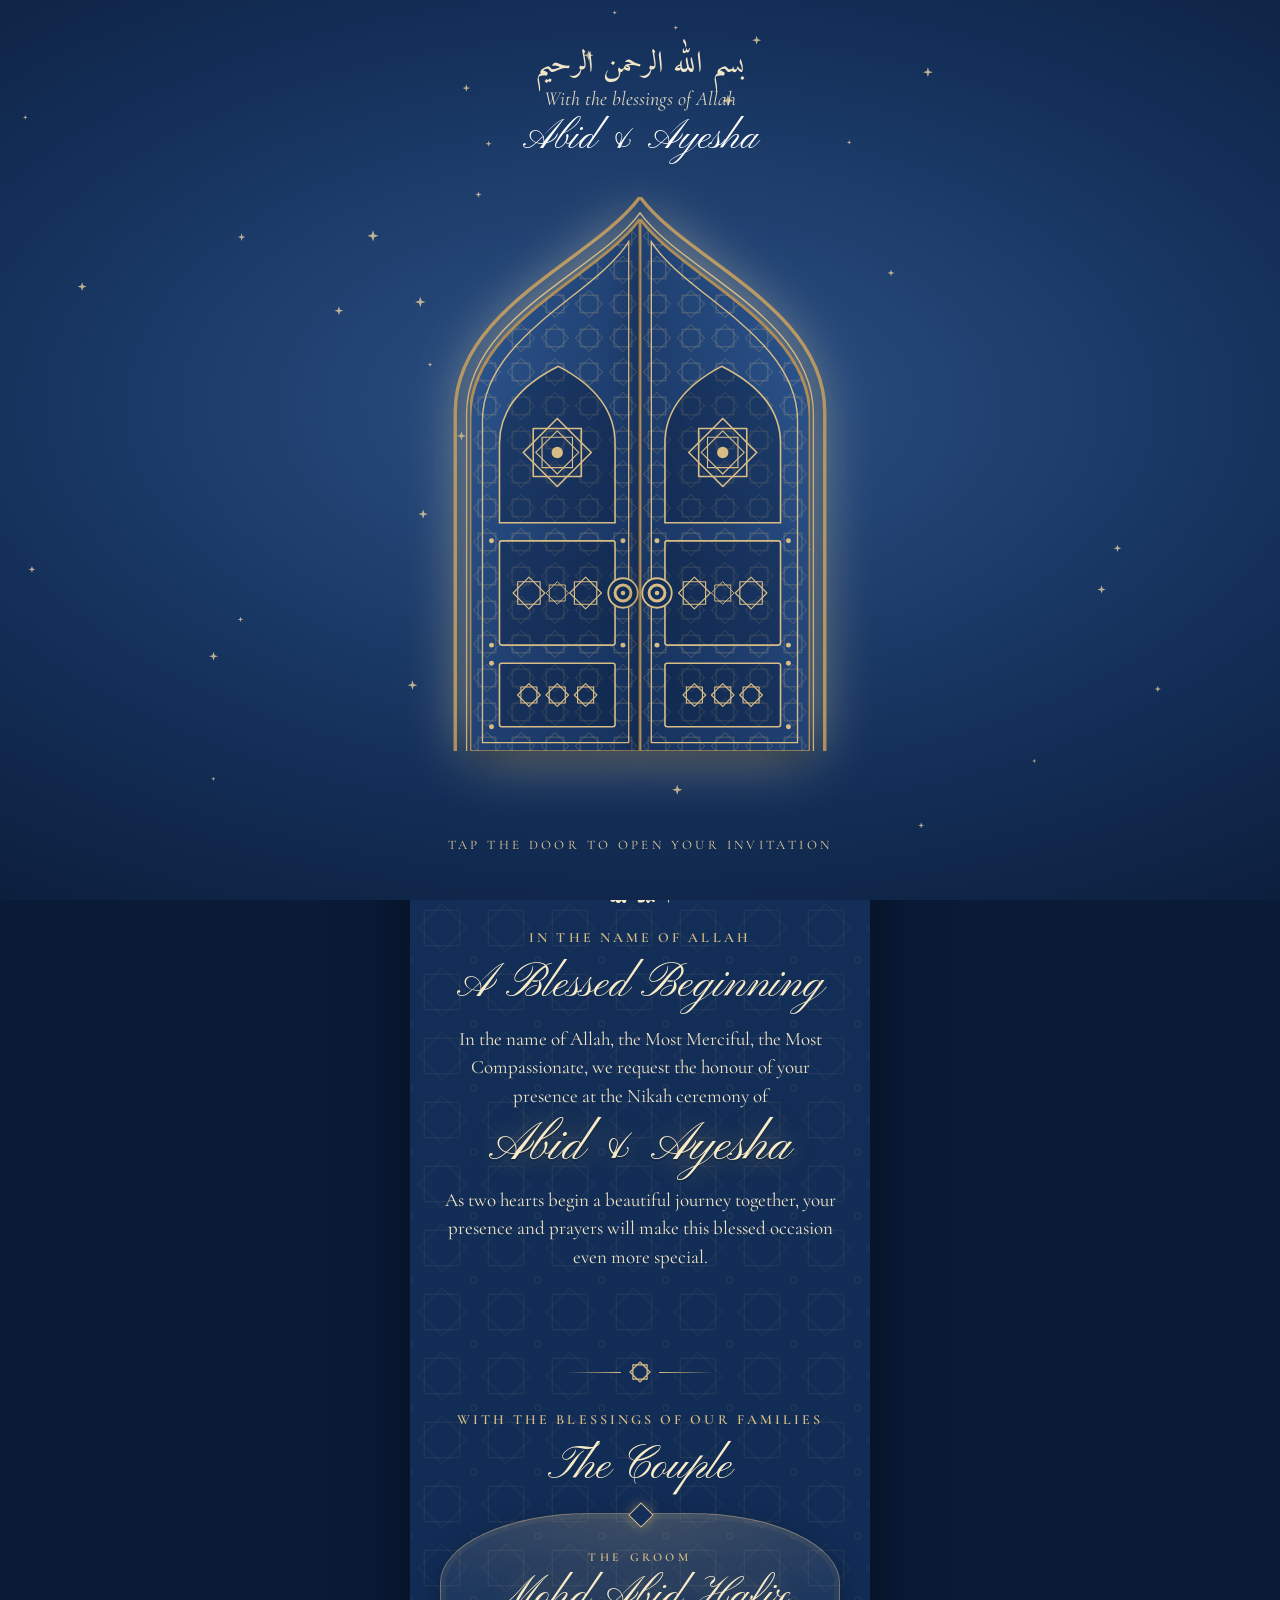
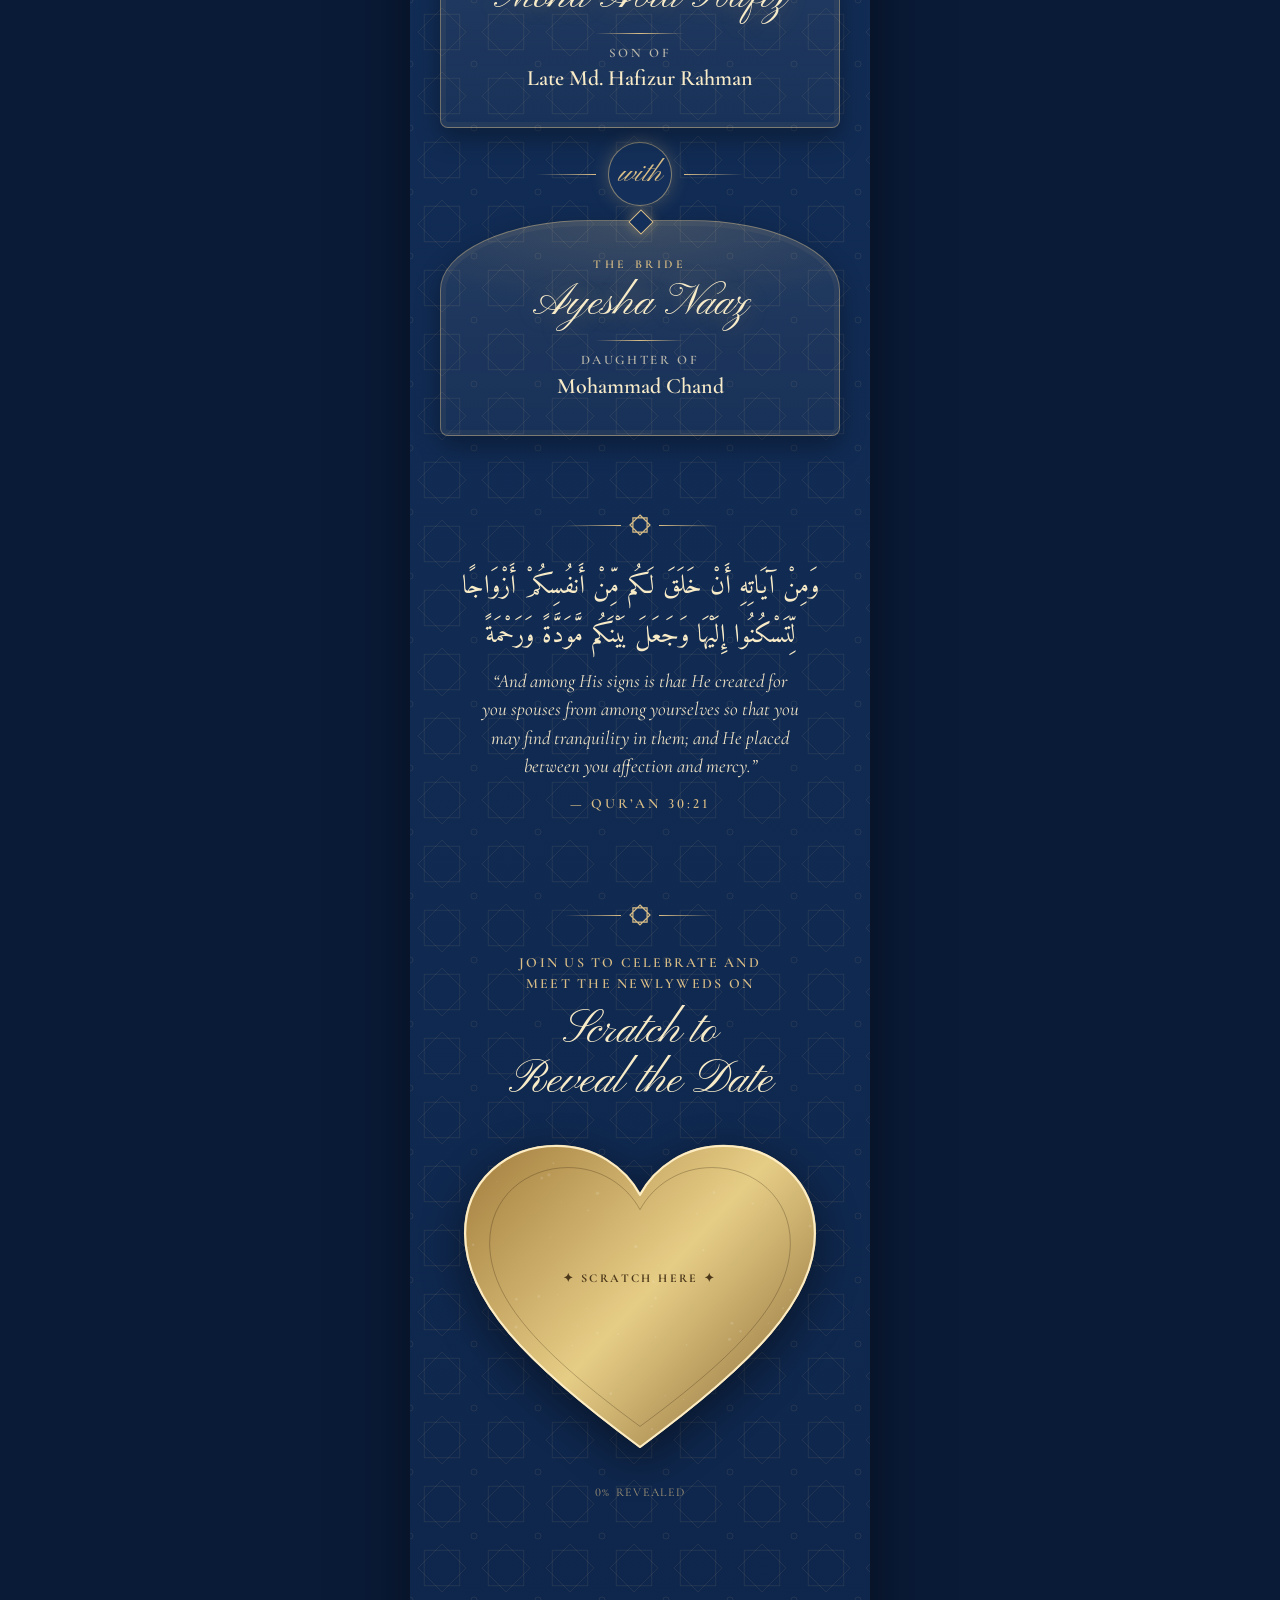
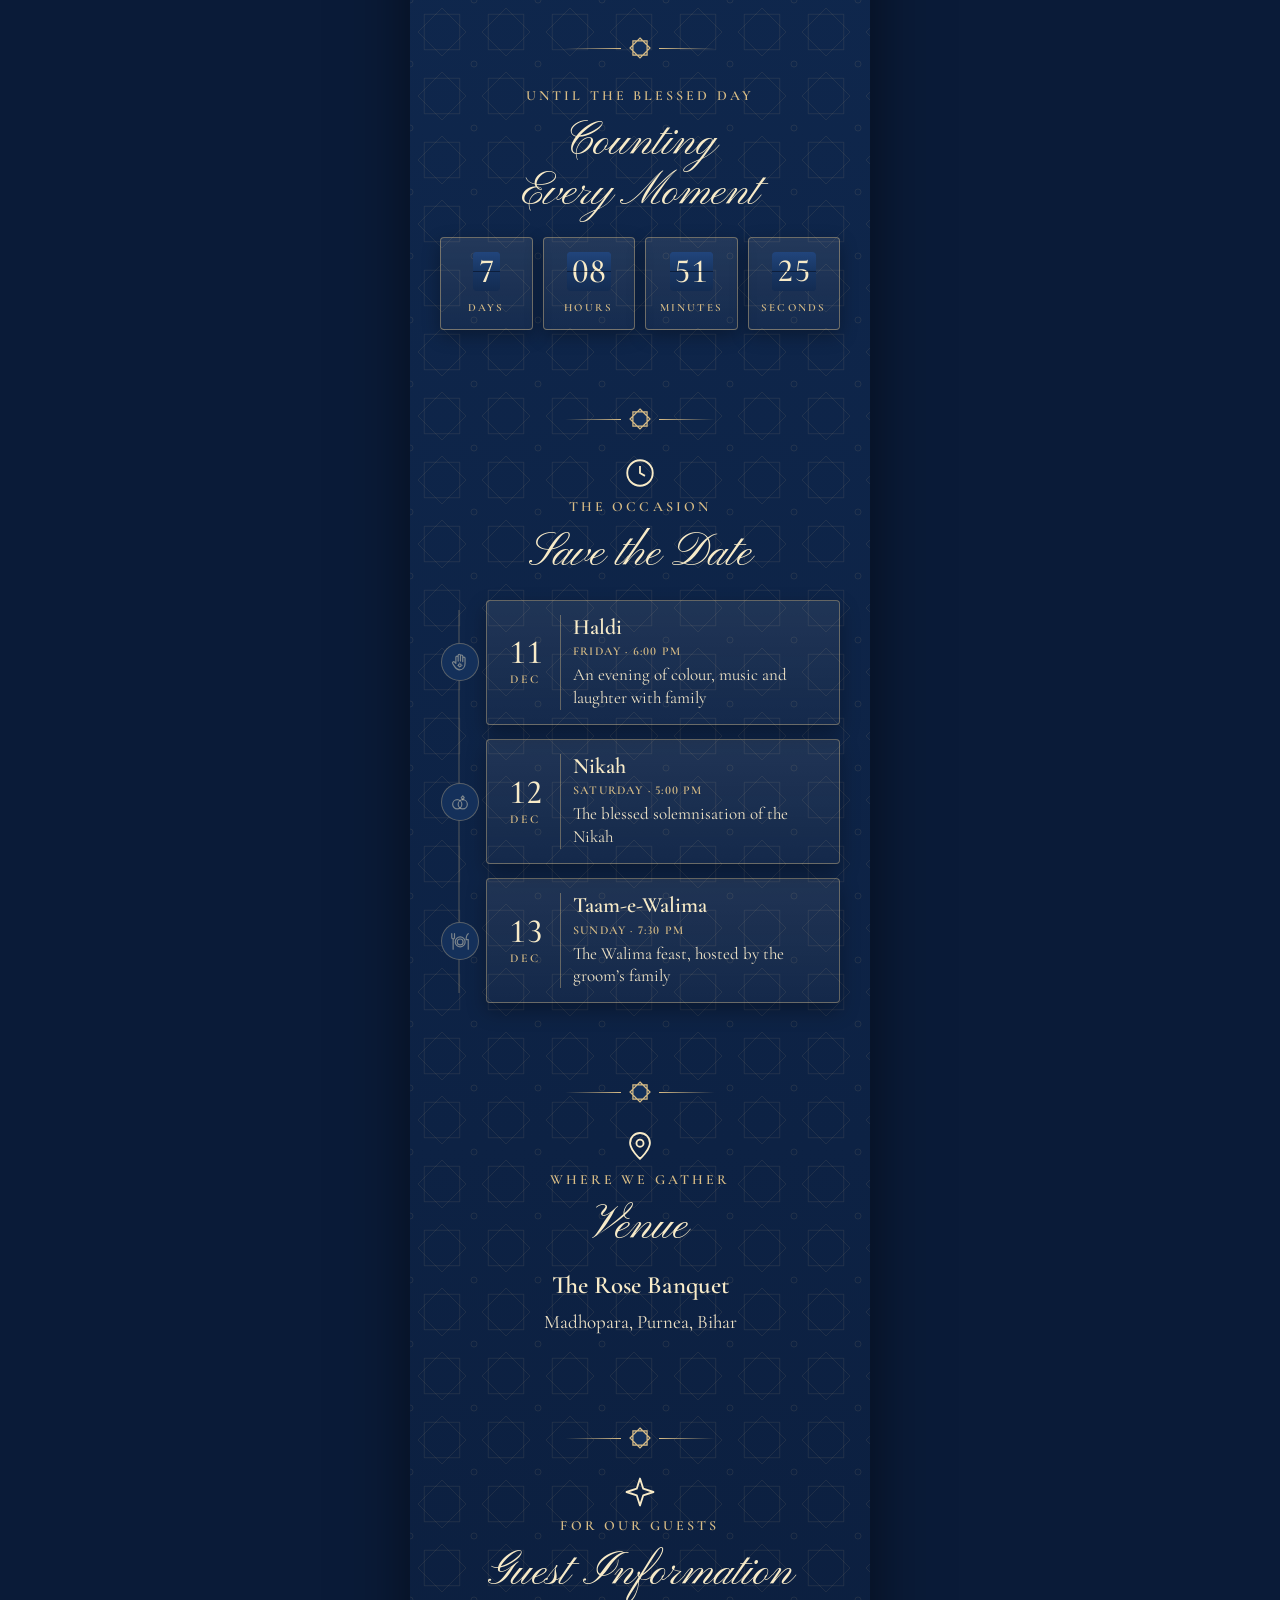
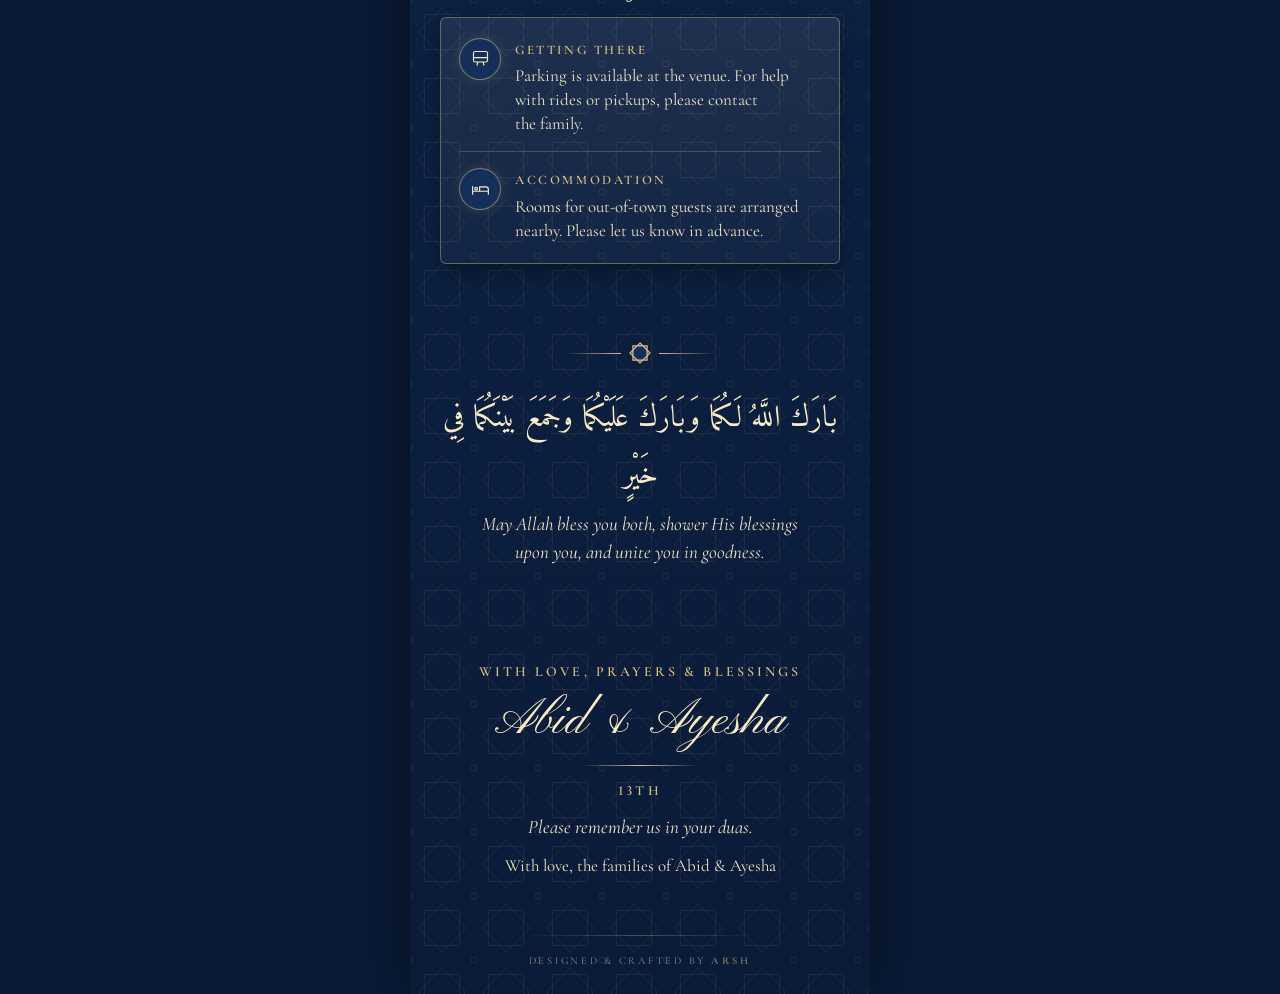
==== commit 4cc61895: "Set absolute share-preview image URL" ====
--- a/index.html
+++ b/index.html
@@ -6,13 +6,15 @@
   <title>Abid &amp; Ayesha Wedding Invitation</title>
   <meta name="description" content="With the blessings of Allah, Abid &amp; Ayesha joyfully invite you to their wedding celebration. Open your invitation.">
   <meta name="theme-color" content="#0a1b38">
-  <!-- link preview (WhatsApp / Facebook / iMessage). og:image must be a full https:// address: replace the placeholder host below with your live site address -->
+  <!-- link preview (WhatsApp / Facebook / iMessage). absolute live address is required for the preview image -->
   <meta property="og:type" content="website">
   <meta property="og:title" content="Abid &amp; Ayesha | Wedding Invitation">
   <meta property="og:description" content="You are warmly invited. Open the door to your invitation.">
-  <meta property="og:image" content="assets/share.png">
+  <meta property="og:url" content="https://wedding-invitation-card-lovat.vercel.app/">
+  <meta property="og:image" content="https://wedding-invitation-card-lovat.vercel.app/assets/share.png">
   <meta property="og:image:width" content="1200">
   <meta property="og:image:height" content="630">
+  <meta name="twitter:image" content="https://wedding-invitation-card-lovat.vercel.app/assets/share.png">
   <meta name="twitter:card" content="summary_large_image">
   <link rel="preconnect" href="https://fonts.googleapis.com">
   <link rel="preconnect" href="https://fonts.gstatic.com" crossorigin>
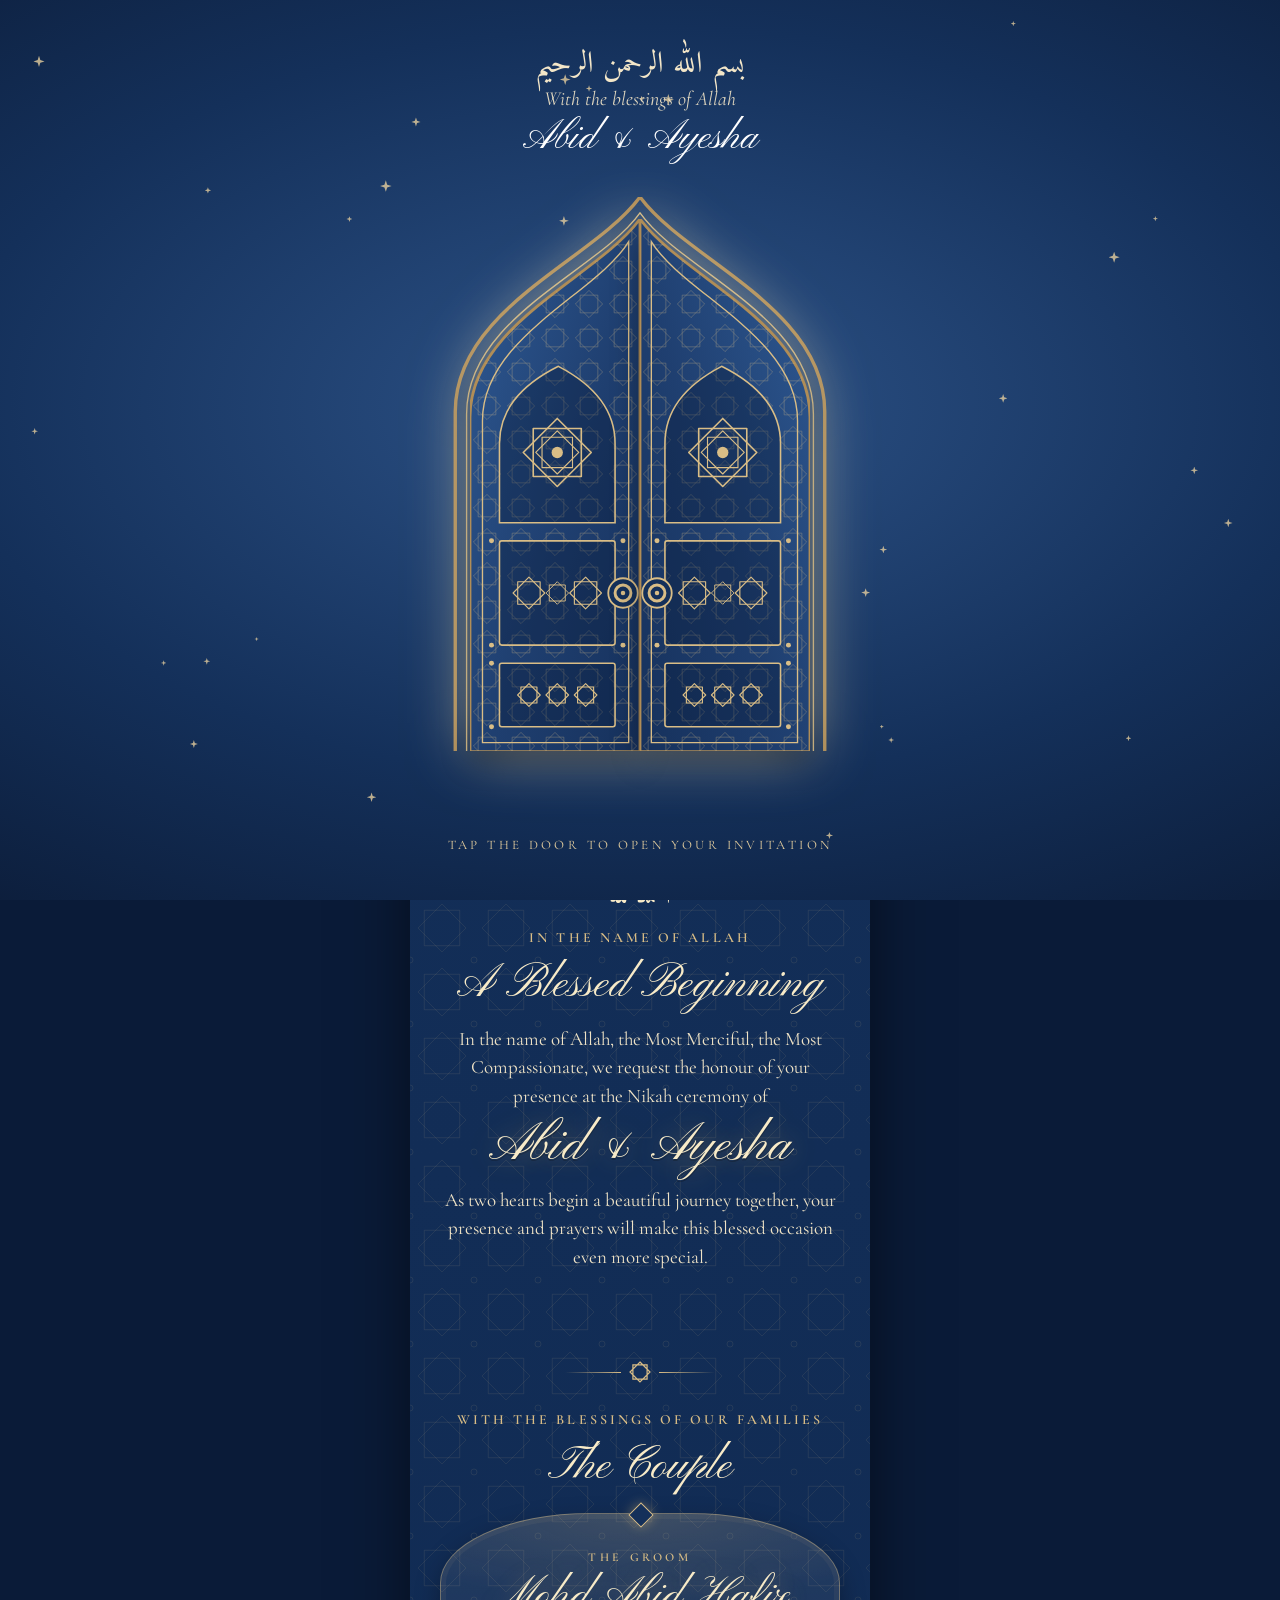
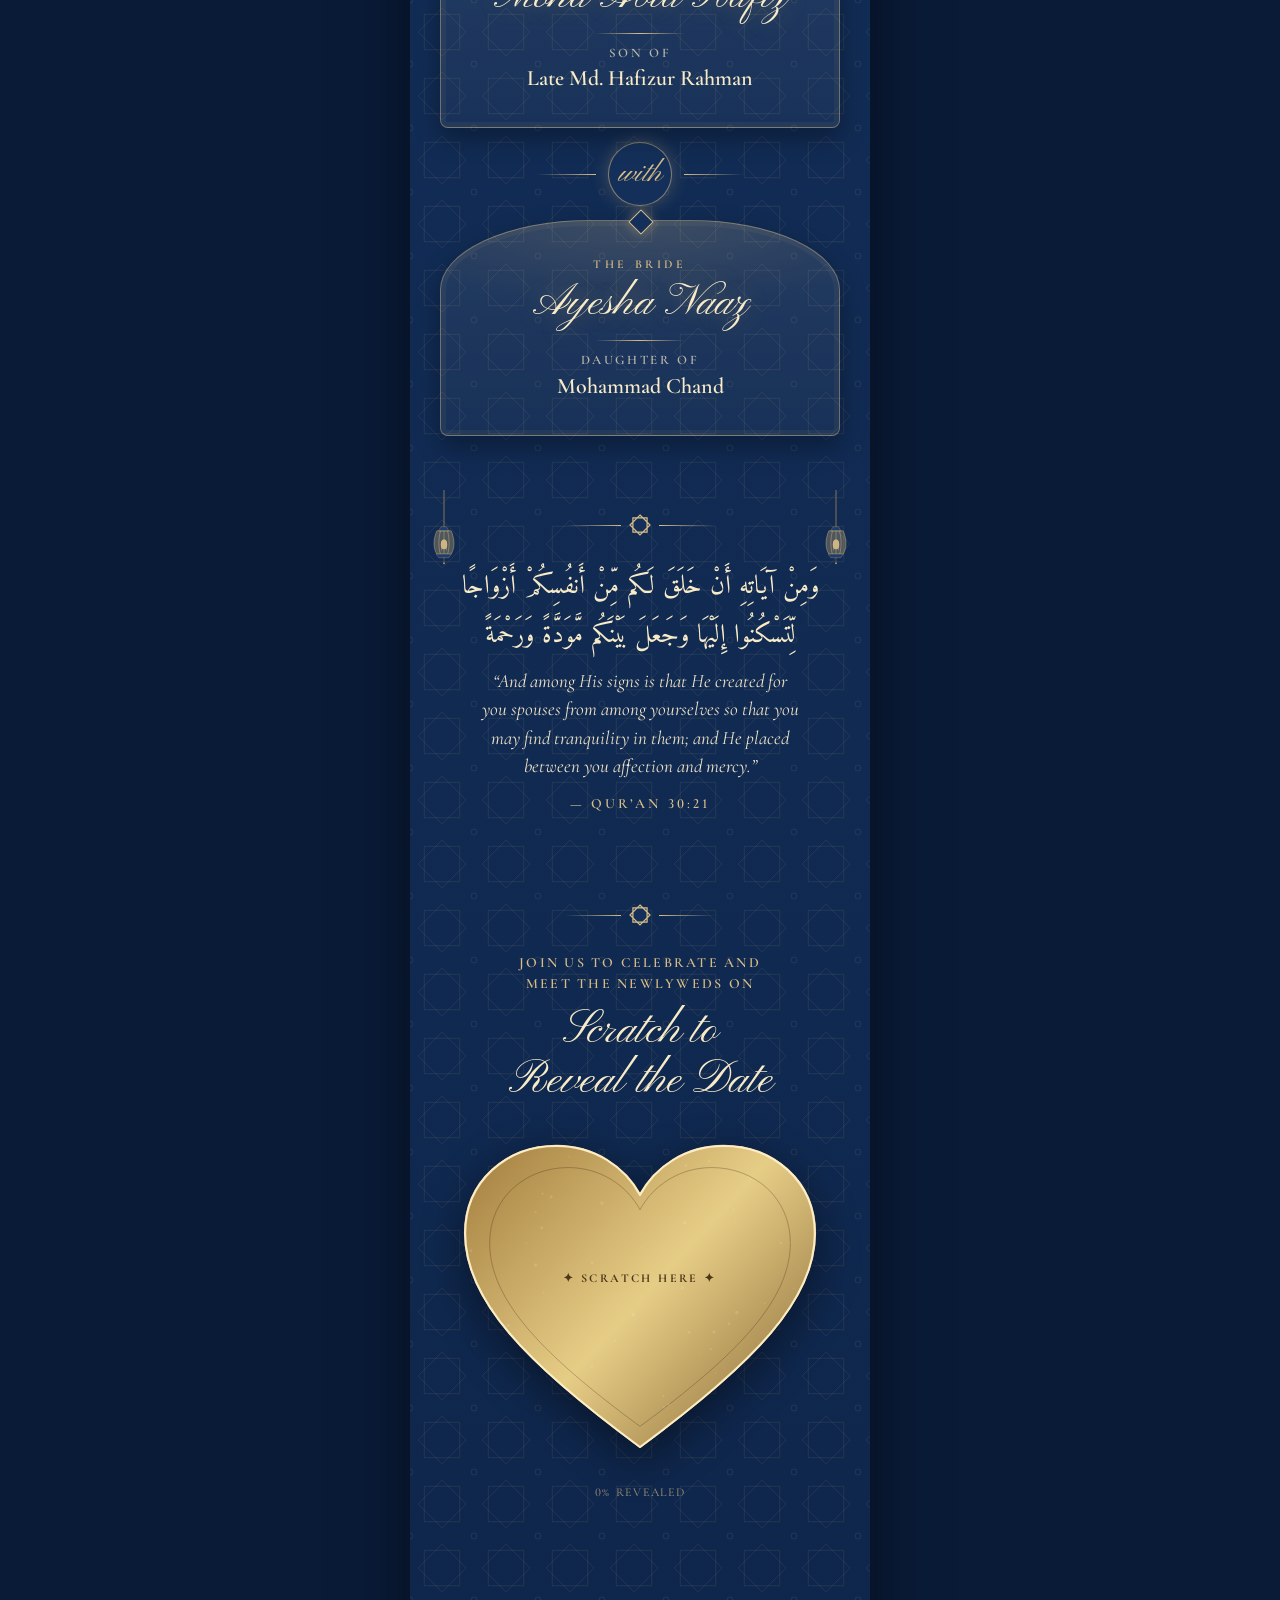
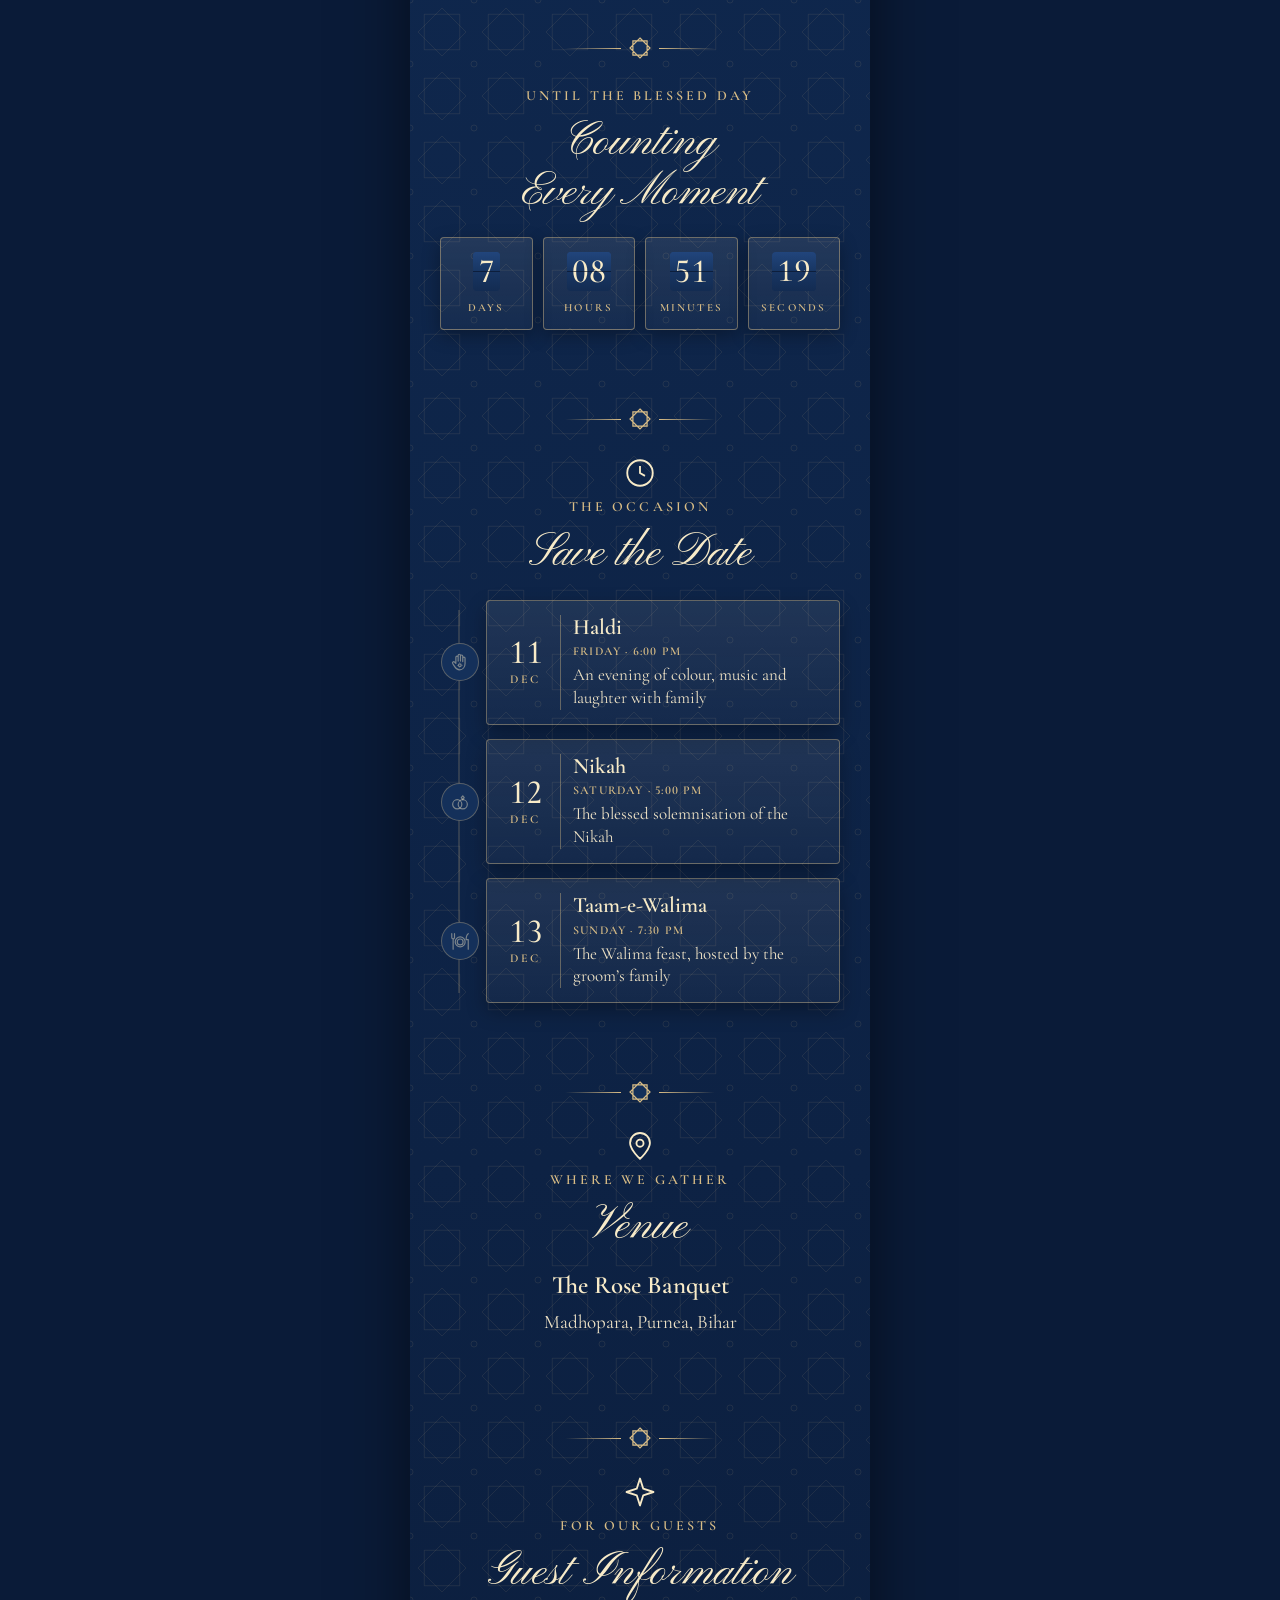
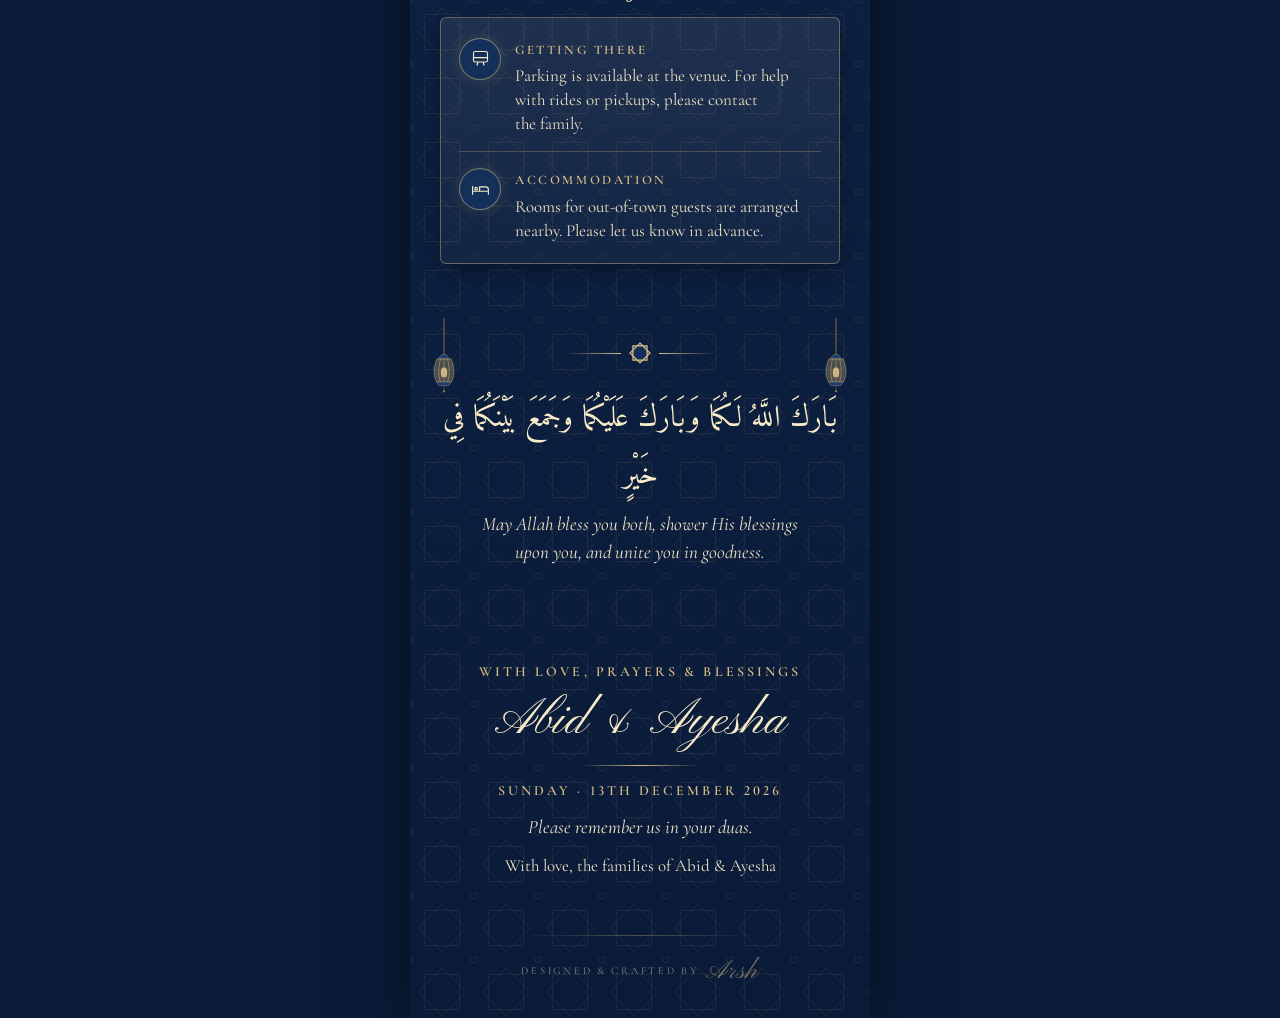
==== commit 426eb08e: "Add ten new animations: petal shower on reveal, Arabic write-in, sky parallax, swinging lanterns, co" ====
--- a/index.html
+++ b/index.html
@@ -31,7 +31,7 @@
     <div class="rays" aria-hidden="true"></div>
     <div class="scene" id="envelope">
       <div class="light" id="doorLight"></div>
-      <div class="leaf l" id="leafL"></div>
+      <div class="leaf l" id="leafL"></div> 
       <div class="leaf r" id="leafR"></div>
       <div class="glow" id="doorGlow"></div>
       <button class="doorbtn" id="seal" aria-label="Open the door to enter the invitation"></button>
@@ -75,7 +75,7 @@
       <div class="couple" id="couple"></div>
     </section>
 
-    <section class="rule">
+    <section class="rule" data-lan>
       <div class="arabic dua" style="font-size:26px">وَمِنْ آيَاتِهِ أَنْ خَلَقَ لَكُم مِّنْ أَنفُسِكُمْ أَزْوَاجًا لِّتَسْكُنُوا إِلَيْهَا وَجَعَلَ بَيْنَكُم مَّوَدَّةً وَرَحْمَةً</div>
       <p style="font-style:italic;max-width:320px;margin:0 auto">“And among His signs is that He created for you spouses from among yourselves so that you may find tranquility in them; and He placed between you affection and mercy.”</p>
       <p class="small" style="margin-top:12px">— Qur’an 30:21</p>
@@ -156,7 +156,7 @@
       <div style="margin-top:18px"><a class="btn" id="rsvpbtn" href="#" target="_blank" rel="noopener">Confirm on WhatsApp</a></div>
     </section>
 
-    <section class="rule">
+    <section class="rule" data-lan>
       <div class="arabic dua">بَارَكَ اللَّهُ لَكُمَا وَبَارَكَ عَلَيْكُمَا وَجَمَعَ بَيْنَكُمَا فِي خَيْرٍ</div>
       <p style="font-style:italic;max-width:320px;margin:0 auto">May Allah bless you both, shower His blessings upon you, and unite you in goodness.</p>
     </section>
--- a/css/styles.css
+++ b/css/styles.css
@@ -358,3 +358,88 @@
 .sound.on .snd-label{animation:lbl 1s ease 8s forwards}
 @keyframes lbl{to{opacity:0}}
 .gallery img{aspect-ratio:4/5;object-fit:cover;background:#14305a}
+
+/* ===================== extra animations ===================== */
+/* JS adds .wr / .wl / .drop / .trace / .glint only when the viewer has not asked for reduced motion */
+
+/* 1. scratch reveal: the heart flares with gold light and the date pops */
+.scratch-wrap.revealed .heart-outline{animation:heartGlow 2.4s ease-out}
+@keyframes heartGlow{
+  0%,100%{filter:drop-shadow(0 14px 22px rgba(0,0,0,.45)) drop-shadow(0 0 0 rgba(240,200,120,0))}
+  30%{filter:drop-shadow(0 14px 22px rgba(0,0,0,.45)) drop-shadow(0 0 34px rgba(240,200,120,.85))}}
+.scratch-wrap.revealed .date{animation:datePop 1.2s cubic-bezier(.2,.7,.2,1) .3s}
+@keyframes datePop{40%{transform:scale(1.1);text-shadow:0 0 30px rgba(255,220,150,.95)}}
+
+/* 2. Arabic duas write themselves right-to-left (padding keeps the diacritics inside the mask) */
+.wr{-webkit-mask-image:linear-gradient(270deg,#000 40%,transparent 60%);mask-image:linear-gradient(270deg,#000 40%,transparent 60%);
+  -webkit-mask-size:260% 100%;mask-size:260% 100%;-webkit-mask-repeat:no-repeat;mask-repeat:no-repeat;-webkit-mask-position:0 0;mask-position:0 0;
+  padding-block:.3em;margin-top:-.3em}
+.dua.wr{margin-bottom:calc(6px - .3em)}
+.hero .bismillah.wr{margin-bottom:calc(14px - .3em)}
+section.rule.drawn .dua.wr{animation:writeR 2.6s cubic-bezier(.45,.1,.3,1) .5s both}
+body.entered .hero .bismillah.wr{animation:rise 1.2s cubic-bezier(.2,.7,.2,1) both,writeR 2s cubic-bezier(.45,.1,.3,1) .2s both}
+@keyframes writeR{to{-webkit-mask-position:100% 0;mask-position:100% 0}}
+/* the ✦ divider keeps a soft gold glint after it spins in */
+section.rule.drawn::before{animation:glint 5s ease-in-out 1.4s infinite}
+@keyframes glint{0%,100%{filter:drop-shadow(0 0 0 rgba(255,220,150,0))}50%{filter:drop-shadow(0 0 7px rgba(255,220,150,.9))}}
+
+/* 3 + 5. hero lanterns lower in on entry (scroll swing + sky parallax are set from JS) */
+body.entered .drop{animation:drop 2s cubic-bezier(.25,1.3,.45,1) both}
+@keyframes drop{from{transform:translateY(-300px)}}
+.px-sky,.swing{will-change:transform}
+/* small lanterns hanging in the verse and closing-dua sections */
+.sec-lan{position:absolute;top:0;width:44px;height:auto;aspect-ratio:60/110;pointer-events:none;transform-origin:50% 0;opacity:0}
+.sec-lan.l{left:12px}.sec-lan.r{right:12px}
+section.drawn .sec-lan{opacity:1;animation:dropS 1.8s cubic-bezier(.25,1.35,.45,1) both,lsway 5s ease-in-out 1.8s infinite}
+section.drawn .sec-lan.r{animation-delay:.25s,2.05s;animation-duration:1.8s,5.6s}
+@keyframes dropS{from{transform:translateY(-140px)}}
+@keyframes lsway{0%,100%{transform:rotate(0)}25%{transform:rotate(3deg)}75%{transform:rotate(-3deg)}}
+
+/* 4. countdown: the seconds box glows on every tick */
+.count div{position:relative}
+.count div.tk{animation:tk .9s ease-out}
+@keyframes tk{0%{border-color:#f3e2b4;box-shadow:0 6px 18px rgba(0,0,0,.3),0 0 0 0 rgba(240,200,120,.55),0 0 16px rgba(240,200,120,.35)}
+  100%{box-shadow:0 6px 18px rgba(0,0,0,.3),0 0 0 9px rgba(240,200,120,0),0 0 0 rgba(240,200,120,0)}}
+
+/* 6. a line of light runs around each card's gold border: top, down both sides, then the bottom closes */
+.info{position:relative}
+.trace::after{content:"";position:absolute;inset:-1px;border-radius:inherit;pointer-events:none;opacity:0;
+  background:linear-gradient(#fff1c7,#fff1c7) top center/0 1.5px no-repeat,
+    linear-gradient(#fff1c7,#fff1c7) left top/1.5px 0 no-repeat,
+    linear-gradient(#fff1c7,#fff1c7) right top/1.5px 0 no-repeat,
+    linear-gradient(#fff1c7,#fff1c7) left bottom/0 1.5px no-repeat,
+    linear-gradient(#fff1c7,#fff1c7) right bottom/0 1.5px no-repeat;
+  filter:drop-shadow(0 0 4px rgba(240,200,120,.9))}
+.trace.traced::after{animation:trace 1.9s cubic-bezier(.5,0,.3,1) var(--td,0s) both}
+@keyframes trace{
+  0%{opacity:1;background-size:0 1.5px,1.5px 0,1.5px 0,0 1.5px,0 1.5px}
+  32%{background-size:100% 1.5px,1.5px 0,1.5px 0,0 1.5px,0 1.5px}
+  66%{background-size:100% 1.5px,1.5px 100%,1.5px 100%,0 1.5px,0 1.5px}
+  84%{opacity:1;background-size:100% 1.5px,1.5px 100%,1.5px 100%,50% 1.5px,50% 1.5px}
+  100%{opacity:0;background-size:100% 1.5px,1.5px 100%,1.5px 100%,50% 1.5px,50% 1.5px}}
+
+/* 8. light wave over the background pattern: a brighter copy of the tile, shown in a soft moving band behind the content */
+.glint{position:fixed;top:0;left:0;height:460px;display:none;pointer-events:none;z-index:0;will-change:transform,opacity;
+  background:url("data:image/svg+xml,%3Csvg xmlns='http://www.w3.org/2000/svg' width='64' height='64' viewBox='0 0 64 64' fill='none' stroke='%23f3dca0' stroke-opacity='.42' stroke-width='1.1'%3E%3Cpath d='M32 8 56 32 32 56 8 32ZM14.300 14.300H49.700V49.700H14.300Z'/%3E%3Ccircle cx='0' cy='0' r='3'/%3E%3Ccircle cx='64' cy='0' r='3'/%3E%3Ccircle cx='0' cy='64' r='3'/%3E%3Ccircle cx='64' cy='64' r='3'/%3E%3C/svg%3E") 0 0/64px 64px;
+  -webkit-mask-image:linear-gradient(165deg,transparent 8%,#000 45%,#000 55%,transparent 92%);mask-image:linear-gradient(165deg,transparent 8%,#000 45%,#000 55%,transparent 92%)}
+.page>section,.page>footer{z-index:1}
+
+/* 10. footer: the couple's names and the designer's signature write in */
+footer .credit b{display:inline-block;font-family:var(--script);font-weight:400;font-size:26px;letter-spacing:.02em;text-transform:none;vertical-align:-4px;margin-left:3px;opacity:1}
+.wl{-webkit-mask-image:linear-gradient(90deg,#000 40%,transparent 60%);mask-image:linear-gradient(90deg,#000 40%,transparent 60%);
+  -webkit-mask-size:260% 100%;mask-size:260% 100%;-webkit-mask-repeat:no-repeat;mask-repeat:no-repeat;-webkit-mask-position:100% 0;mask-position:100% 0;
+  padding:.1em .3em .25em;margin:-.1em -.3em -.25em}
+footer.drawn .wl{animation:write 1.8s cubic-bezier(.45,.1,.3,1) .4s both}
+footer.drawn .wl.late{animation-duration:1.4s;animation-delay:2s}
+footer .credit b.wl{margin-left:calc(3px - .3em)}
+
+@media (max-width:480px){
+  .hero .bismillah.wr{margin-bottom:calc(8px - .3em)}
+  .sec-lan{width:40px}
+  .sec-lan.l{left:8px}.sec-lan.r{right:8px}
+}
+@media (prefers-reduced-motion:reduce){
+  section.rule.drawn::before{animation:none}
+  .sec-lan{animation:none!important;opacity:1}
+  .scratch-wrap.revealed .heart-outline,.scratch-wrap.revealed .date{animation:none}
+}
